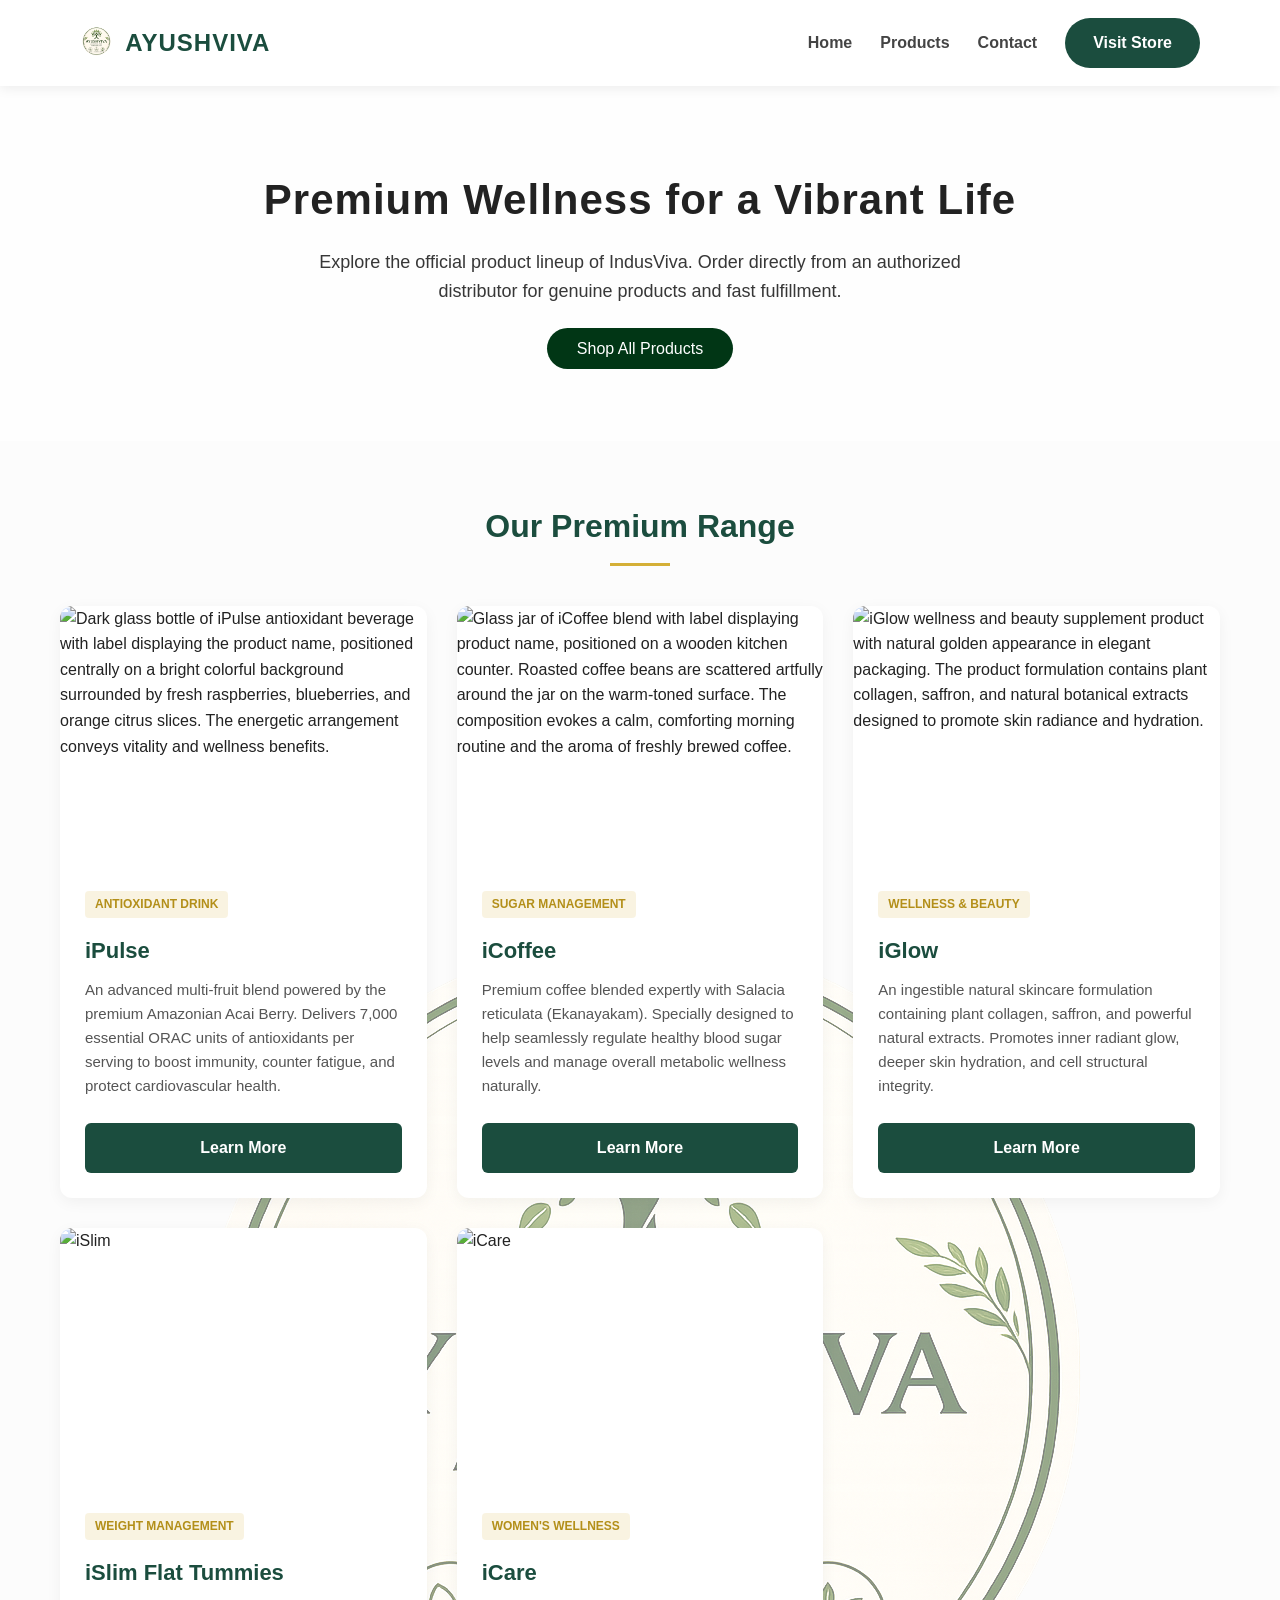
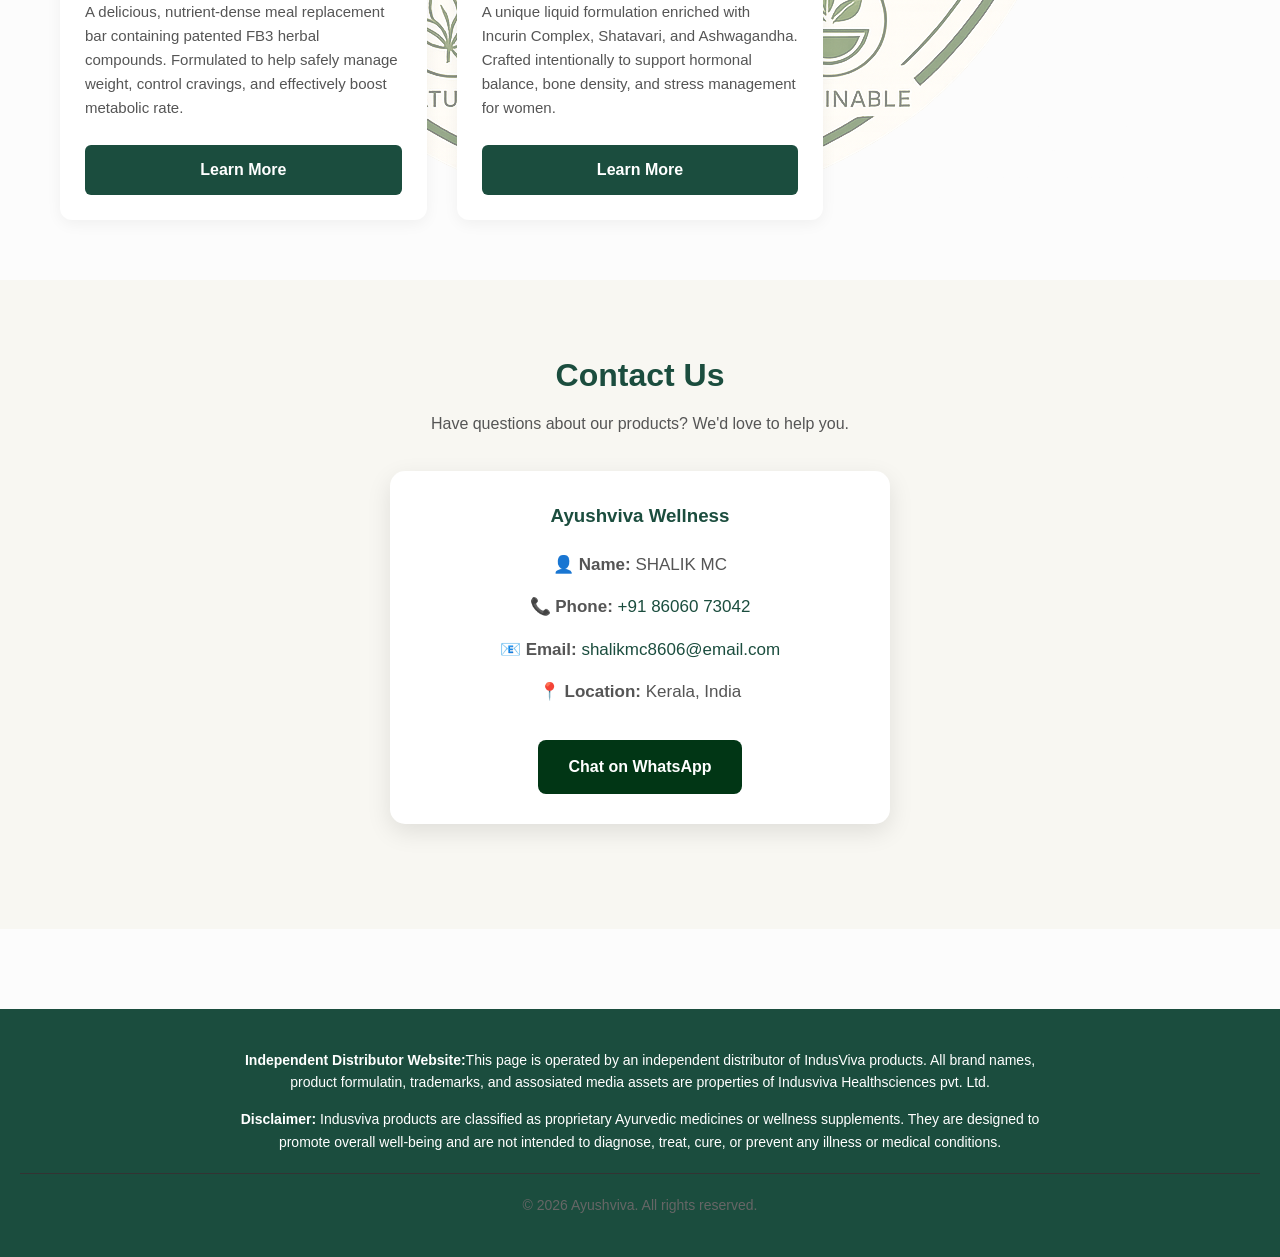
==== index.html @ 2c4f9ad1 "Add files via upload" ====
<!doctype html>
<html lang="en">
  <head>
    <meta charset="UTF-8" />
    <meta name="viewport" content="width=device-width, initial-scale=1.0" />
    <title>Ayushviva | Premium Wellness Products</title>
    <style>
      /* Base Reset & Variables */
      * {
        margin: 0;
        padding: 0;
        box-sizing: border-box;
        font-family: "Segoe UI", Tahoma, Geneva, Verdana, sans-serif;
      }

      :root {
        --primary: #1b4d3e; /* Elegant wellness green */
        --secondary: #d4af37; /* Premium gold accent */
        --dark: #222222;
        --light: #f9f9f9;
        --white: #ffffff;
      }

      body {
        background-color: var(--light);
        color: var(--dark);
        line-height: 1.6;
      }

      /* Header & Navigation */
      header {
        background-color: #ffffff;
        box-shadow: 0 2px 12px rgba(0, 0, 0, 0.08);
        position: sticky;
        top: 0;
        z-index: 1000;
      }

      .nav-container {
        max-width: 1200px;
        margin: 0 auto;
        display: flex;
        justify-content: space-between;
        align-items: center;
        padding: 18px 40px;
      }

      .logo {
        display: flex;
        align-items: center;
        gap: 12px;
      }

      .logo img {
        height: 50px; /* Adjust based on your logo design */
        object-fit: contain;
      }

      .logo span {
        font-size: 24px;
        font-weight: 700;
        color: var(--primary);
        letter-spacing: 1px;
      }
      .nav-links {
        display: flex;
        gap: 28px;
        align-items: center;
      }
      .nav-links a {
        text-decoration: none;
        color: #444;
        font-weight: 600;
        transition: 0.3s;
      }
      .nav-links a:hover {
        color: #1b4d3e;
      }

      .main-shop-btn {
        background-color: #1b4d3e;
        color: #fff;
        text-decoration: none;
        padding: 12px 28px;
        border-radius: 30px;

        transition: 0.3s;
      }

      .main-shop-btn:hover {
        background: color #12372c;
      }

      /* Hero Section */
      .hero {
        background:
          linear-gradient(rgba(255, 255, 255, 0.5), rgba(255, 255, 255, 0.5)),
          url("https://www.indusvivaipulse.com/images/hero-background.jpg")
            center/cover no-repeat;

        color: var(--white);
        text-align: center;
        padding: 80px 20px;
      }

      .hero h1 {
        font-size: 42px;
        margin-bottom: 15px;
        letter-spacing: 1px;
        color: #222222;
      }

      .hero p {
        font-size: 18px;
        max-width: 700px;
        margin: 0 auto 30px auto;
        opacity: 0.9;
        color: #222222;
      }

      /* Products Grid */
      .products-section {
        max-width: 1200px;
        margin: 60px auto;
        padding: 0 20px;
      }

      .section-title {
        text-align: center;
        font-size: 32px;
        color: var(--primary);
        margin-bottom: 40px;
        position: relative;
      }

      .section-title::after {
        content: "";
        display: block;
        width: 60px;
        height: 3px;
        background-color: var(--secondary);
        margin: 10px auto 0 auto;
      }

      .grid {
        display: grid;
        grid-template-columns: repeat(auto-fit, minmax(300px, 1fr));
        gap: 30px;
      }

      /* Product Cards */
      .card {
        background-color: var(--white);
        border-radius: 12px;
        overflow: hidden;
        box-shadow: 0 4px 15px rgba(0, 0, 0, 0.05);
        transition:
          transform 0.3s ease,
          box-shadow 0.3s ease;
        display: flex;
        flex-direction: column;
      }

      .card:hover {
        transform: translateY(-5px);
        box-shadow: 0 8px 25px rgba(0, 0, 0, 0.1);
      }

      .card-image-placeholder {
        height: 260px;
        border-radius: 10px 10px 0 0;
        width: 100%;
        overflow: hidden;
      }

      /* Optional real image style inside placeholder box */
      .card-image-placeholder img {
        width: 100%;
        height: 100%;
        object-fit: cover;
        display: block;
      }

      .card-content {
        padding: 25px;
        display: flex;
        flex-direction: column;
        flex-grow: 1;
      }

      .card-title {
        font-size: 22px;
        color: var(--primary);
        margin-bottom: 10px;
      }

      .card-tag {
        align-self: flex-start;
        background-color: rgba(212, 175, 55, 0.15);
        color: #b38f19;
        font-size: 12px;
        font-weight: 700;
        padding: 4px 10px;
        border-radius: 4px;
        margin-bottom: 15px;
        text-transform: uppercase;
      }

      .card-text {
        font-size: 15px;
        color: #555;
        margin-bottom: 25px;
        flex-grow: 1;
      }

      .shop-now-btn {
        display: block;
        text-align: center;
        background-color: var(--primary);
        color: var(--white);
        text-decoration: none;
        padding: 12px;
        border-radius: 6px;
        font-weight: 600;
        transition: background-color 0.2s ease;
      }

      .shop-now-btn:hover {
        background-color: #123329;
      }

      /* Disclaimer Footer */
      footer {
        background-color: var(--dark);
        color: #999;
        padding: 40px 20px;
        text-align: center;
        font-size: 14px;
        margin-top: 80px;
      }

      footer p {
        max-width: 800px;
        margin: 0 auto 15px auto;
      }

      .copyright {
        color: #666;
        margin-top: 20px;
        border-top: 1px solid #333;
        padding-top: 20px;
      }

      /* Responsive Layout fixes */
      @media (max-width: 600px) {
        .nav-container {
          flex-direction: column;
          gap: 15px;
        }
        .hero h1 {
          font-size: 32px;
        }
      }
    </style>
  </head>
  <body>
    <!-- Header & Brand Bar -->
    <header>
      <div class="nav-container">
        <div class="logo">
          <img src="logo.png" alt="Ayushviva Logo" />
          <span>AYUSHVIVA</span>
        </div>

        <nav class="nav-links">
          <a href="#home">Home</a>
          <a href="#products">Products</a>
          <a href="#contact">Contact</a>

          <a
            href="https://store.indusviva.com/?id=1224663&token=MTIyNDY2My8xNzc2ODc3NzU="
            target="_blank"
            class="main-shop-btn"
            style="color: #fff"
          >
            Visit Store
          </a>
        </nav>
      </div>
    </header>

    <!-- Hero Content Showcase -->
    <section class="hero" id="home">
      <h1>Premium Wellness for a Vibrant Life</h1>
      <p>
        Explore the official product lineup of IndusViva. Order directly from an
        authorized distributor for genuine products and fast fulfillment.
      </p>
      <a
        href="https://store.indusviva.com/?id=1224663&token=MTIyNDY2My8xNzc2ODc3NzU="
        target="_blank"
        class="main-shop-btn"
        style="background-color: #013615; color: #fff; padding: 12px 30px"
        >Shop All Products</a
      >
    </section>

    <!-- Product Grid Showcase -->
    <section class="products-section" id="products">
      <h2 class="section-title">Our Premium Range</h2>

      <div class="grid">
        <!-- iPulse Card -->
        <div class="card">
          <div class="card-image-placeholder">
            <img
              src="https://vivaipulse.com/wp-content/uploads/2022/07/ipulse-1024x1024.jpg"
              alt="Dark glass bottle of iPulse antioxidant beverage with label displaying the product name, positioned centrally on a bright colorful background surrounded by fresh raspberries, blueberries, and orange citrus slices. The energetic arrangement conveys vitality and wellness benefits."
            />
            iPulse Bottle Image
          </div>
          <div class="card-content">
            <span class="card-tag">Antioxidant Drink</span>
            <h3 class="card-title">iPulse</h3>
            <p class="card-text">
              An advanced multi-fruit blend powered by the premium Amazonian
              Acai Berry. Delivers 7,000 essential ORAC units of antioxidants
              per serving to boost immunity, counter fatigue, and protect
              cardiovascular health.
            </p>
            <a href="ipulse.html" class="shop-now-btn">Learn More</a>
          </div>
        </div>

        <!-- iCoffee Card -->
        <div class="card">
          <div class="card-image-placeholder">
            <img
              src="https://indusviva.com/assets/2-B7CM4eaj.jpg"
              alt="Glass jar of iCoffee blend with label displaying product name, positioned on a wooden kitchen counter. Roasted coffee beans are scattered artfully around the jar on the warm-toned surface. The composition evokes a calm, comforting morning routine and the aroma of freshly brewed coffee."
            />
            iCoffee Image
          </div>
          <div class="card-content">
            <span class="card-tag">Sugar Management</span>
            <h3 class="card-title">iCoffee</h3>
            <p class="card-text">
              Premium coffee blended expertly with Salacia reticulata
              (Ekanayakam). Specially designed to help seamlessly regulate
              healthy blood sugar levels and manage overall metabolic wellness
              naturally.
            </p>

            <a href="icoffee.html" class="shop-now-btn">Learn More</a>
          </div>
        </div>

        <!-- iGlow Card -->
        <div class="card">
          <div class="card-image-placeholder">
            <img
              src="https://encrypted-tbn0.gstatic.com/images?q=tbn:ANd9GcTaL-09KE5ocFeS_SUSN4FexMGpvYyc22c-mw&s"
              alt="iGlow wellness and beauty supplement product with natural golden appearance in elegant packaging. The product formulation contains plant collagen, saffron, and natural botanical extracts designed to promote skin radiance and hydration."
            />
            iGlow Image
          </div>
          <div class="card-content">
            <span class="card-tag">Wellness &amp; Beauty</span>
            <h3 class="card-title">iGlow</h3>
            <p class="card-text">
              An ingestible natural skincare formulation containing plant
              collagen, saffron, and powerful natural extracts. Promotes inner
              radiant glow, deeper skin hydration, and cell structural
              integrity.
            </p>
            <a href="iglow.html" class="shop-now-btn">Learn More</a>
          </div>
        </div>
        <!-- iSlim Card -->
        <div class="card">
          <div class="card-image-placeholder">
            <img
              src="https://www.indusvivaipulse.com/images/iSlim3.jpg"
              alt="iSlim"
            />
            iSlim Image
          </div>
          <div class="card-content">
            <span class="card-tag">Weight Management</span>
            <h3 class="card-title">iSlim Flat Tummies</h3>
            <p class="card-text">
              A delicious, nutrient-dense meal replacement bar containing
              patented FB3 herbal compounds. Formulated to help safely manage
              weight, control cravings, and effectively boost metabolic rate.
            </p>
            <a href="islim.html" class="shop-now-btn">Learn More</a>
          </div>
        </div>
        <!-- iCare Card -->
        <div class="card">
          <div class="card-image-placeholder">
            <img
              src="https://encrypted-tbn0.gstatic.com/images?q=tbn:ANd9GcQTA0z6F4T9TgLlaFa0u2vQLfqj-aB1vGDtgVp9MUvg3A&s"
              alt="iCare"
            />
            iCare Image
          </div>
          <div class="card-content">
            <span class="card-tag">Women's Wellness</span>
            <h3 class="card-title">iCare</h3>
            <p class="card-text">
              A unique liquid formulation enriched with Incurin Complex,
              Shatavari, and Ashwagandha. Crafted intentionally to support
              hormonal balance, bone density, and stress management for women.
            </p>
            <a href="icare.html" class="shop-now-btn">Learn More</a>
          </div>
        </div>
      </div>
    </section>
    <section class="contact-section" id="contact">
      <h2>Contact Us</h2>
      <p>Have questions about our products? We'd love to help you.</p>

      <div class="contact-card">
        <h3>Ayushviva Wellness</h3>

        <p><strong>👤 Name:</strong> SHALIK MC</p>

        <p>
          <strong>📞 Phone:</strong>
          <a href="tel:+918606073042">+91 86060 73042</a>
        </p>

        <p>
          <strong>📧 Email:</strong>
          <a href="mailto:your@email.com">shalikmc8606@email.com</a>
        </p>

        <p><strong>📍 Location:</strong> Kerala, India</p>

        <a href="https://wa.me/918606073042" class="whatsapp-btn">
          Chat on WhatsApp
        </a>
      </div>
    </section>
    <footer>
      <p>
        <strong>Independent Distributor Website:</strong>This page is operated
        by an independent distributor of IndusViva products. All brand names,
        product formulatin, trademarks, and assosiated media assets are
        properties of Indusviva Healthsciences pvt. Ltd.
      </p>
      <p>
        <strong>Disclaimer:</strong> Indusviva products are classified as
        proprietary Ayurvedic medicines or wellness supplements. They are
        designed to promote overall well-being and are not intended to diagnose,
        treat, cure, or prevent any illness or medical conditions.
      </p>

      <div class="copyright">&copy; 2026 Ayushviva. All rights reserved.</div>
    </footer>

    <style>
      footer {
        width: 100%;
        background-color: #1b4d3e;
        color: #ffffff;
        padding: 40px 20px;
        text-align: center;
        margin-top: 80px;
        box-sizing: border-box;
      }
      body {
        margin: 0;
        background-image:
          linear-gradient(rgba(255, 255, 255, 0.5), rgba(255, 255, 255, 0.5)),
          url("logo.png");
        background-repeat: no-repeat;
        background-position: center;
      }
      .contact-section {
        padding: 70px 20px;
        background: #f8f7f2;
        text-align: center;
      }

      .contact-section h2 {
        color: #1b4d3e;
        font-size: 2rem;
        margin-bottom: 10px;
      }

      .contact-section p {
        color: #555;
      }

      .contact-card {
        max-width: 500px;
        margin: 35px auto;
        background: #fff;
        padding: 30px;
        border-radius: 15px;
        box-shadow: 0 8px 25px rgba(0, 0, 0, 0.1);
      }

      .contact-card h3 {
        color: #1b4d3e;
        margin-bottom: 20px;
      }

      .contact-card p {
        margin: 15px 0;
        font-size: 17px;
      }

      .contact-card a {
        color: #1b4d3e;
        text-decoration: none;
      }

      .whatsapp-btn {
        display: inline-block;
        margin-top: 20px;
        background: #013615;
        color: #fff !important;
        padding: 14px 30px;
        border-radius: 8px;
        text-decoration: none;
        font-weight: bold;
      }

      .whatsapp-btn:hover {
        background: #1faa52;
      }
      html {
        scroll-behavior: smooth;
      }
    </style>
  </body>
</html>
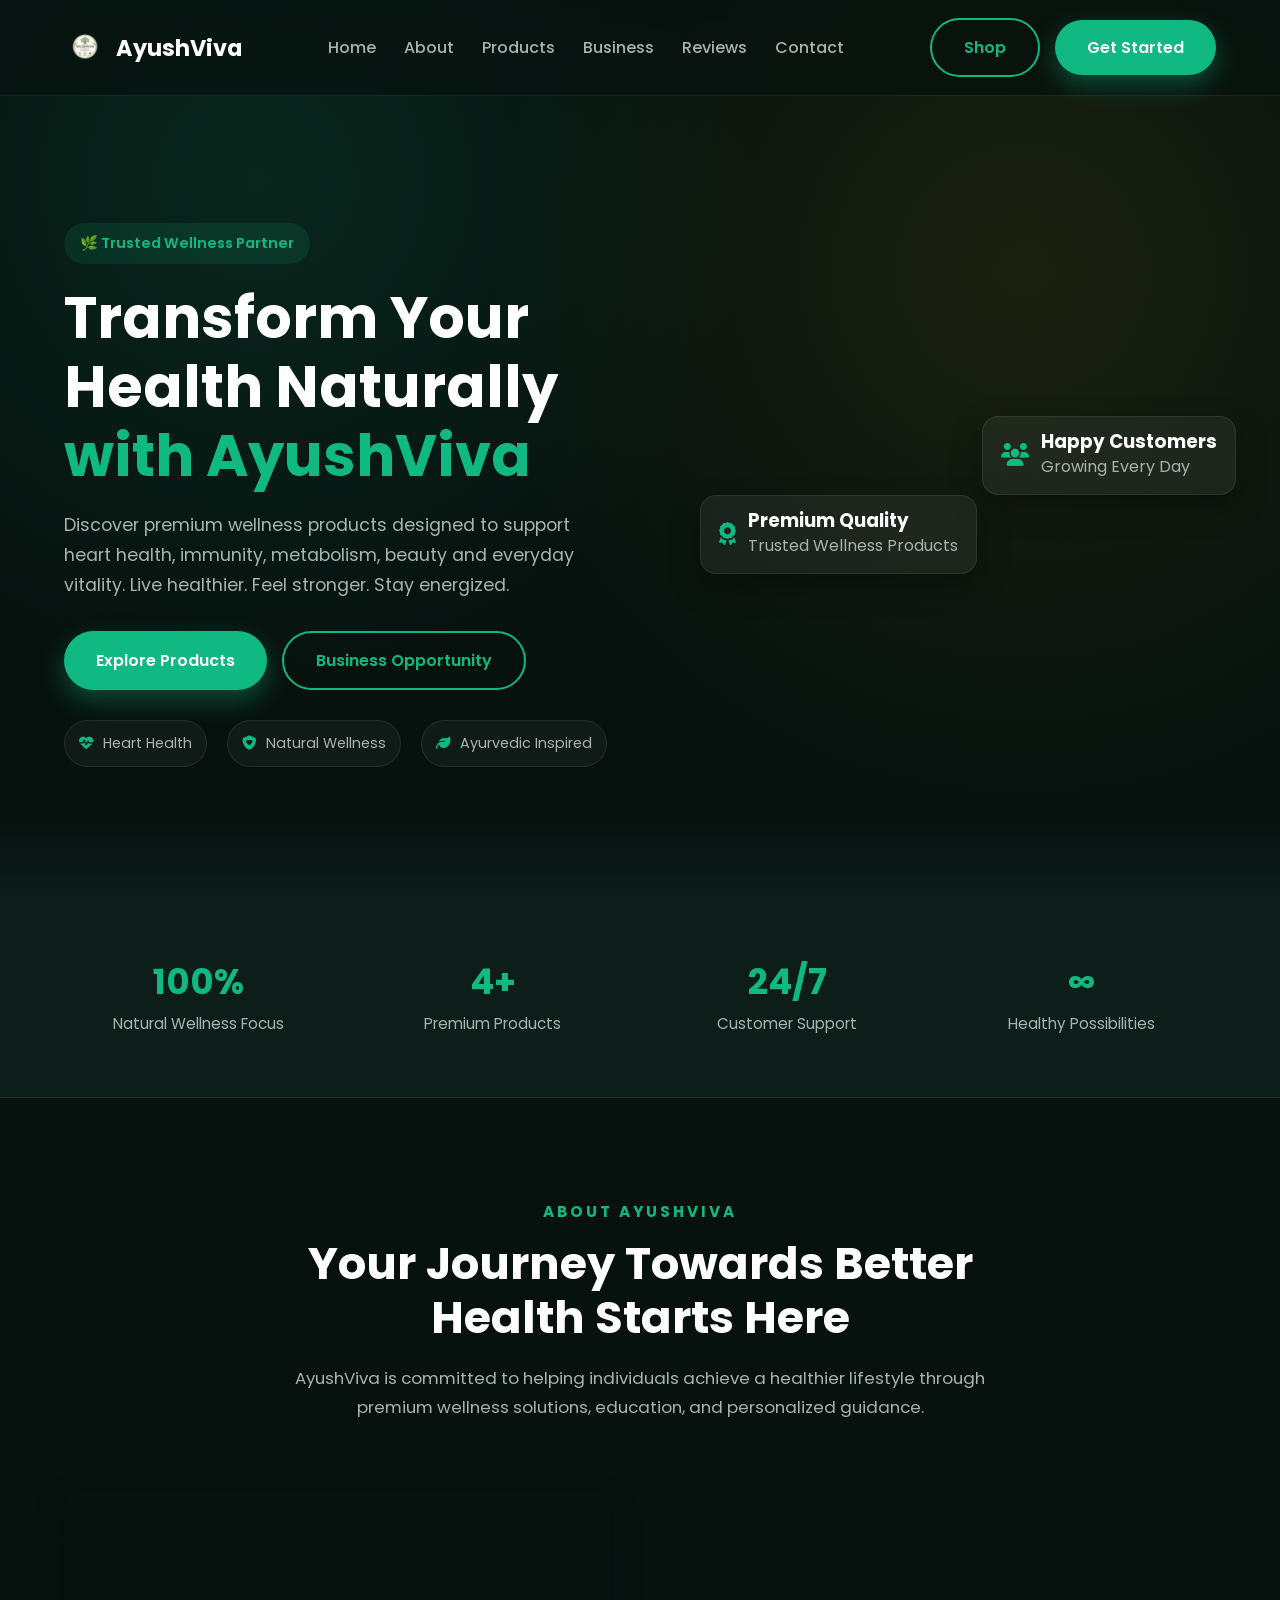
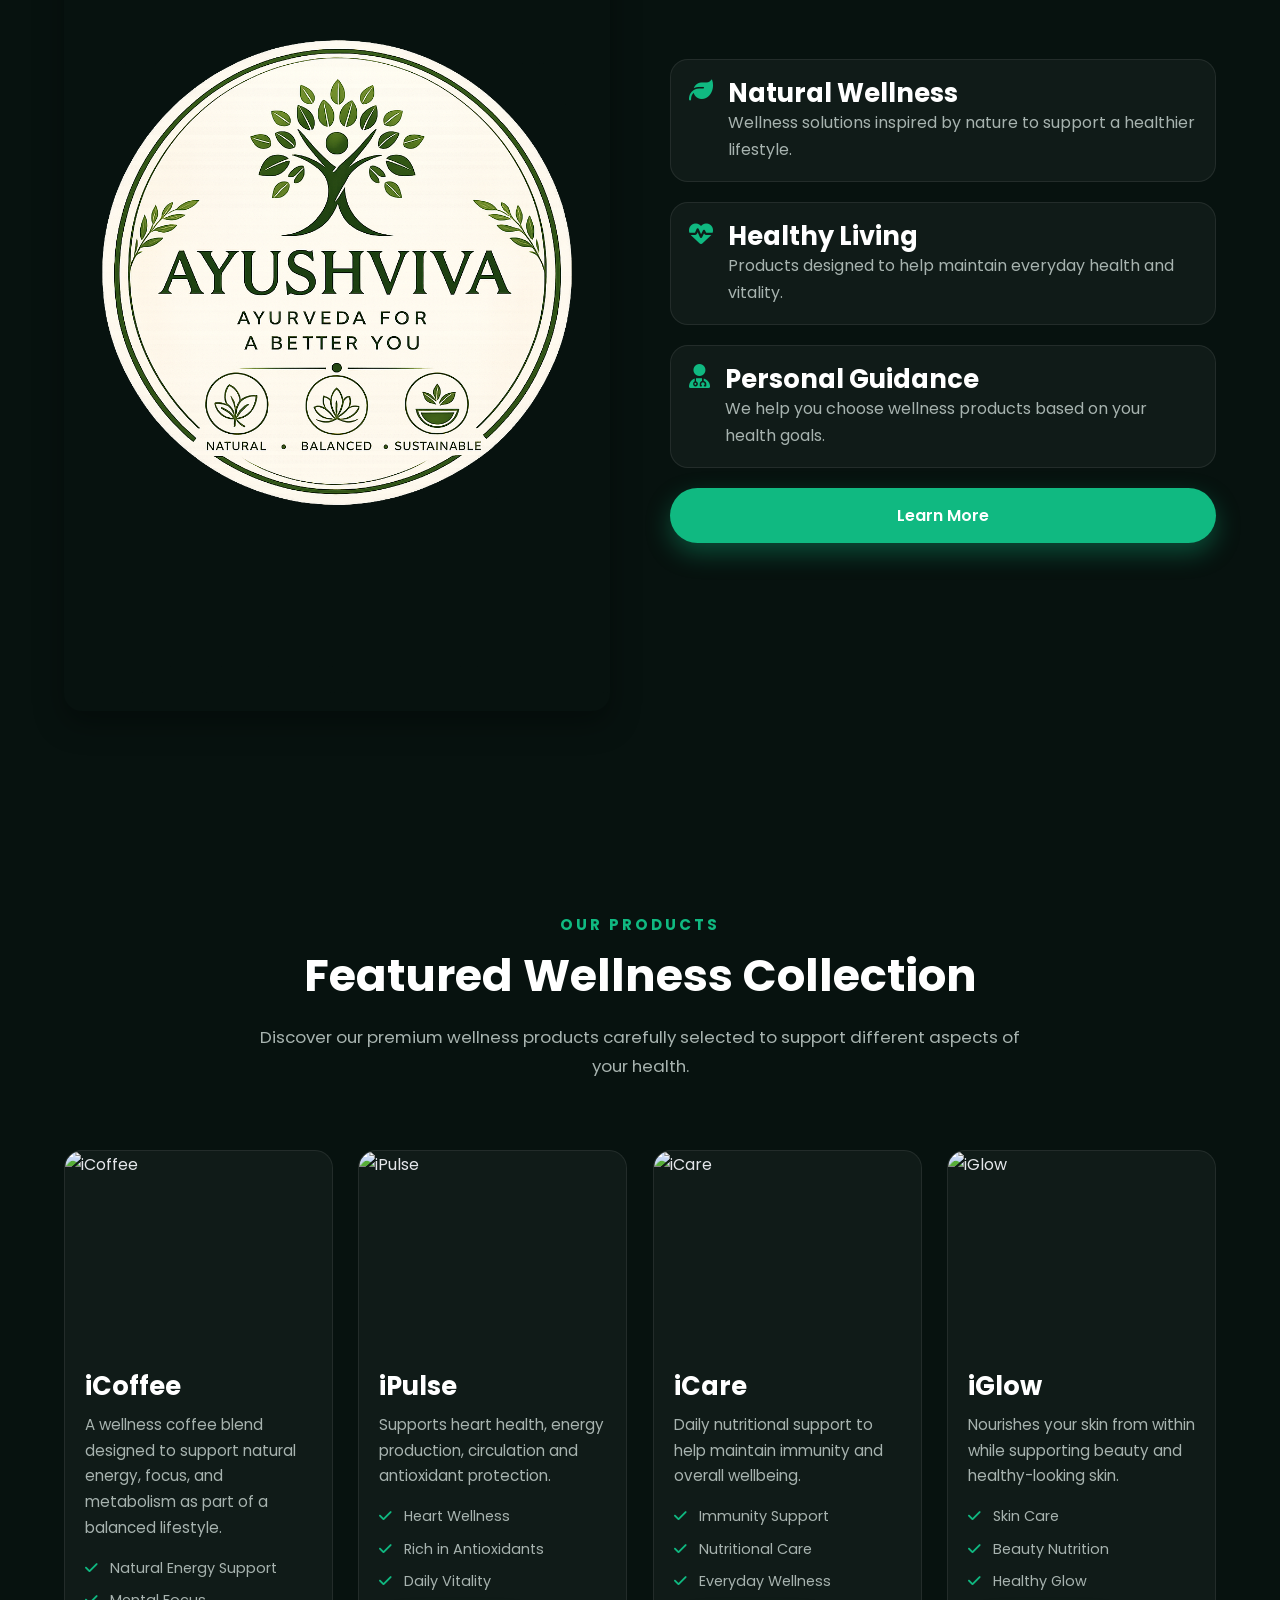
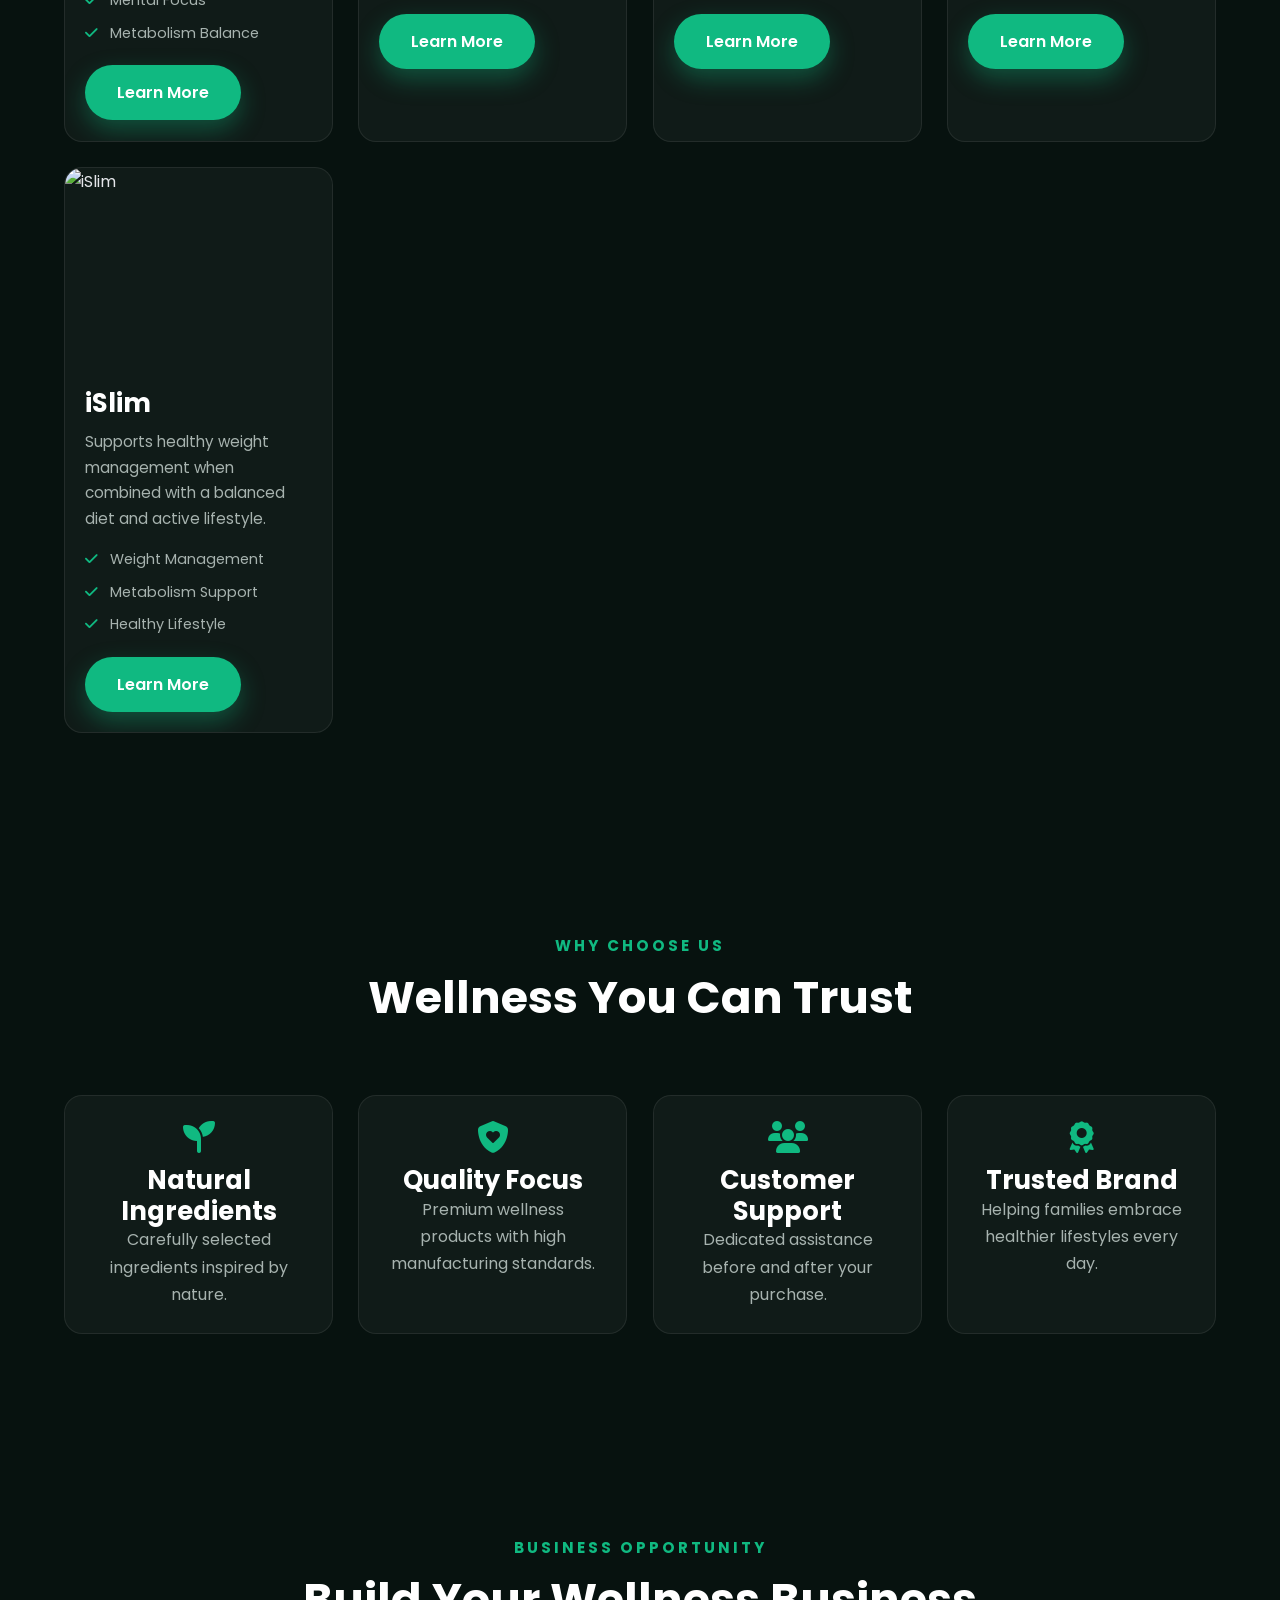
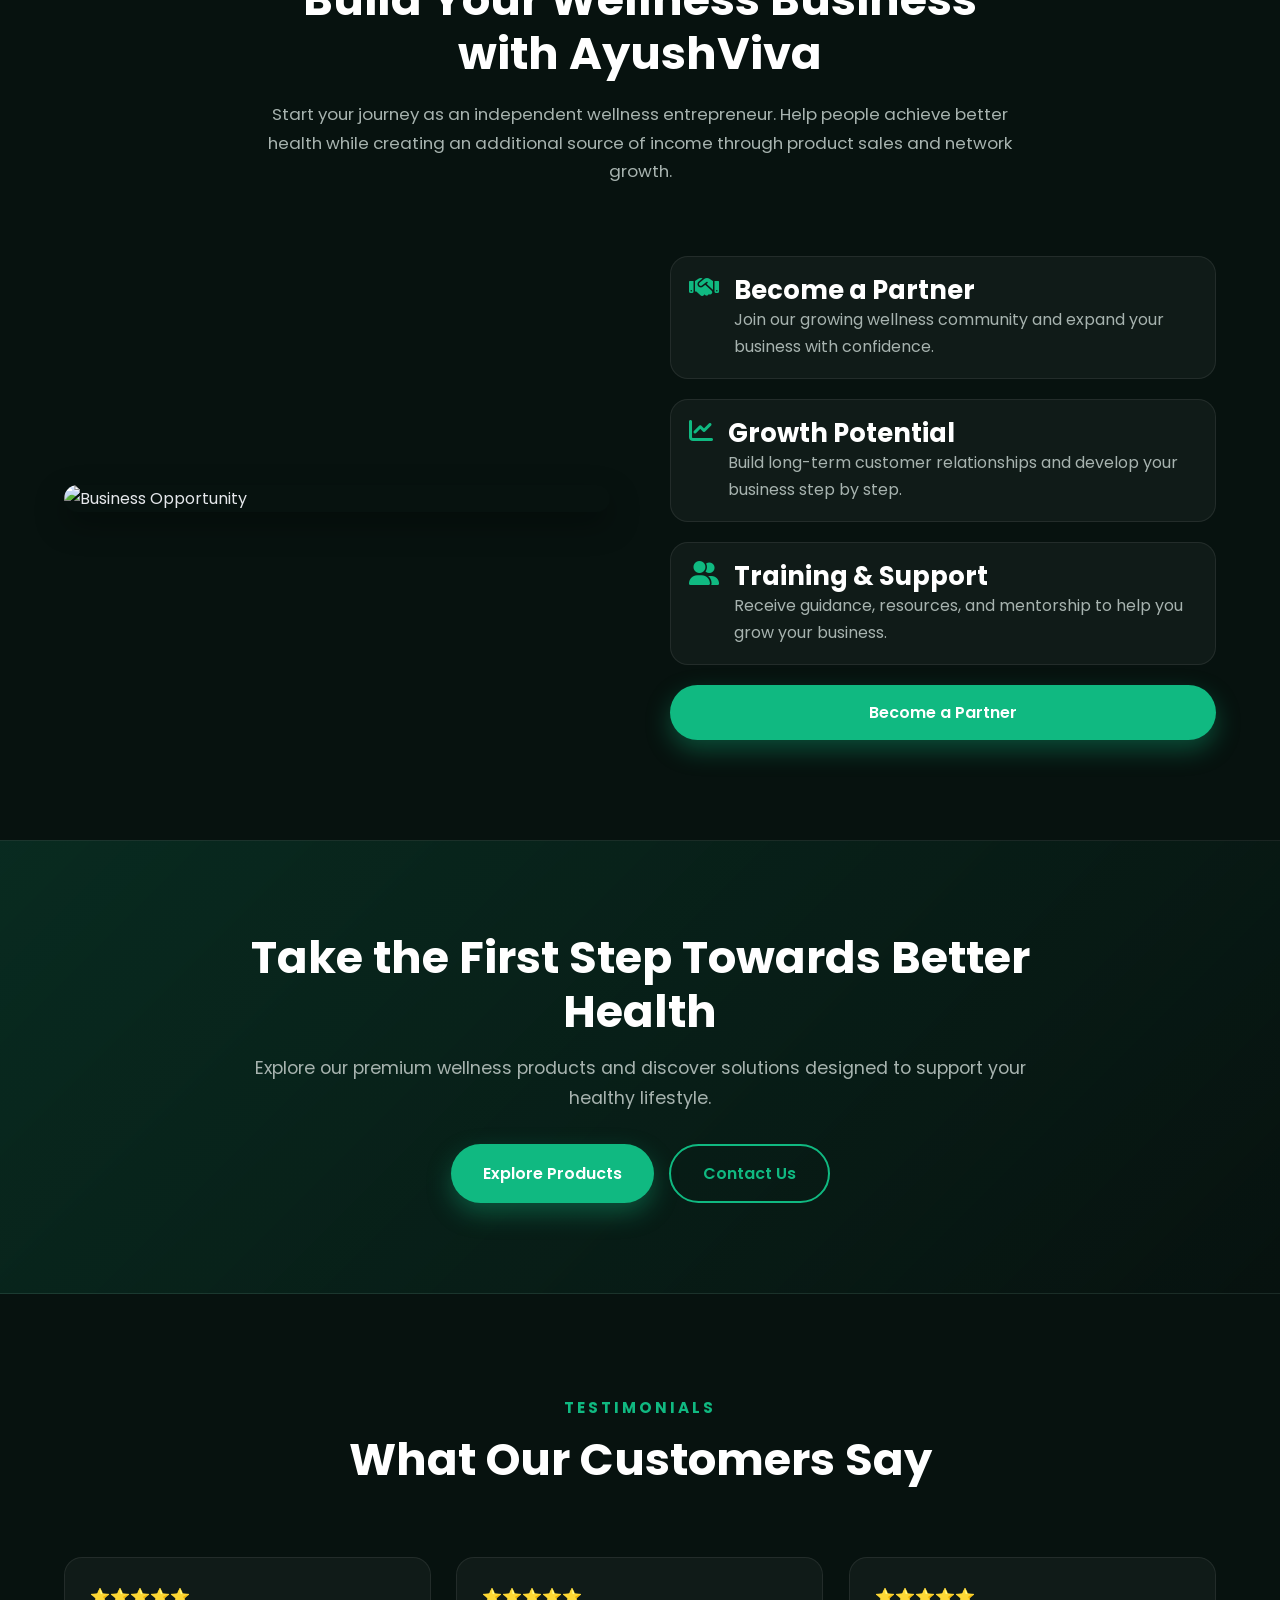
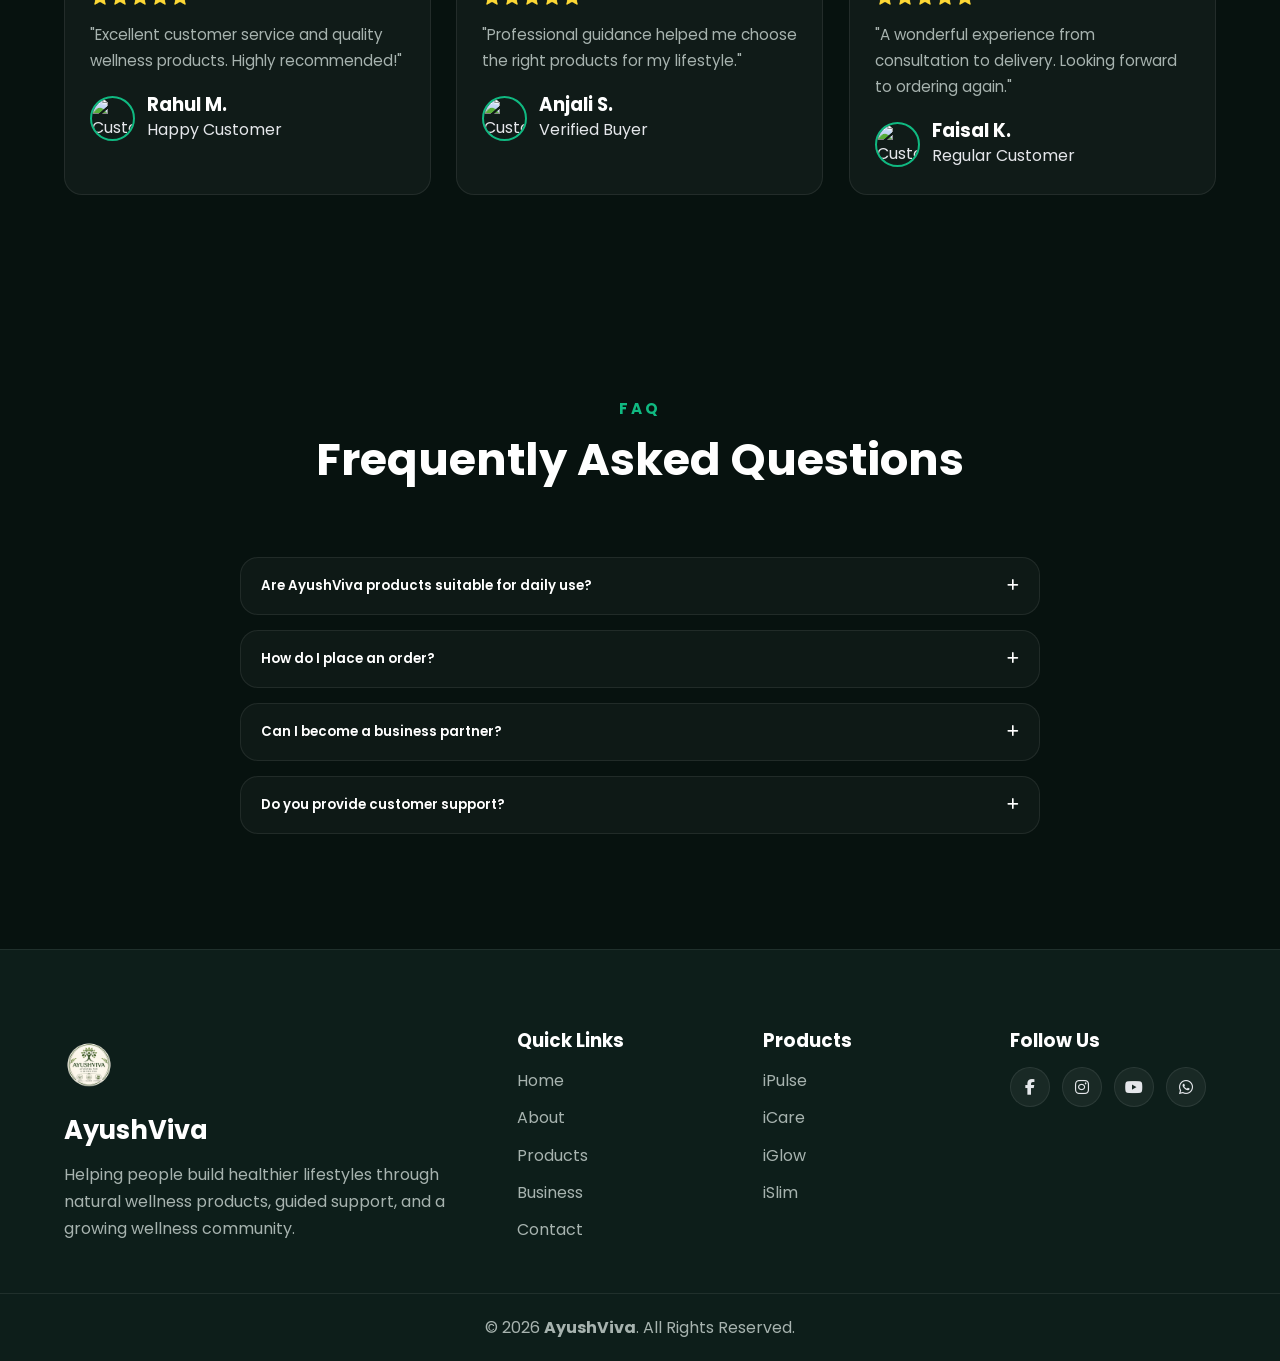
==== commit 15c406f0: "Add files via upload" ====
--- a/index.html
+++ b/index.html
@@ -1,541 +1,1061 @@
-<!doctype html>
+<!DOCTYPE html>
 <html lang="en">
-  <head>
-    <meta charset="UTF-8" />
-    <meta name="viewport" content="width=device-width, initial-scale=1.0" />
-    <title>Ayushviva | Premium Wellness Products</title>
-    <style>
-      /* Base Reset & Variables */
-      * {
-        margin: 0;
-        padding: 0;
-        box-sizing: border-box;
-        font-family: "Segoe UI", Tahoma, Geneva, Verdana, sans-serif;
-      }
-
-      :root {
-        --primary: #1b4d3e; /* Elegant wellness green */
-        --secondary: #d4af37; /* Premium gold accent */
-        --dark: #222222;
-        --light: #f9f9f9;
-        --white: #ffffff;
-      }
-
-      body {
-        background-color: var(--light);
-        color: var(--dark);
-        line-height: 1.6;
-      }
-
-      /* Header & Navigation */
-      header {
-        background-color: #ffffff;
-        box-shadow: 0 2px 12px rgba(0, 0, 0, 0.08);
-        position: sticky;
-        top: 0;
-        z-index: 1000;
-      }
-
-      .nav-container {
-        max-width: 1200px;
-        margin: 0 auto;
-        display: flex;
-        justify-content: space-between;
-        align-items: center;
-        padding: 18px 40px;
-      }
-
-      .logo {
-        display: flex;
-        align-items: center;
-        gap: 12px;
-      }
-
-      .logo img {
-        height: 50px; /* Adjust based on your logo design */
-        object-fit: contain;
-      }
-
-      .logo span {
-        font-size: 24px;
-        font-weight: 700;
-        color: var(--primary);
-        letter-spacing: 1px;
-      }
-      .nav-links {
-        display: flex;
-        gap: 28px;
-        align-items: center;
-      }
-      .nav-links a {
-        text-decoration: none;
-        color: #444;
-        font-weight: 600;
-        transition: 0.3s;
-      }
-      .nav-links a:hover {
-        color: #1b4d3e;
-      }
-
-      .main-shop-btn {
-        background-color: #1b4d3e;
-        color: #fff;
-        text-decoration: none;
-        padding: 12px 28px;
-        border-radius: 30px;
-
-        transition: 0.3s;
-      }
-
-      .main-shop-btn:hover {
-        background: color #12372c;
-      }
-
-      /* Hero Section */
-      .hero {
-        background:
-          linear-gradient(rgba(255, 255, 255, 0.5), rgba(255, 255, 255, 0.5)),
-          url("https://www.indusvivaipulse.com/images/hero-background.jpg")
-            center/cover no-repeat;
-
-        color: var(--white);
-        text-align: center;
-        padding: 80px 20px;
-      }
-
-      .hero h1 {
-        font-size: 42px;
-        margin-bottom: 15px;
-        letter-spacing: 1px;
-        color: #222222;
-      }
-
-      .hero p {
-        font-size: 18px;
-        max-width: 700px;
-        margin: 0 auto 30px auto;
-        opacity: 0.9;
-        color: #222222;
-      }
-
-      /* Products Grid */
-      .products-section {
-        max-width: 1200px;
-        margin: 60px auto;
-        padding: 0 20px;
-      }
-
-      .section-title {
-        text-align: center;
-        font-size: 32px;
-        color: var(--primary);
-        margin-bottom: 40px;
-        position: relative;
-      }
-
-      .section-title::after {
-        content: "";
-        display: block;
-        width: 60px;
-        height: 3px;
-        background-color: var(--secondary);
-        margin: 10px auto 0 auto;
-      }
-
-      .grid {
-        display: grid;
-        grid-template-columns: repeat(auto-fit, minmax(300px, 1fr));
-        gap: 30px;
-      }
-
-      /* Product Cards */
-      .card {
-        background-color: var(--white);
-        border-radius: 12px;
-        overflow: hidden;
-        box-shadow: 0 4px 15px rgba(0, 0, 0, 0.05);
-        transition:
-          transform 0.3s ease,
-          box-shadow 0.3s ease;
-        display: flex;
-        flex-direction: column;
-      }
-
-      .card:hover {
-        transform: translateY(-5px);
-        box-shadow: 0 8px 25px rgba(0, 0, 0, 0.1);
-      }
-
-      .card-image-placeholder {
-        height: 260px;
-        border-radius: 10px 10px 0 0;
-        width: 100%;
-        overflow: hidden;
-      }
-
-      /* Optional real image style inside placeholder box */
-      .card-image-placeholder img {
-        width: 100%;
-        height: 100%;
-        object-fit: cover;
-        display: block;
-      }
-
-      .card-content {
-        padding: 25px;
-        display: flex;
-        flex-direction: column;
-        flex-grow: 1;
-      }
-
-      .card-title {
-        font-size: 22px;
-        color: var(--primary);
-        margin-bottom: 10px;
-      }
-
-      .card-tag {
-        align-self: flex-start;
-        background-color: rgba(212, 175, 55, 0.15);
-        color: #b38f19;
-        font-size: 12px;
-        font-weight: 700;
-        padding: 4px 10px;
-        border-radius: 4px;
-        margin-bottom: 15px;
-        text-transform: uppercase;
-      }
-
-      .card-text {
-        font-size: 15px;
-        color: #555;
-        margin-bottom: 25px;
-        flex-grow: 1;
-      }
-
-      .shop-now-btn {
-        display: block;
-        text-align: center;
-        background-color: var(--primary);
-        color: var(--white);
-        text-decoration: none;
-        padding: 12px;
-        border-radius: 6px;
-        font-weight: 600;
-        transition: background-color 0.2s ease;
-      }
-
-      .shop-now-btn:hover {
-        background-color: #123329;
-      }
-
-      /* Disclaimer Footer */
-      footer {
-        background-color: var(--dark);
-        color: #999;
-        padding: 40px 20px;
-        text-align: center;
-        font-size: 14px;
-        margin-top: 80px;
-      }
-
-      footer p {
-        max-width: 800px;
-        margin: 0 auto 15px auto;
-      }
-
-      .copyright {
-        color: #666;
-        margin-top: 20px;
-        border-top: 1px solid #333;
-        padding-top: 20px;
-      }
-
-      /* Responsive Layout fixes */
-      @media (max-width: 600px) {
-        .nav-container {
-          flex-direction: column;
-          gap: 15px;
-        }
-        .hero h1 {
-          font-size: 32px;
-        }
-      }
-    </style>
-  </head>
-  <body>
-    <!-- Header & Brand Bar -->
-    <header>
-      <div class="nav-container">
-        <div class="logo">
-          <img src="logo.png" alt="Ayushviva Logo" />
-          <span>AYUSHVIVA</span>
-        </div>
-
-        <nav class="nav-links">
-          <a href="#home">Home</a>
-          <a href="#products">Products</a>
-          <a href="#contact">Contact</a>
-
-          <a
-            href="https://store.indusviva.com/?id=1224663&token=MTIyNDY2My8xNzc2ODc3NzU="
-            target="_blank"
-            class="main-shop-btn"
-            style="color: #fff"
-          >
-            Visit Store
-          </a>
-        </nav>
-      </div>
+
+<head>
+    <meta charset="UTF-8">
+    <meta name="viewport" content="width=device-width, initial-scale=1.0">
+
+    <title>AyushViva | Natural Wellness & Healthy Living</title>
+
+    <meta name="description"
+        content="AyushViva - Your trusted wellness partner. Discover premium natural health products for heart health, immunity, skincare, weight management and overall wellbeing.">
+
+    <meta name="keywords"
+        content="AyushViva, wellness, health, Ayurveda, iPulse, iGlow, iCare, iSlim, nutrition">
+
+    <!-- Google Fonts -->
+    <link rel="preconnect" href="https://fonts.googleapis.com">
+    <link rel="preconnect" href="https://fonts.gstatic.com" crossorigin>
+
+    <link href="https://fonts.googleapis.com/css2?family=Poppins:wght@300;400;500;600;700;800&display=swap"
+        rel="stylesheet">
+
+    <!-- Font Awesome -->
+    <link rel="stylesheet"
+        href="https://cdnjs.cloudflare.com/ajax/libs/font-awesome/6.7.1/css/all.min.css">
+
+    <!-- CSS -->
+    <link rel="stylesheet" href="style.css">
+
+</head>
+
+<body>
+
+    <!--================ NAVBAR ================-->
+
+    <header class="header">
+
+        <div class="container nav-container">
+
+            <a href="#" class="logo">
+
+                <img src="logo.png" alt="AyushViva Logo">
+
+                <span>AyushViva</span>
+
+            </a>
+
+            <nav class="navbar">
+
+                <ul class="nav-links">
+
+                    <li><a href="#home">Home</a></li>
+
+                    <li><a href="#about">About</a></li>
+
+                    <li><a href="#products">Products</a></li>
+
+                    <li><a href="#business">Business</a></li>
+
+                    <li><a href="#testimonials">Reviews</a></li>
+
+                    <li><a href="#contact">Contact</a></li>
+
+                </ul>
+
+            </nav>
+
+            <div class="nav-buttons">
+
+                <a href="#products" class="btn btn-outline">
+                    Shop
+                </a>
+
+                <a href="https://wa.me/918606073042?text=I%20want%20to%20know%20about%20AyushViva"
+                    target="_blank" class="btn btn-primary">
+                    Get Started
+                </a>
+
+                <div class="menu-toggle">
+
+                    <i class="fa-solid fa-bars"></i>
+
+                </div>
+
+            </div>
+
+        </div>
+
     </header>
 
-    <!-- Hero Content Showcase -->
+    <!--================ HERO ================-->
+
     <section class="hero" id="home">
-      <h1>Premium Wellness for a Vibrant Life</h1>
-      <p>
-        Explore the official product lineup of IndusViva. Order directly from an
-        authorized distributor for genuine products and fast fulfillment.
-      </p>
-      <a
-        href="https://store.indusviva.com/?id=1224663&token=MTIyNDY2My8xNzc2ODc3NzU="
-        target="_blank"
-        class="main-shop-btn"
-        style="background-color: #013615; color: #fff; padding: 12px 30px"
-        >Shop All Products</a
-      >
+
+        <div class="container hero-container">
+
+            <div class="hero-left">
+
+                <span class="hero-badge">
+
+                    🌿 Trusted Wellness Partner
+
+                </span>
+
+                <h1>
+
+                    Transform Your Health Naturally
+                    <span>with AyushViva</span>
+
+                </h1>
+
+                <p>
+
+                    Discover premium wellness products designed to support
+                    heart health, immunity, metabolism, beauty and everyday
+                    vitality.
+
+                    Live healthier.
+                    Feel stronger.
+                    Stay energized.
+
+                </p>
+
+                <div class="hero-buttons">
+
+                    <a href="#products" class="btn btn-primary">
+
+                        Explore Products
+
+                    </a>
+
+                    <a href="#business" class="btn btn-outline">
+
+                        Business Opportunity
+
+                    </a>
+
+                </div>
+
+                <div class="hero-features">
+
+                    <div class="feature">
+
+                        <i class="fa-solid fa-heart-pulse"></i>
+
+                        <span>Heart Health</span>
+
+                    </div>
+
+                    <div class="feature">
+
+                        <i class="fa-solid fa-shield-heart"></i>
+
+                        <span>Natural Wellness</span>
+
+                    </div>
+
+                    <div class="feature">
+
+                        <i class="fa-solid fa-leaf"></i>
+
+                        <span>Ayurvedic Inspired</span>
+
+                    </div>
+
+                </div>
+
+            </div>
+
+            <div class="hero-right">
+
+                <div class="hero-image">
+
+                    
+                </div>
+
+                <div class="floating-card card-one">
+
+                    <i class="fa-solid fa-award"></i>
+
+                    <div>
+
+                        <h4>Premium Quality</h4>
+
+                        <p>Trusted Wellness Products</p>
+
+                    </div>
+
+                </div>
+
+                <div class="floating-card card-two">
+
+                    <i class="fa-solid fa-users"></i>
+
+                    <div>
+
+                        <h4>Happy Customers</h4>
+
+                        <p>Growing Every Day</p>
+
+                    </div>
+
+                </div>
+
+            </div>
+
+        </div>
+
+        <div class="hero-wave"></div>
+
     </section>
 
-    <!-- Product Grid Showcase -->
-    <section class="products-section" id="products">
-      <h2 class="section-title">Our Premium Range</h2>
-
-      <div class="grid">
-        <!-- iPulse Card -->
-        <div class="card">
-          <div class="card-image-placeholder">
-            <img
-              src="https://vivaipulse.com/wp-content/uploads/2022/07/ipulse-1024x1024.jpg"
-              alt="Dark glass bottle of iPulse antioxidant beverage with label displaying the product name, positioned centrally on a bright colorful background surrounded by fresh raspberries, blueberries, and orange citrus slices. The energetic arrangement conveys vitality and wellness benefits."
-            />
-            iPulse Bottle Image
-          </div>
-          <div class="card-content">
-            <span class="card-tag">Antioxidant Drink</span>
-            <h3 class="card-title">iPulse</h3>
-            <p class="card-text">
-              An advanced multi-fruit blend powered by the premium Amazonian
-              Acai Berry. Delivers 7,000 essential ORAC units of antioxidants
-              per serving to boost immunity, counter fatigue, and protect
-              cardiovascular health.
+    <!--================ STATS ================-->
+
+    <section class="stats">
+
+        <div class="container stats-container">
+
+            <div class="stat-box">
+
+                <h2>100%</h2>
+
+                <p>Natural Wellness Focus</p>
+
+            </div>
+
+            <div class="stat-box">
+
+                <h2>4+</h2>
+
+                <p>Premium Products</p>
+
+            </div>
+
+            <div class="stat-box">
+
+                <h2>24/7</h2>
+
+                <p>Customer Support</p>
+
+            </div>
+
+            <div class="stat-box">
+
+                <h2>∞</h2>
+
+                <p>Healthy Possibilities</p>
+
+            </div>
+
+        </div>
+
+    </section>
+
+    <!-- ABOUT SECTION STARTS IN PART 2 -->
+     <!--================ ABOUT SECTION ================-->
+
+    <section class="about section" id="about">
+
+        <div class="container">
+
+            <div class="section-title">
+
+                <span>ABOUT AYUSHVIVA</span>
+
+                <h2>Your Journey Towards Better Health Starts Here</h2>
+
+                <p>
+                    AyushViva is committed to helping individuals achieve a
+                    healthier lifestyle through premium wellness solutions,
+                    education, and personalized guidance.
+                </p>
+
+            </div>
+
+            <div class="about-container">
+
+                <div class="about-image">
+
+                    <img src="logo.png" alt="About AyushViva">
+
+                </div>
+
+                <div class="about-content">
+
+                    <div class="about-card">
+
+                        <i class="fa-solid fa-leaf"></i>
+
+                        <div>
+
+                            <h3>Natural Wellness</h3>
+
+                            <p>
+                                Wellness solutions inspired by nature to
+                                support a healthier lifestyle.
+                            </p>
+
+                        </div>
+
+                    </div>
+
+                    <div class="about-card">
+
+                        <i class="fa-solid fa-heart-pulse"></i>
+
+                        <div>
+
+                            <h3>Healthy Living</h3>
+
+                            <p>
+                                Products designed to help maintain everyday
+                                health and vitality.
+                            </p>
+
+                        </div>
+
+                    </div>
+
+                    <div class="about-card">
+
+                        <i class="fa-solid fa-user-doctor"></i>
+
+                        <div>
+
+                            <h3>Personal Guidance</h3>
+
+                            <p>
+                                We help you choose wellness products based on
+                                your health goals.
+                            </p>
+
+                        </div>
+
+                    </div>
+
+                    <a href="https://wa.me/918606073042?text=I%20want%20to%20know%20about%20iCoffee" class="btn btn-primary" target="_blank">
+                        Learn More
+                    </a>
+
+                </div>
+
+            </div>
+
+        </div>
+
+    </section>
+
+
+    <!--================ PRODUCTS ================-->
+
+    <section class="products section" id="products">
+
+        <div class="container">
+
+            <div class="section-title">
+
+                <span>OUR PRODUCTS</span>
+
+                <h2>Featured Wellness Collection</h2>
+
+                <p>
+                    Discover our premium wellness products carefully selected
+                    to support different aspects of your health.
+                </p>
+
+            </div>
+
+            <div class="product-grid">
+
+                <!-- iCoffee -->
+
+<div class="product-card">
+
+    <div class="product-image">
+
+        <img src="https://indusviva.com/assets/3-C4vuRaHg.jpg" alt="iCoffee">
+
+    </div>
+
+    <div class="product-content">
+
+        <h3>iCoffee</h3>
+
+        <p>
+            A wellness coffee blend designed to support natural energy,
+            focus, and metabolism as part of a balanced lifestyle.
+        </p>
+
+        <ul>
+
+            <li><i class="fa-solid fa-check"></i> Natural Energy Support</li>
+
+            <li><i class="fa-solid fa-check"></i> Mental Focus</li>
+
+            <li><i class="fa-solid fa-check"></i> Metabolism Balance</li>
+
+        </ul>
+
+        <a href="icoffee.html" class="btn btn-primary">
+
+            Learn More
+
+        </a>
+
+    </div>
+
+</div>
+
+                <!-- iPulse -->
+
+                <div class="product-card">
+
+                    <div class="product-image">
+
+                        <img src="https://indusviva.com/assets/2-Dl_AOkhZ.jpg" alt="iPulse">
+
+                    </div>
+
+                    <div class="product-content">
+
+                        <h3>iPulse</h3>
+
+                        <p>
+                            Supports heart health, energy production,
+                            circulation and antioxidant protection.
+                        </p>
+
+                        <ul>
+
+                            <li><i class="fa-solid fa-check"></i> Heart Wellness</li>
+
+                            <li><i class="fa-solid fa-check"></i> Rich in Antioxidants</li>
+
+                            <li><i class="fa-solid fa-check"></i> Daily Vitality</li>
+
+                        </ul>
+
+                        <a href="ipulse.html" class="btn btn-primary">
+
+                            Learn More
+                        </a>
+
+                    </div>
+
+                </div>
+
+                <!-- iCare -->
+
+                <div class="product-card">
+
+                    <div class="product-image">
+
+                        <img src="https://indusviva.com/assets/3-FF4rNP3x.jpg" alt="iCare">
+
+                    </div>
+
+                    <div class="product-content">
+
+                        <h3>iCare</h3>
+
+                        <p>
+                            Daily nutritional support to help maintain
+                            immunity and overall wellbeing.
+                        </p>
+
+                        <ul>
+
+                            <li><i class="fa-solid fa-check"></i> Immunity Support</li>
+
+                            <li><i class="fa-solid fa-check"></i> Nutritional Care</li>
+
+                            <li><i class="fa-solid fa-check"></i> Everyday Wellness</li>
+
+                        </ul>
+
+                        <a href="icare.html" class="btn btn-primary">
+                            Learn More
+                        </a>
+
+                    </div>
+
+                </div>
+
+                <!-- iGlow -->
+
+                <div class="product-card">
+
+                    <div class="product-image">
+
+                        <img src="https://indusviva.com/assets/2-CzsuhmGw.jpg" alt="iGlow">
+
+                    </div>
+
+                    <div class="product-content">
+
+                        <h3>iGlow</h3>
+
+                        <p>
+                            Nourishes your skin from within while supporting
+                            beauty and healthy-looking skin.
+                        </p>
+
+                        <ul>
+
+                            <li><i class="fa-solid fa-check"></i> Skin Care</li>
+
+                            <li><i class="fa-solid fa-check"></i> Beauty Nutrition</li>
+
+                            <li><i class="fa-solid fa-check"></i> Healthy Glow</li>
+
+                        </ul>
+
+                        <a href="iglow.html" class="btn btn-primary">
+                            Learn More
+                        </a>
+
+                    </div>
+
+                </div>
+
+                <!-- iSlim -->
+
+                <div class="product-card">
+
+                    <div class="product-image">
+
+                        <img src="https://indusviva.com/assets/1-Dw208i7e.jpg" alt="iSlim">
+
+                    </div>
+
+                    <div class="product-content">
+
+                        <h3>iSlim</h3>
+
+                        <p>
+                            Supports healthy weight management when combined
+                            with a balanced diet and active lifestyle.
+                        </p>
+
+                        <ul>
+
+                            <li><i class="fa-solid fa-check"></i> Weight Management</li>
+
+                            <li><i class="fa-solid fa-check"></i> Metabolism Support</li>
+
+                            <li><i class="fa-solid fa-check"></i> Healthy Lifestyle</li>
+
+                        </ul>
+
+                        <a href="islim.html"
+                           target="_blank"
+                           class="btn btn-primary">
+                            Learn More
+                        </a>
+
+                    </div>
+
+                </div>
+
+            </div>
+
+        </div>
+
+    </section>
+
+
+        
+
+    <!--================ WHY CHOOSE US ================-->
+
+    <section class="why-us section">
+
+        <div class="container">
+
+            <div class="section-title">
+
+                <span>WHY CHOOSE US</span>
+
+                <h2>Wellness You Can Trust</h2>
+
+            </div>
+
+            <div class="why-grid">
+
+                <div class="why-card">
+
+                    <i class="fa-solid fa-seedling"></i>
+
+                    <h3>Natural Ingredients</h3>
+
+                    <p>
+                        Carefully selected ingredients inspired by nature.
+                    </p>
+
+                </div>
+
+                <div class="why-card">
+
+                    <i class="fa-solid fa-shield-heart"></i>
+
+                    <h3>Quality Focus</h3>
+
+                    <p>
+                        Premium wellness products with high manufacturing
+                        standards.
+                    </p>
+
+                </div>
+
+                <div class="why-card">
+
+                    <i class="fa-solid fa-users"></i>
+
+                    <h3>Customer Support</h3>
+
+                    <p>
+                        Dedicated assistance before and after your purchase.
+                    </p>
+
+                </div>
+
+                <div class="why-card">
+
+                    <i class="fa-solid fa-award"></i>
+
+                    <h3>Trusted Brand</h3>
+
+                    <p>
+                        Helping families embrace healthier lifestyles every day.
+                    </p>
+
+                </div>
+
+            </div>
+
+        </div>
+
+    </section>
+
+    <!-- BUSINESS SECTION STARTS IN PART 3 -->
+     <!--================ BUSINESS OPPORTUNITY ================-->
+
+    <section class="business section" id="business">
+
+        <div class="container">
+
+            <div class="section-title">
+
+                <span>BUSINESS OPPORTUNITY</span>
+
+                <h2>Build Your Wellness Business with AyushViva</h2>
+
+                <p>
+                    Start your journey as an independent wellness entrepreneur.
+                    Help people achieve better health while creating an additional
+                    source of income through product sales and network growth.
+                </p>
+
+            </div>
+
+            <div class="business-container">
+
+                <div class="business-image">
+
+                    <img src="https://imgv2-2-f.scribdassets.com/img/document/513238736/original/60d9f88e03/1?v=1" alt="Business Opportunity">
+
+                </div>
+
+                <div class="business-content">
+
+                    <div class="business-card">
+
+                        <i class="fa-solid fa-handshake"></i>
+
+                        <div>
+
+                            <h3>Become a Partner</h3>
+
+                            <p>
+                                Join our growing wellness community and expand
+                                your business with confidence.
+                            </p>
+
+                        </div>
+
+                    </div>
+
+                    <div class="business-card">
+
+                        <i class="fa-solid fa-chart-line"></i>
+
+                        <div>
+
+                            <h3>Growth Potential</h3>
+
+                            <p>
+                                Build long-term customer relationships and
+                                develop your business step by step.
+                            </p>
+
+                        </div>
+
+                    </div>
+
+                    <div class="business-card">
+
+                        <i class="fa-solid fa-user-group"></i>
+
+                        <div>
+
+                            <h3>Training & Support</h3>
+
+                            <p>
+                                Receive guidance, resources, and mentorship to
+                                help you grow your business.
+                            </p>
+
+                        </div>
+
+                    </div>
+
+                    <a href="https://wa.me/918606073042?text=I%20want%20to%20know%20about%20the%20business%20opportunity" class="btn btn-primary">
+                        Become a Partner
+                    </a>
+
+                </div>
+
+            </div>
+
+        </div>
+
+    </section>
+
+
+    <!--================ CALL TO ACTION ================-->
+
+    <section class="cta">
+
+        <div class="container cta-container">
+
+            <h2>Take the First Step Towards Better Health</h2>
+
+            <p>
+                Explore our premium wellness products and discover solutions
+                designed to support your healthy lifestyle.
             </p>
-            <a href="ipulse.html" class="shop-now-btn">Learn More</a>
-          </div>
-        </div>
-
-        <!-- iCoffee Card -->
-        <div class="card">
-          <div class="card-image-placeholder">
-            <img
-              src="https://indusviva.com/assets/2-B7CM4eaj.jpg"
-              alt="Glass jar of iCoffee blend with label displaying product name, positioned on a wooden kitchen counter. Roasted coffee beans are scattered artfully around the jar on the warm-toned surface. The composition evokes a calm, comforting morning routine and the aroma of freshly brewed coffee."
-            />
-            iCoffee Image
-          </div>
-          <div class="card-content">
-            <span class="card-tag">Sugar Management</span>
-            <h3 class="card-title">iCoffee</h3>
-            <p class="card-text">
-              Premium coffee blended expertly with Salacia reticulata
-              (Ekanayakam). Specially designed to help seamlessly regulate
-              healthy blood sugar levels and manage overall metabolic wellness
-              naturally.
+
+            <div class="cta-buttons">
+
+                <a href="#products" class="btn btn-primary">
+                    Explore Products
+                </a>
+
+                <a href="https://wa.me/918606073042?text=I%20want%20to%20know%20about%20the%20products" class="btn btn-outline">
+                    Contact Us
+                </a>
+
+            </div>
+
+        </div>
+
+    </section>
+
+
+    <!--================ TESTIMONIALS ================-->
+
+    <section class="testimonials section" id="testimonials">
+
+        <div class="container">
+
+            <div class="section-title">
+
+                <span>TESTIMONIALS</span>
+
+                <h2>What Our Customers Say</h2>
+
+            </div>
+
+            <div class="testimonial-grid">
+
+                <div class="testimonial-card">
+
+                    <div class="stars">
+                        ⭐⭐⭐⭐⭐
+                    </div>
+
+                    <p>
+                        "Excellent customer service and quality wellness
+                        products. Highly recommended!"
+                    </p>
+
+                    <div class="customer">
+
+                        <img src="images/user1.jpg" alt="Customer">
+
+                        <div>
+
+                            <h4>Rahul M.</h4>
+
+                            <span>Happy Customer</span>
+
+                        </div>
+
+                    </div>
+
+                </div>
+
+                <div class="testimonial-card">
+
+                    <div class="stars">
+                        ⭐⭐⭐⭐⭐
+                    </div>
+
+                    <p>
+                        "Professional guidance helped me choose the right
+                        products for my lifestyle."
+                    </p>
+
+                    <div class="customer">
+
+                        <img src="images/user2.jpg" alt="Customer">
+
+                        <div>
+
+                            <h4>Anjali S.</h4>
+
+                            <span>Verified Buyer</span>
+
+                        </div>
+
+                    </div>
+
+                </div>
+
+                <div class="testimonial-card">
+
+                    <div class="stars">
+                        ⭐⭐⭐⭐⭐
+                    </div>
+
+                    <p>
+                        "A wonderful experience from consultation to delivery.
+                        Looking forward to ordering again."
+                    </p>
+
+                    <div class="customer">
+
+                        <img src="images/user3.jpg" alt="Customer">
+
+                        <div>
+
+                            <h4>Faisal K.</h4>
+
+                            <span>Regular Customer</span>
+
+                        </div>
+
+                    </div>
+
+                </div>
+
+            </div>
+
+        </div>
+
+    </section>
+
+
+    <!--================ FAQ ================-->
+
+    <section class="faq section" id="faq">
+
+        <div class="container">
+
+            <div class="section-title">
+
+                <span>FAQ</span>
+
+                <h2>Frequently Asked Questions</h2>
+
+            </div>
+
+            <div class="faq-container">
+
+                <div class="faq-item">
+
+                    <button class="faq-question">
+
+                        Are AyushViva products suitable for daily use?
+
+                        <i class="fa-solid fa-plus"></i>
+
+                    </button>
+
+                    <div class="faq-answer">
+
+                        <p>
+                            Usage depends on the individual product and its
+                            instructions. Always follow the recommended
+                            directions on the label and consult a healthcare
+                            professional if you have medical concerns.
+                        </p>
+
+                    </div>
+
+                </div>
+
+                <div class="faq-item">
+
+                    <button class="faq-question">
+
+                        How do I place an order?
+
+                        <i class="fa-solid fa-plus"></i>
+
+                    </button>
+
+                    <div class="faq-answer">
+
+                        <p>
+                            Contact us through WhatsApp, phone, or the contact
+                            form, and we'll guide you through the ordering
+                            process.
+                        </p>
+
+                    </div>
+
+                </div>
+
+                <div class="faq-item">
+
+                    <button class="faq-question">
+
+                        Can I become a business partner?
+
+                        <i class="fa-solid fa-plus"></i>
+
+                    </button>
+
+                    <div class="faq-answer">
+
+                        <p>
+                            Yes. We welcome individuals who are interested in
+                            building a wellness business. Reach out to us for
+                            more information about partnership opportunities.
+                        </p>
+
+                    </div>
+
+                </div>
+
+                <div class="faq-item">
+
+                    <button class="faq-question">
+
+                        Do you provide customer support?
+
+                        <i class="fa-solid fa-plus"></i>
+
+                    </button>
+
+                    <div class="faq-answer">
+
+                        <p>
+                            Absolutely. We're here to answer your questions,
+                            help you choose suitable products, and provide
+                            ongoing support.
+                        </p>
+
+                    </div>
+
+                </div>
+
+            </div>
+
+        </div>
+
+    </section>
+
+
+
+
+    <!-- CONTACT & FOOTER START IN PART 4 -->
+    <!--================ FOOTER ================-->
+
+<footer class="footer">
+
+    <div class="container footer-container">
+
+        <!-- ABOUT -->
+        <div class="footer-about">
+
+            <img src="logo.png" alt="AyushViva Logo" class="footer-logo">
+
+            <h3>AyushViva</h3>
+
+            <p>
+                Helping people build healthier lifestyles through natural wellness products,
+                guided support, and a growing wellness community.
             </p>
 
-            <a href="icoffee.html" class="shop-now-btn">Learn More</a>
-          </div>
-        </div>
-
-        <!-- iGlow Card -->
-        <div class="card">
-          <div class="card-image-placeholder">
-            <img
-              src="https://encrypted-tbn0.gstatic.com/images?q=tbn:ANd9GcTaL-09KE5ocFeS_SUSN4FexMGpvYyc22c-mw&s"
-              alt="iGlow wellness and beauty supplement product with natural golden appearance in elegant packaging. The product formulation contains plant collagen, saffron, and natural botanical extracts designed to promote skin radiance and hydration."
-            />
-            iGlow Image
-          </div>
-          <div class="card-content">
-            <span class="card-tag">Wellness &amp; Beauty</span>
-            <h3 class="card-title">iGlow</h3>
-            <p class="card-text">
-              An ingestible natural skincare formulation containing plant
-              collagen, saffron, and powerful natural extracts. Promotes inner
-              radiant glow, deeper skin hydration, and cell structural
-              integrity.
-            </p>
-            <a href="iglow.html" class="shop-now-btn">Learn More</a>
-          </div>
-        </div>
-        <!-- iSlim Card -->
-        <div class="card">
-          <div class="card-image-placeholder">
-            <img
-              src="https://www.indusvivaipulse.com/images/iSlim3.jpg"
-              alt="iSlim"
-            />
-            iSlim Image
-          </div>
-          <div class="card-content">
-            <span class="card-tag">Weight Management</span>
-            <h3 class="card-title">iSlim Flat Tummies</h3>
-            <p class="card-text">
-              A delicious, nutrient-dense meal replacement bar containing
-              patented FB3 herbal compounds. Formulated to help safely manage
-              weight, control cravings, and effectively boost metabolic rate.
-            </p>
-            <a href="islim.html" class="shop-now-btn">Learn More</a>
-          </div>
-        </div>
-        <!-- iCare Card -->
-        <div class="card">
-          <div class="card-image-placeholder">
-            <img
-              src="https://encrypted-tbn0.gstatic.com/images?q=tbn:ANd9GcQTA0z6F4T9TgLlaFa0u2vQLfqj-aB1vGDtgVp9MUvg3A&s"
-              alt="iCare"
-            />
-            iCare Image
-          </div>
-          <div class="card-content">
-            <span class="card-tag">Women's Wellness</span>
-            <h3 class="card-title">iCare</h3>
-            <p class="card-text">
-              A unique liquid formulation enriched with Incurin Complex,
-              Shatavari, and Ashwagandha. Crafted intentionally to support
-              hormonal balance, bone density, and stress management for women.
-            </p>
-            <a href="icare.html" class="shop-now-btn">Learn More</a>
-          </div>
-        </div>
-      </div>
-    </section>
-    <section class="contact-section" id="contact">
-      <h2>Contact Us</h2>
-      <p>Have questions about our products? We'd love to help you.</p>
-
-      <div class="contact-card">
-        <h3>Ayushviva Wellness</h3>
-
-        <p><strong>👤 Name:</strong> SHALIK MC</p>
+        </div>
+
+        <!-- QUICK LINKS -->
+        <div class="footer-links">
+
+            <h4>Quick Links</h4>
+
+            <ul>
+                <li><a href="#home">Home</a></li>
+                <li><a href="#about">About</a></li>
+                <li><a href="#products">Products</a></li>
+                <li><a href="#business">Business</a></li>
+                <li><a href="#contact">Contact</a></li>
+            </ul>
+
+        </div>
+
+        <!-- PRODUCTS -->
+        <div class="footer-products">
+
+            <h4>Products</h4>
+
+            <ul>
+                <li><a href="#products">iPulse</a></li>
+                <li><a href="#products">iCare</a></li>
+                <li><a href="#products">iGlow</a></li>
+                <li><a href="#products">iSlim</a></li>
+            </ul>
+
+        </div>
+
+        <!-- SOCIAL -->
+        <div class="footer-social">
+
+            <h4>Follow Us</h4>
+
+            <div class="social-icons">
+
+                <a href="https://www.facebook.com/ayushviva"><i class="fa-brands fa-facebook-f"></i></a>
+                <a href="https://www.instagram.com/ayushviva?igsh=MTg1cTBuc2RxM3UyZQ=="><i class="fa-brands fa-instagram"></i></a>
+                <a href="https://www.youtube.com/@ayushviva"><i class="fa-brands fa-youtube"></i></a>
+                <a href="https://wa.me/918606073042"><i class="fa-brands fa-whatsapp"></i></a>
+
+            </div>
+
+        </div>
+
+    </div>
+
+    <!-- BOTTOM BAR -->
+    <div class="footer-bottom">
 
         <p>
-          <strong>📞 Phone:</strong>
-          <a href="tel:+918606073042">+91 86060 73042</a>
+            © 2026 <strong>AyushViva</strong>. All Rights Reserved.
         </p>
 
-        <p>
-          <strong>📧 Email:</strong>
-          <a href="mailto:your@email.com">shalikmc8606@email.com</a>
-        </p>
-
-        <p><strong>📍 Location:</strong> Kerala, India</p>
-
-        <a href="https://wa.me/918606073042" class="whatsapp-btn">
-          Chat on WhatsApp
-        </a>
-      </div>
-    </section>
-    <footer>
-      <p>
-        <strong>Independent Distributor Website:</strong>This page is operated
-        by an independent distributor of IndusViva products. All brand names,
-        product formulatin, trademarks, and assosiated media assets are
-        properties of Indusviva Healthsciences pvt. Ltd.
-      </p>
-      <p>
-        <strong>Disclaimer:</strong> Indusviva products are classified as
-        proprietary Ayurvedic medicines or wellness supplements. They are
-        designed to promote overall well-being and are not intended to diagnose,
-        treat, cure, or prevent any illness or medical conditions.
-      </p>
-
-      <div class="copyright">&copy; 2026 Ayushviva. All rights reserved.</div>
-    </footer>
-
-    <style>
-      footer {
-        width: 100%;
-        background-color: #1b4d3e;
-        color: #ffffff;
-        padding: 40px 20px;
-        text-align: center;
-        margin-top: 80px;
-        box-sizing: border-box;
-      }
-      body {
-        margin: 0;
-        background-image:
-          linear-gradient(rgba(255, 255, 255, 0.5), rgba(255, 255, 255, 0.5)),
-          url("logo.png");
-        background-repeat: no-repeat;
-        background-position: center;
-      }
-      .contact-section {
-        padding: 70px 20px;
-        background: #f8f7f2;
-        text-align: center;
-      }
-
-      .contact-section h2 {
-        color: #1b4d3e;
-        font-size: 2rem;
-        margin-bottom: 10px;
-      }
-
-      .contact-section p {
-        color: #555;
-      }
-
-      .contact-card {
-        max-width: 500px;
-        margin: 35px auto;
-        background: #fff;
-        padding: 30px;
-        border-radius: 15px;
-        box-shadow: 0 8px 25px rgba(0, 0, 0, 0.1);
-      }
-
-      .contact-card h3 {
-        color: #1b4d3e;
-        margin-bottom: 20px;
-      }
-
-      .contact-card p {
-        margin: 15px 0;
-        font-size: 17px;
-      }
-
-      .contact-card a {
-        color: #1b4d3e;
-        text-decoration: none;
-      }
-
-      .whatsapp-btn {
-        display: inline-block;
-        margin-top: 20px;
-        background: #013615;
-        color: #fff !important;
-        padding: 14px 30px;
-        border-radius: 8px;
-        text-decoration: none;
-        font-weight: bold;
-      }
-
-      .whatsapp-btn:hover {
-        background: #1faa52;
-      }
-      html {
-        scroll-behavior: smooth;
-      }
-    </style>
-  </body>
-</html>
+    </div>
+
+</footer>
--- a/style.css
+++ b/style.css
@@ -0,0 +1,1840 @@
+/*==================================================
+  AYUSHVIVA V2.0
+  STYLE.CSS
+==================================================*/
+
+/*======================
+    GOOGLE FONT
+=======================*/
+@import url('https://fonts.googleapis.com/css2?family=Poppins:wght@300;400;500;600;700;800&display=swap');
+
+/*======================
+    CSS VARIABLES
+=======================*/
+:root{
+
+    --primary:#10B981;
+    --primary-dark:#047857;
+    --secondary:#064E3B;
+
+    --accent:#FACC15;
+
+    --bg:#07120F;
+    --bg-light:#0D1E1A;
+    --card:#112A23;
+
+    --white:#ffffff;
+    --text:#E5E7EB;
+    --text-light:#A7B3AF;
+
+    --border:rgba(255,255,255,.08);
+
+    --shadow:0 12px 30px rgba(0,0,0,.35);
+
+    --radius:18px;
+
+    --transition:.35s ease;
+
+    --container:1280px;
+}
+
+/*======================
+      RESET
+=======================*/
+
+*{
+    margin:0;
+    padding:0;
+    box-sizing:border-box;
+}
+
+*::before,
+*::after{
+    box-sizing:border-box;
+}
+
+html{
+
+    scroll-behavior:smooth;
+
+    font-size:16px;
+}
+
+body{
+
+    font-family:'Poppins',sans-serif;
+
+    background:var(--bg);
+
+    color:var(--text);
+
+    line-height:1.7;
+
+    overflow-x:hidden;
+}
+
+/*======================
+      SELECTION
+=======================*/
+
+::selection{
+
+    background:var(--primary);
+
+    color:#fff;
+
+}
+
+/*======================
+     SCROLLBAR
+=======================*/
+
+::-webkit-scrollbar{
+
+    width:10px;
+
+}
+
+::-webkit-scrollbar-track{
+
+    background:#091612;
+
+}
+
+::-webkit-scrollbar-thumb{
+
+    background:var(--primary);
+
+    border-radius:50px;
+
+}
+
+::-webkit-scrollbar-thumb:hover{
+
+    background:var(--primary-dark);
+
+}
+
+/*======================
+      IMAGES
+=======================*/
+
+img{
+
+    width:100%;
+
+    display:block;
+
+    max-width:100%;
+
+}
+
+/*======================
+       LINKS
+=======================*/
+
+a{
+
+    text-decoration:none;
+
+    color:inherit;
+
+}
+
+/*======================
+       LIST
+=======================*/
+
+ul{
+
+    list-style:none;
+
+}
+
+/*======================
+      BUTTONS
+=======================*/
+
+button{
+
+    border:none;
+
+    outline:none;
+
+    cursor:pointer;
+
+    font-family:inherit;
+
+}
+
+/*======================
+      INPUTS
+=======================*/
+
+input,
+textarea,
+select{
+
+    font-family:inherit;
+
+    outline:none;
+
+    border:none;
+
+}
+
+/*======================
+     TYPOGRAPHY
+=======================*/
+
+h1,
+h2,
+h3,
+h4,
+h5,
+h6{
+
+    color:var(--white);
+
+    line-height:1.2;
+
+    font-weight:700;
+
+}
+
+h1{
+
+    font-size:4rem;
+
+}
+
+h2{
+
+    font-size:2.8rem;
+
+}
+
+h3{
+
+    font-size:1.6rem;
+
+}
+
+h4{
+
+    font-size:1.15rem;
+
+}
+
+p{
+
+    color:var(--text-light);
+
+    font-size:1rem;
+
+}
+
+span{
+
+    display:inline-block;
+
+}
+
+/*======================
+      HR
+=======================*/
+
+hr{
+
+    border:none;
+
+    height:1px;
+
+    background:var(--border);
+
+}
+
+/*======================
+      TABLE
+=======================*/
+
+table{
+
+    border-collapse:collapse;
+
+    width:100%;
+
+}
+
+/*======================
+       IFRAME
+=======================*/
+
+iframe{
+
+    border:none;
+
+    width:100%;
+
+}
+
+/*======================
+      VIDEO
+=======================*/
+
+video{
+
+    width:100%;
+
+    display:block;
+
+}
+
+/*======================
+      TRANSITIONS
+=======================*/
+
+a,
+button,
+input,
+textarea,
+img{
+
+    transition:var(--transition);
+
+}
+
+/*==================================================
+  PART 1A-2
+  CONTAINERS • UTILITIES • BUTTONS • BASE LAYOUT
+==================================================*/
+
+/*======================
+      CONTAINER
+=======================*/
+
+.container{
+    width:90%;
+    max-width:var(--container);
+    margin:auto;
+}
+
+/*======================
+      SECTION
+=======================*/
+
+.section{
+    padding:100px 0;
+    position:relative;
+}
+
+.section-sm{
+    padding:70px 0;
+}
+
+/*======================
+    SECTION TITLE
+=======================*/
+
+.section-title{
+    text-align:center;
+    max-width:760px;
+    margin:0 auto 70px;
+}
+
+.section-title span{
+    color:var(--primary);
+    font-size:.95rem;
+    font-weight:700;
+    letter-spacing:3px;
+    text-transform:uppercase;
+    margin-bottom:12px;
+}
+
+.section-title h2{
+    margin-bottom:20px;
+}
+
+.section-title p{
+    font-size:1.05rem;
+}
+
+/*======================
+      GRID HELPERS
+=======================*/
+
+.grid{
+    display:grid;
+    gap:30px;
+}
+
+.grid-2{
+    display:grid;
+    grid-template-columns:repeat(2,1fr);
+    gap:40px;
+}
+
+.grid-3{
+    display:grid;
+    grid-template-columns:repeat(3,1fr);
+    gap:30px;
+}
+
+.grid-4{
+    display:grid;
+    grid-template-columns:repeat(4,1fr);
+    gap:25px;
+}
+
+/*======================
+     FLEX HELPERS
+=======================*/
+
+.flex{
+    display:flex;
+}
+
+.flex-center{
+    display:flex;
+    justify-content:center;
+    align-items:center;
+}
+
+.flex-between{
+    display:flex;
+    justify-content:space-between;
+    align-items:center;
+}
+
+.flex-column{
+    display:flex;
+    flex-direction:column;
+}
+
+/*======================
+      BUTTONS
+=======================*/
+
+.btn{
+    display:inline-flex;
+    align-items:center;
+    justify-content:center;
+    gap:10px;
+
+    padding:14px 32px;
+
+    border-radius:50px;
+
+    font-weight:600;
+
+    font-size:1rem;
+
+    cursor:pointer;
+
+    transition:var(--transition);
+}
+
+/* Primary Button */
+
+.btn-primary{
+
+    background:var(--primary);
+
+    color:#fff;
+
+    box-shadow:0 10px 25px rgba(16,185,129,.35);
+
+}
+
+.btn-primary:hover{
+
+    background:var(--primary-dark);
+
+    transform:translateY(-4px);
+
+}
+
+/* Outline Button */
+
+.btn-outline{
+
+    border:2px solid var(--primary);
+
+    color:var(--primary);
+
+    background:transparent;
+
+}
+
+.btn-outline:hover{
+
+    background:var(--primary);
+
+    color:#fff;
+
+    transform:translateY(-4px);
+
+}
+
+/* Gold Button */
+
+.btn-gold{
+
+    background:var(--accent);
+
+    color:#111827;
+
+    font-weight:700;
+
+}
+
+.btn-gold:hover{
+
+    transform:translateY(-4px);
+
+    box-shadow:0 12px 28px rgba(250,204,21,.35);
+
+}
+
+/*======================
+      CARD
+=======================*/
+
+.card{
+
+    background:rgba(255,255,255,.04);
+
+    backdrop-filter:blur(14px);
+
+    border:1px solid var(--border);
+
+    border-radius:var(--radius);
+
+    box-shadow:var(--shadow);
+
+    transition:var(--transition);
+
+}
+
+.card:hover{
+
+    transform:translateY(-10px);
+
+    border-color:rgba(16,185,129,.45);
+
+}
+
+/*======================
+     GLASS EFFECT
+=======================*/
+
+.glass{
+
+    background:rgba(255,255,255,.05);
+
+    backdrop-filter:blur(18px);
+
+    -webkit-backdrop-filter:blur(18px);
+
+    border:1px solid rgba(255,255,255,.08);
+
+    border-radius:var(--radius);
+
+}
+
+/*======================
+     TEXT HELPERS
+=======================*/
+
+.text-center{
+    text-align:center;
+}
+
+.text-left{
+    text-align:left;
+}
+
+.text-right{
+    text-align:right;
+}
+
+.primary{
+    color:var(--primary);
+}
+
+.accent{
+    color:var(--accent);
+}
+
+.white{
+    color:var(--white);
+}
+
+/*======================
+     SPACING HELPERS
+=======================*/
+
+.mt-1{margin-top:10px;}
+.mt-2{margin-top:20px;}
+.mt-3{margin-top:30px;}
+.mt-4{margin-top:40px;}
+.mt-5{margin-top:50px;}
+
+.mb-1{margin-bottom:10px;}
+.mb-2{margin-bottom:20px;}
+.mb-3{margin-bottom:30px;}
+.mb-4{margin-bottom:40px;}
+.mb-5{margin-bottom:50px;}
+
+/*======================
+      ICON STYLE
+=======================*/
+
+.icon-circle{
+
+    width:70px;
+    height:70px;
+
+    display:flex;
+    justify-content:center;
+    align-items:center;
+
+    border-radius:50%;
+
+    background:rgba(16,185,129,.12);
+
+    color:var(--primary);
+
+    font-size:1.8rem;
+
+}
+
+/*======================
+      ANIMATION
+=======================*/
+
+.fade-up{
+
+    opacity:0;
+
+    transform:translateY(40px);
+
+    transition:all .8s ease;
+
+}
+
+.fade-up.show{
+
+    opacity:1;
+
+    transform:translateY(0);
+
+}
+
+.zoom{
+
+    transition:var(--transition);
+
+}
+
+.zoom:hover{
+
+    transform:scale(1.05);
+
+}
+
+/*==================================================
+   PART 1B-1
+   HEADER + NAVIGATION + MOBILE MENU
+==================================================*/
+
+/*======================
+      HEADER
+=======================*/
+
+.header{
+    position:fixed;
+    top:0;
+    left:0;
+    width:100%;
+    z-index:999;
+
+    background:rgba(7,18,15,.75);
+    backdrop-filter:blur(12px);
+    -webkit-backdrop-filter:blur(12px);
+
+    border-bottom:1px solid var(--border);
+
+    transition:var(--transition);
+}
+
+.header.scrolled{
+    background:rgba(7,18,15,.95);
+    box-shadow:0 10px 30px rgba(0,0,0,.35);
+}
+
+/*======================
+      NAV CONTAINER
+=======================*/
+
+.nav-container{
+    display:flex;
+    align-items:center;
+    justify-content:space-between;
+
+    padding:18px 0;
+}
+
+/*======================
+      LOGO
+=======================*/
+
+.logo{
+    display:flex;
+    align-items:center;
+    gap:10px;
+
+    font-size:1.4rem;
+    font-weight:700;
+    color:var(--white);
+}
+
+.logo img{
+    width:42px;
+    height:42px;
+    object-fit:contain;
+}
+
+/*======================
+      NAV LINKS
+=======================*/
+
+.navbar{
+    display:flex;
+    align-items:center;
+}
+
+.nav-links{
+    display:flex;
+    gap:28px;
+}
+
+.nav-links li a{
+    font-weight:500;
+    font-size:1rem;
+    color:var(--text-light);
+    position:relative;
+    transition:var(--transition);
+}
+
+.nav-links li a::after{
+    content:'';
+    position:absolute;
+    left:0;
+    bottom:-6px;
+    width:0%;
+    height:2px;
+    background:var(--primary);
+    transition:var(--transition);
+}
+
+.nav-links li a:hover{
+    color:var(--white);
+}
+
+.nav-links li a:hover::after{
+    width:100%;
+}
+
+/*======================
+      NAV BUTTONS
+=======================*/
+
+.nav-buttons{
+    display:flex;
+    align-items:center;
+    gap:15px;
+}
+
+/*======================
+      MENU TOGGLE
+=======================*/
+
+.menu-toggle{
+    display:none;
+    font-size:1.6rem;
+    color:var(--white);
+    cursor:pointer;
+}
+
+/*======================
+      MOBILE NAV
+=======================*/
+
+@media (max-width: 992px){
+
+    .nav-links{
+        position:fixed;
+        top:0;
+        right:-100%;
+        width:280px;
+        height:100vh;
+
+        flex-direction:column;
+        gap:25px;
+
+        background:var(--bg-light);
+        padding:80px 25px;
+
+        transition:var(--transition);
+
+        border-left:1px solid var(--border);
+    }
+
+    .nav-links.active{
+        right:0;
+    }
+
+    .menu-toggle{
+        display:block;
+    }
+
+    .nav-buttons .btn{
+        display:none;
+    }
+}
+
+/*======================
+      ACTIVE LINK
+=======================*/
+
+.nav-links li a.active{
+    color:var(--primary);
+}
+
+.nav-links li a.active::after{
+    width:100%;
+}
+
+/*==================================================
+   PART 1B-2
+   HERO SECTION + FLOATING CARDS + STATS
+==================================================*/
+
+/*======================
+      HERO SECTION
+=======================*/
+
+.hero{
+    min-height:100vh;
+    display:flex;
+    align-items:center;
+
+    padding-top:90px;
+
+    position:relative;
+
+    background:
+        radial-gradient(circle at 20% 20%, rgba(16,185,129,.12), transparent 40%),
+        radial-gradient(circle at 80% 30%, rgba(250,204,21,.08), transparent 45%),
+        var(--bg);
+}
+
+.hero-container{
+    display:grid;
+    grid-template-columns:1.2fr 1fr;
+    gap:60px;
+    align-items:center;
+}
+
+/*======================
+      HERO LEFT
+=======================*/
+
+.hero-badge{
+    display:inline-block;
+    padding:8px 16px;
+    border-radius:50px;
+
+    background:rgba(16,185,129,.12);
+    color:var(--primary);
+
+    font-weight:600;
+    font-size:.9rem;
+
+    margin-bottom:20px;
+}
+
+.hero-left h1{
+    font-size:3.6rem;
+    line-height:1.2;
+    margin-bottom:20px;
+}
+
+.hero-left h1 span{
+    color:var(--primary);
+}
+
+.hero-left p{
+    font-size:1.1rem;
+    max-width:520px;
+    margin-bottom:30px;
+}
+
+/*======================
+      HERO BUTTONS
+=======================*/
+
+.hero-buttons{
+    display:flex;
+    gap:15px;
+    flex-wrap:wrap;
+    margin-bottom:30px;
+}
+
+/*======================
+      HERO FEATURES
+=======================*/
+
+.hero-features{
+    display:flex;
+    gap:20px;
+    flex-wrap:wrap;
+}
+
+.hero-features .feature{
+    display:flex;
+    align-items:center;
+    gap:10px;
+
+    padding:10px 14px;
+    border-radius:50px;
+
+    background:rgba(255,255,255,.04);
+    border:1px solid var(--border);
+
+    font-size:.9rem;
+    color:var(--text-light);
+}
+
+.hero-features .feature i{
+    color:var(--primary);
+}
+
+/*======================
+      HERO RIGHT
+=======================*/
+
+.hero-right{
+    position:relative;
+    display:flex;
+    justify-content:center;
+    align-items:center;
+}
+
+.hero-image{
+    width:100%;
+    max-width:420px;
+    z-index:2;
+}
+
+.hero-image img{
+    filter:drop-shadow(0 20px 40px rgba(0,0,0,.5));
+}
+
+/*======================
+   FLOATING CARDS
+=======================*/
+
+.floating-card{
+    position:absolute;
+
+    display:flex;
+    align-items:center;
+    gap:12px;
+
+    padding:14px 18px;
+    border-radius:16px;
+
+    background:rgba(255,255,255,.06);
+    backdrop-filter:blur(12px);
+
+    border:1px solid var(--border);
+
+    box-shadow:var(--shadow);
+
+    animation:float 4s ease-in-out infinite;
+}
+
+.floating-card i{
+    font-size:1.4rem;
+    color:var(--primary);
+}
+
+.card-one{
+    top:20%;
+    left:-20px;
+}
+
+.card-two{
+    bottom:18%;
+    right:-20px;
+}
+
+/*======================
+      FLOAT ANIMATION
+=======================*/
+
+@keyframes float{
+    0%{transform:translateY(0);}
+    50%{transform:translateY(-12px);}
+    100%{transform:translateY(0);}
+}
+
+/*======================
+      HERO WAVE
+=======================*/
+
+.hero-wave{
+    position:absolute;
+    bottom:-1px;
+    left:0;
+    width:100%;
+    height:80px;
+
+    background:linear-gradient(to top, var(--bg-light), transparent);
+}
+
+/*======================
+      STATS SECTION
+=======================*/
+
+.stats{
+    padding:60px 0;
+    background:var(--bg-light);
+    border-top:1px solid var(--border);
+    border-bottom:1px solid var(--border);
+}
+
+.stats-container{
+    display:grid;
+    grid-template-columns:repeat(4,1fr);
+    gap:25px;
+    text-align:center;
+}
+
+.stat-box h2{
+    font-size:2.2rem;
+    color:var(--primary);
+    margin-bottom:8px;
+}
+
+.stat-box p{
+    font-size:.95rem;
+    color:var(--text-light);
+}
+
+/*======================
+      RESPONSIVE
+=======================*/
+
+@media (max-width: 992px){
+
+    .hero-container{
+        grid-template-columns:1fr;
+        text-align:center;
+    }
+
+    .hero-left p{
+        margin:0 auto 30px;
+    }
+
+    .hero-buttons{
+        justify-content:center;
+    }
+
+    .hero-features{
+        justify-content:center;
+    }
+
+    .hero-left h1{
+        font-size:2.8rem;
+    }
+
+    .floating-card{
+        display:none;
+    }
+
+    .stats-container{
+        grid-template-columns:repeat(2,1fr);
+    }
+}
+
+@media (max-width: 576px){
+
+    .hero-left h1{
+        font-size:2.2rem;
+    }
+
+    .stats-container{
+        grid-template-columns:1fr;
+    }
+}
+/*==================================================
+   PART 2A
+   ABOUT + WHY US + PRODUCTS
+==================================================*/
+
+/*======================
+      ABOUT SECTION
+=======================*/
+
+.about-container{
+    display:grid;
+    grid-template-columns:1fr 1fr;
+    gap:60px;
+    align-items:center;
+}
+
+.about-image img{
+    border-radius:var(--radius);
+    box-shadow:var(--shadow);
+}
+
+.about-content{
+    display:flex;
+    flex-direction:column;
+    gap:20px;
+}
+
+.about-card{
+    display:flex;
+    gap:15px;
+    align-items:flex-start;
+
+    padding:18px;
+    border-radius:var(--radius);
+
+    background:rgba(255,255,255,.04);
+    border:1px solid var(--border);
+
+    transition:var(--transition);
+}
+
+.about-card:hover{
+    transform:translateY(-5px);
+    border-color:rgba(16,185,129,.4);
+}
+
+.about-card i{
+    font-size:1.5rem;
+    color:var(--primary);
+}
+
+/*======================
+      WHY US SECTION
+=======================*/
+
+.why-grid{
+    display:grid;
+    grid-template-columns:repeat(4,1fr);
+    gap:25px;
+}
+
+.why-card{
+    text-align:center;
+    padding:25px;
+
+    border-radius:var(--radius);
+    background:rgba(255,255,255,.04);
+    border:1px solid var(--border);
+
+    transition:var(--transition);
+}
+
+.why-card:hover{
+    transform:translateY(-8px);
+    border-color:var(--primary);
+}
+
+.why-card i{
+    font-size:2rem;
+    color:var(--primary);
+    margin-bottom:12px;
+}
+
+/*======================
+      PRODUCTS
+=======================*/
+
+.product-grid{
+    display:grid;
+    grid-template-columns:repeat(4,1fr);
+    gap:25px;
+}
+
+.product-card{
+    background:rgba(255,255,255,.04);
+    border:1px solid var(--border);
+    border-radius:var(--radius);
+    overflow:hidden;
+
+    transition:var(--transition);
+}
+
+.product-card:hover{
+    transform:translateY(-10px);
+    border-color:rgba(16,185,129,.5);
+}
+
+.product-image{
+    height:200px;
+    overflow:hidden;
+}
+
+.product-image img{
+    width:100%;
+    height:100%;
+    object-fit:cover;
+}
+
+.product-content{
+    padding:20px;
+}
+
+.product-content h3{
+    margin-bottom:10px;
+}
+
+.product-content p{
+    font-size:.95rem;
+    margin-bottom:15px;
+}
+
+.product-content ul{
+    margin-bottom:20px;
+}
+
+.product-content ul li{
+    font-size:.9rem;
+    margin-bottom:8px;
+    color:var(--text-light);
+}
+
+.product-content ul i{
+    color:var(--primary);
+    margin-right:8px;
+}
+
+/*======================
+      RESPONSIVE
+=======================*/
+
+@media (max-width: 992px){
+
+    .about-container{
+        grid-template-columns:1fr;
+        text-align:center;
+    }
+
+    .why-grid{
+        grid-template-columns:repeat(2,1fr);
+    }
+
+    .product-grid{
+        grid-template-columns:repeat(2,1fr);
+    }
+}
+
+@media (max-width: 576px){
+
+    .why-grid{
+        grid-template-columns:1fr;
+    }
+
+    .product-grid{
+        grid-template-columns:1fr;
+    }
+}
+
+/*==================================================
+   PART 2B
+   BUSINESS + CTA + TESTIMONIALS + FAQ
+==================================================*/
+
+/*======================
+      BUSINESS SECTION
+=======================*/
+
+.business-container{
+    display:grid;
+    grid-template-columns:1fr 1fr;
+    gap:60px;
+    align-items:center;
+}
+
+.business-image img{
+    border-radius:var(--radius);
+    box-shadow:var(--shadow);
+}
+
+.business-content{
+    display:flex;
+    flex-direction:column;
+    gap:20px;
+}
+
+.business-card{
+    display:flex;
+    gap:15px;
+    align-items:flex-start;
+
+    padding:18px;
+    border-radius:var(--radius);
+
+    background:rgba(255,255,255,.04);
+    border:1px solid var(--border);
+
+    transition:var(--transition);
+}
+
+.business-card:hover{
+    transform:translateY(-5px);
+    border-color:rgba(16,185,129,.4);
+}
+
+.business-card i{
+    font-size:1.5rem;
+    color:var(--primary);
+}
+
+/*======================
+      CTA SECTION
+=======================*/
+
+.cta{
+    background:linear-gradient(135deg, rgba(16,185,129,.15), rgba(7,18,15,1));
+    padding:90px 0;
+    text-align:center;
+    border-top:1px solid var(--border);
+    border-bottom:1px solid var(--border);
+}
+
+.cta-container{
+    max-width:800px;
+}
+
+.cta h2{
+    margin-bottom:15px;
+}
+
+.cta p{
+    margin-bottom:30px;
+    font-size:1.1rem;
+    color:var(--text-light);
+}
+
+.cta-buttons{
+    display:flex;
+    justify-content:center;
+    gap:15px;
+    flex-wrap:wrap;
+}
+
+/*======================
+      TESTIMONIALS
+=======================*/
+
+.testimonial-grid{
+    display:grid;
+    grid-template-columns:repeat(3,1fr);
+    gap:25px;
+}
+
+.testimonial-card{
+    padding:25px;
+
+    background:rgba(255,255,255,.04);
+    border:1px solid var(--border);
+    border-radius:var(--radius);
+
+    transition:var(--transition);
+}
+
+.testimonial-card:hover{
+    transform:translateY(-8px);
+    border-color:var(--primary);
+}
+
+.stars{
+    color:var(--accent);
+    margin-bottom:12px;
+}
+
+.testimonial-card p{
+    font-size:.95rem;
+    margin-bottom:20px;
+}
+
+.customer{
+    display:flex;
+    align-items:center;
+    gap:12px;
+}
+
+.customer img{
+    width:45px;
+    height:45px;
+    border-radius:50%;
+    object-fit:cover;
+    border:2px solid var(--primary);
+}
+
+/*======================
+      FAQ SECTION
+=======================*/
+
+.faq-container{
+    max-width:800px;
+    margin:auto;
+}
+
+.faq-item{
+    margin-bottom:15px;
+    border-radius:var(--radius);
+    overflow:hidden;
+    border:1px solid var(--border);
+    background:rgba(255,255,255,.03);
+}
+
+.faq-question{
+    width:100%;
+    text-align:left;
+
+    padding:18px 20px;
+
+    background:transparent;
+    color:var(--white);
+
+    font-weight:600;
+
+    display:flex;
+    justify-content:space-between;
+    align-items:center;
+
+    cursor:pointer;
+}
+
+.faq-answer{
+    max-height:0;
+    overflow:hidden;
+
+    transition:max-height .4s ease;
+    padding:0 20px;
+}
+
+.faq-answer p{
+    padding-bottom:18px;
+    color:var(--text-light);
+}
+
+/*======================
+      ACTIVE FAQ (JS)
+=======================*/
+
+.faq-item.active .faq-answer{
+    max-height:200px;
+}
+
+.faq-item.active .faq-question i{
+    transform:rotate(45deg);
+}
+
+/*======================
+      RESPONSIVE
+=======================*/
+
+@media (max-width: 992px){
+
+    .business-container{
+        grid-template-columns:1fr;
+        text-align:center;
+    }
+
+    .testimonial-grid{
+        grid-template-columns:repeat(2,1fr);
+    }
+}
+
+@media (max-width: 576px){
+
+    .testimonial-grid{
+        grid-template-columns:1fr;
+    }
+}
+
+
+/*==================================================
+   PART 3
+   CONTACT + FOOTER + FLOATING UI + FINAL POLISH
+==================================================*/
+
+/*======================
+      CONTACT SECTION
+=======================*/
+
+.contact-container{
+    display:grid;
+    grid-template-columns:1fr 1fr;
+    gap:60px;
+    align-items:start;
+}
+
+.contact-info{
+    display:flex;
+    flex-direction:column;
+    gap:20px;
+}
+
+.info-box{
+    display:flex;
+    gap:15px;
+    align-items:flex-start;
+
+    padding:18px;
+    border-radius:var(--radius);
+
+    background:rgba(255,255,255,.04);
+    border:1px solid var(--border);
+
+    transition:var(--transition);
+}
+
+.info-box:hover{
+    transform:translateY(-5px);
+    border-color:rgba(16,185,129,.4);
+}
+
+.info-box i{
+    font-size:1.5rem;
+    color:var(--primary);
+}
+
+/*======================
+      CONTACT FORM
+=======================*/
+
+.contact-form form{
+    display:flex;
+    flex-direction:column;
+    gap:15px;
+}
+
+.contact-form input,
+.contact-form textarea{
+    width:100%;
+    padding:14px 16px;
+
+    border-radius:12px;
+
+    background:rgba(255,255,255,.04);
+    border:1px solid var(--border);
+
+    color:var(--white);
+}
+
+.contact-form input:focus,
+.contact-form textarea:focus{
+    border-color:var(--primary);
+}
+
+/*======================
+      FOOTER
+=======================*/
+
+.footer{
+    background:var(--bg-light);
+    padding:80px 0 20px;
+    border-top:1px solid var(--border);
+}
+
+.footer-container{
+    display:grid;
+    grid-template-columns:2fr 1fr 1fr 1fr;
+    gap:40px;
+}
+
+.footer-logo{
+    width:50px;
+    margin-bottom:10px;
+}
+
+.footer h3,
+.footer h4{
+    margin-bottom:15px;
+}
+
+.footer p{
+    color:var(--text-light);
+}
+
+.footer ul li{
+    margin-bottom:10px;
+}
+
+.footer ul li a{
+    color:var(--text-light);
+    transition:var(--transition);
+}
+
+.footer ul li a:hover{
+    color:var(--primary);
+}
+
+/*======================
+      SOCIAL ICONS
+=======================*/
+
+.social-icons{
+    display:flex;
+    gap:12px;
+}
+
+.social-icons a{
+    width:40px;
+    height:40px;
+
+    display:flex;
+    align-items:center;
+    justify-content:center;
+
+    border-radius:50%;
+
+    background:rgba(255,255,255,.05);
+    border:1px solid var(--border);
+
+    transition:var(--transition);
+}
+
+.social-icons a:hover{
+    background:var(--primary);
+    color:#fff;
+    transform:translateY(-4px);
+}
+
+/*======================
+      FOOTER BOTTOM
+=======================*/
+
+.footer-bottom{
+    text-align:center;
+    margin-top:40px;
+    padding-top:20px;
+
+    border-top:1px solid var(--border);
+
+    color:var(--text-light);
+}
+
+/*======================
+      WHATSAPP FLOAT
+=======================*/
+
+.whatsapp-float{
+    position:fixed;
+    bottom:25px;
+    right:25px;
+
+    width:55px;
+    height:55px;
+
+    background:#25D366;
+    color:#fff;
+
+    display:flex;
+    align-items:center;
+    justify-content:center;
+
+    border-radius:50%;
+
+    font-size:1.6rem;
+
+    box-shadow:0 10px 25px rgba(0,0,0,.3);
+
+    z-index:999;
+}
+
+.whatsapp-float:hover{
+    transform:scale(1.1);
+}
+
+/*======================
+      BACK TO TOP
+=======================*/
+
+#backToTop{
+    position:fixed;
+    bottom:90px;
+    right:25px;
+
+    width:45px;
+    height:45px;
+
+    border-radius:50%;
+
+    background:var(--primary);
+    color:#fff;
+
+    display:none;
+
+    align-items:center;
+    justify-content:center;
+
+    z-index:999;
+}
+
+/*======================
+      ANIMATIONS
+=======================*/
+
+@keyframes fadeIn{
+    from{
+        opacity:0;
+        transform:translateY(20px);
+    }
+    to{
+        opacity:1;
+        transform:translateY(0);
+    }
+}
+
+/*======================
+      GLOBAL HOVER FIXES
+=======================*/
+
+button,
+.btn,
+.card,
+.product-card,
+.testimonial-card,
+.why-card{
+    will-change:transform;
+}
+
+/*======================
+      RESPONSIVE FINAL
+=======================*/
+
+@media (max-width: 992px){
+
+    .contact-container{
+        grid-template-columns:1fr;
+        text-align:center;
+    }
+
+    .footer-container{
+        grid-template-columns:1fr 1fr;
+    }
+}
+
+@media (max-width: 576px){
+
+    .footer-container{
+        grid-template-columns:1fr;
+        text-align:center;
+    }
+
+    .social-icons{
+        justify-content:center;
+    }
+}
+/*==================================================
+   CONTACT FORM (CONVERSION OPTIMIZED)
+==================================================*/
+
+.contact-form{
+    background:rgba(255,255,255,.03);
+    border:1px solid var(--border);
+    padding:30px;
+    border-radius:var(--radius);
+    backdrop-filter:blur(12px);
+    box-shadow:var(--shadow);
+}
+
+/* FORM LAYOUT */
+.contact-form form{
+    display:flex;
+    flex-direction:column;
+    gap:16px;
+}
+
+/* INPUT FIELDS */
+.contact-form input,
+.contact-form textarea,
+.contact-form select{
+    width:100%;
+    padding:14px 16px;
+
+    border-radius:12px;
+
+    background:rgba(255,255,255,.04);
+    border:1px solid rgba(255,255,255,.08);
+
+    color:var(--white);
+    font-size:1rem;
+
+    transition:var(--transition);
+}
+
+/* PLACEHOLDER */
+.contact-form-input::placeholder,
+.contact-form-textarea::placeholder{
+    color:rgba(167,179,175,.7);
+}
+
+/* FOCUS STATE (VERY IMPORTANT FOR UX) */
+.contact-form-input:focus,
+.contact-form-textarea:focus,
+.contact-form-select:focus{
+    border-color:var(--primary);
+    background:rgba(16,185,129,.08);
+    box-shadow:0 0 0 3px rgba(16,185,129,.15);
+}
+
+/* TEXTAREA */
+.contact-form-textarea{
+    resize:none;
+    min-height:140px;
+}
+
+/* SELECT DROPDOWN */
+.contact-form-select{
+    cursor:pointer;
+    appearance:none;
+}
+
+/* BUTTON INSIDE FORM */
+.contact-form .btn{
+    width:100%;
+    padding:15px;
+    font-size:1.05rem;
+}
+
+/* HOVER IMPROVEMENT */
+.contact-form .btn:hover{
+    transform:translateY(-3px);
+}
+
+/* MOBILE OPTIMIZATION */
+@media (max-width: 576px){
+
+    .contact-form{
+        padding:20px;
+    }
+
+    .contact-form-input,
+    .contact-form textarea,
+    .contact-form-select{
+        font-size:0.95rem;
+    }
+}
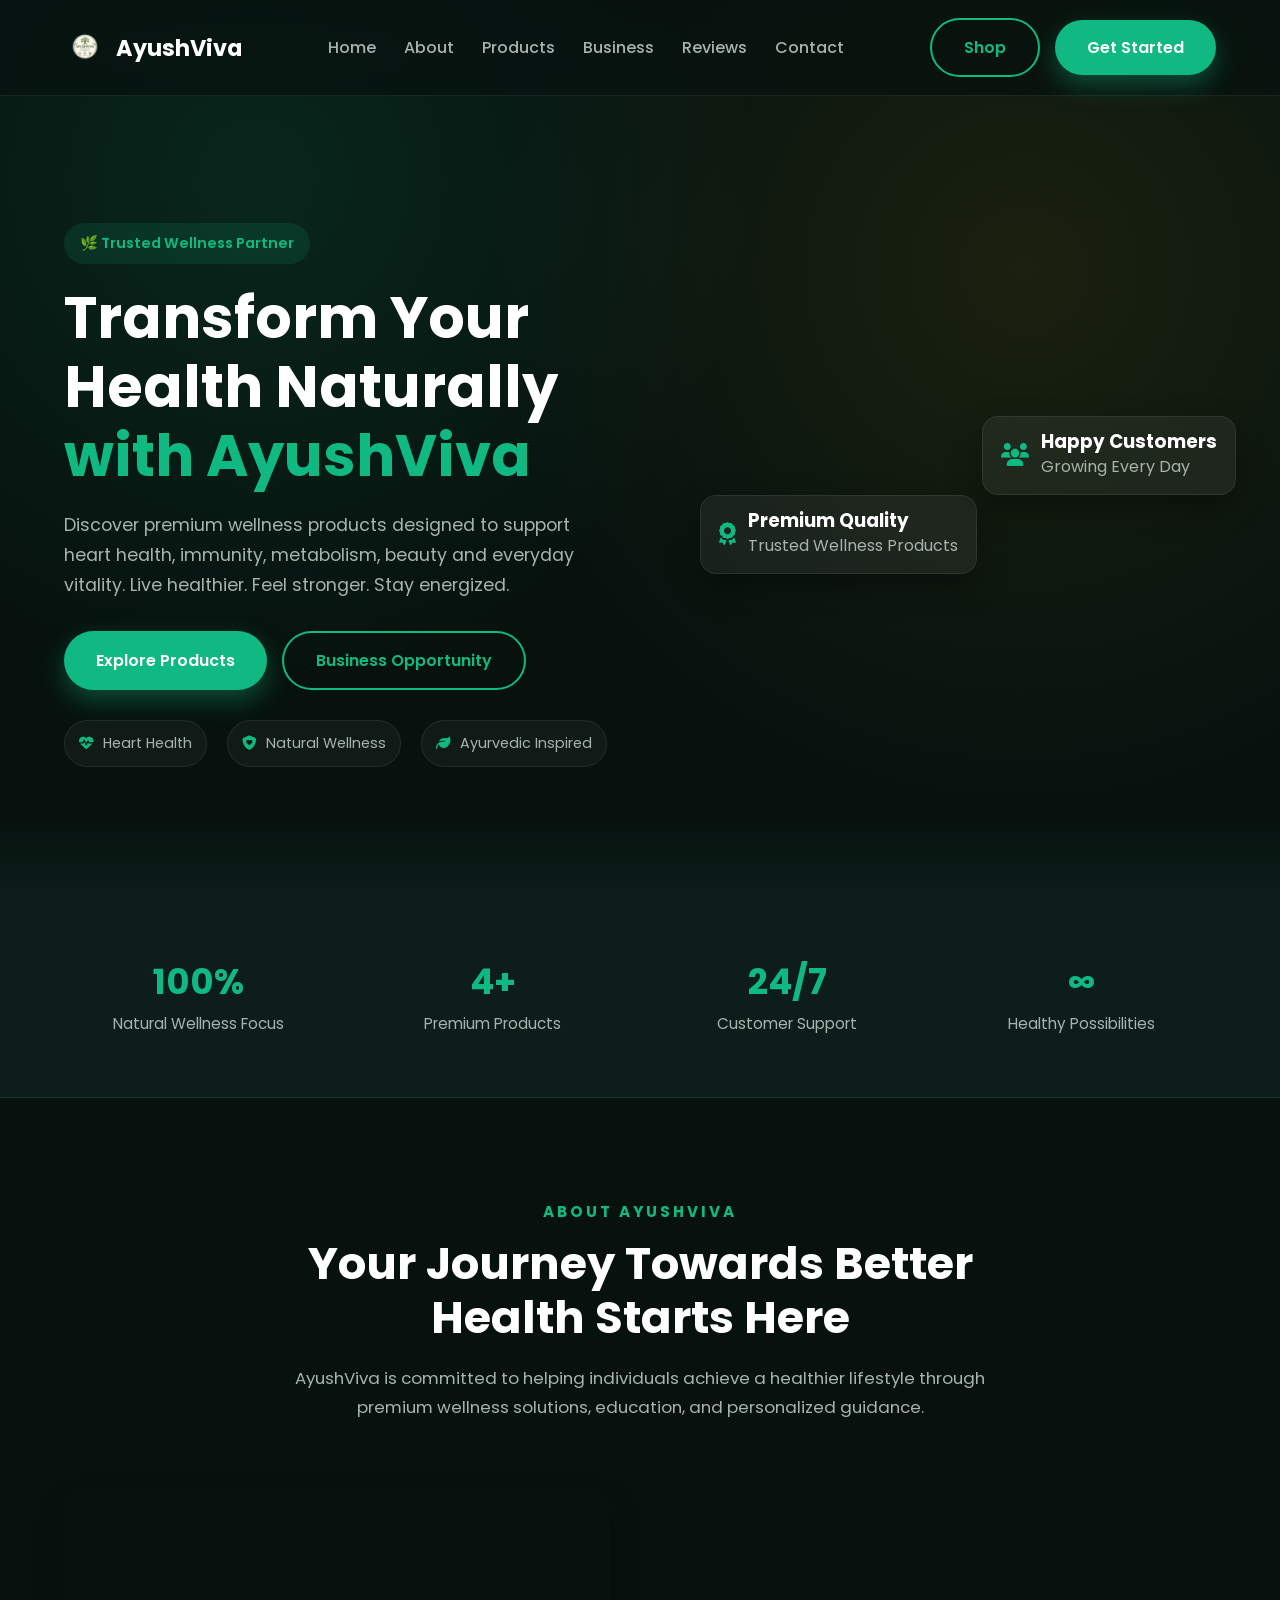
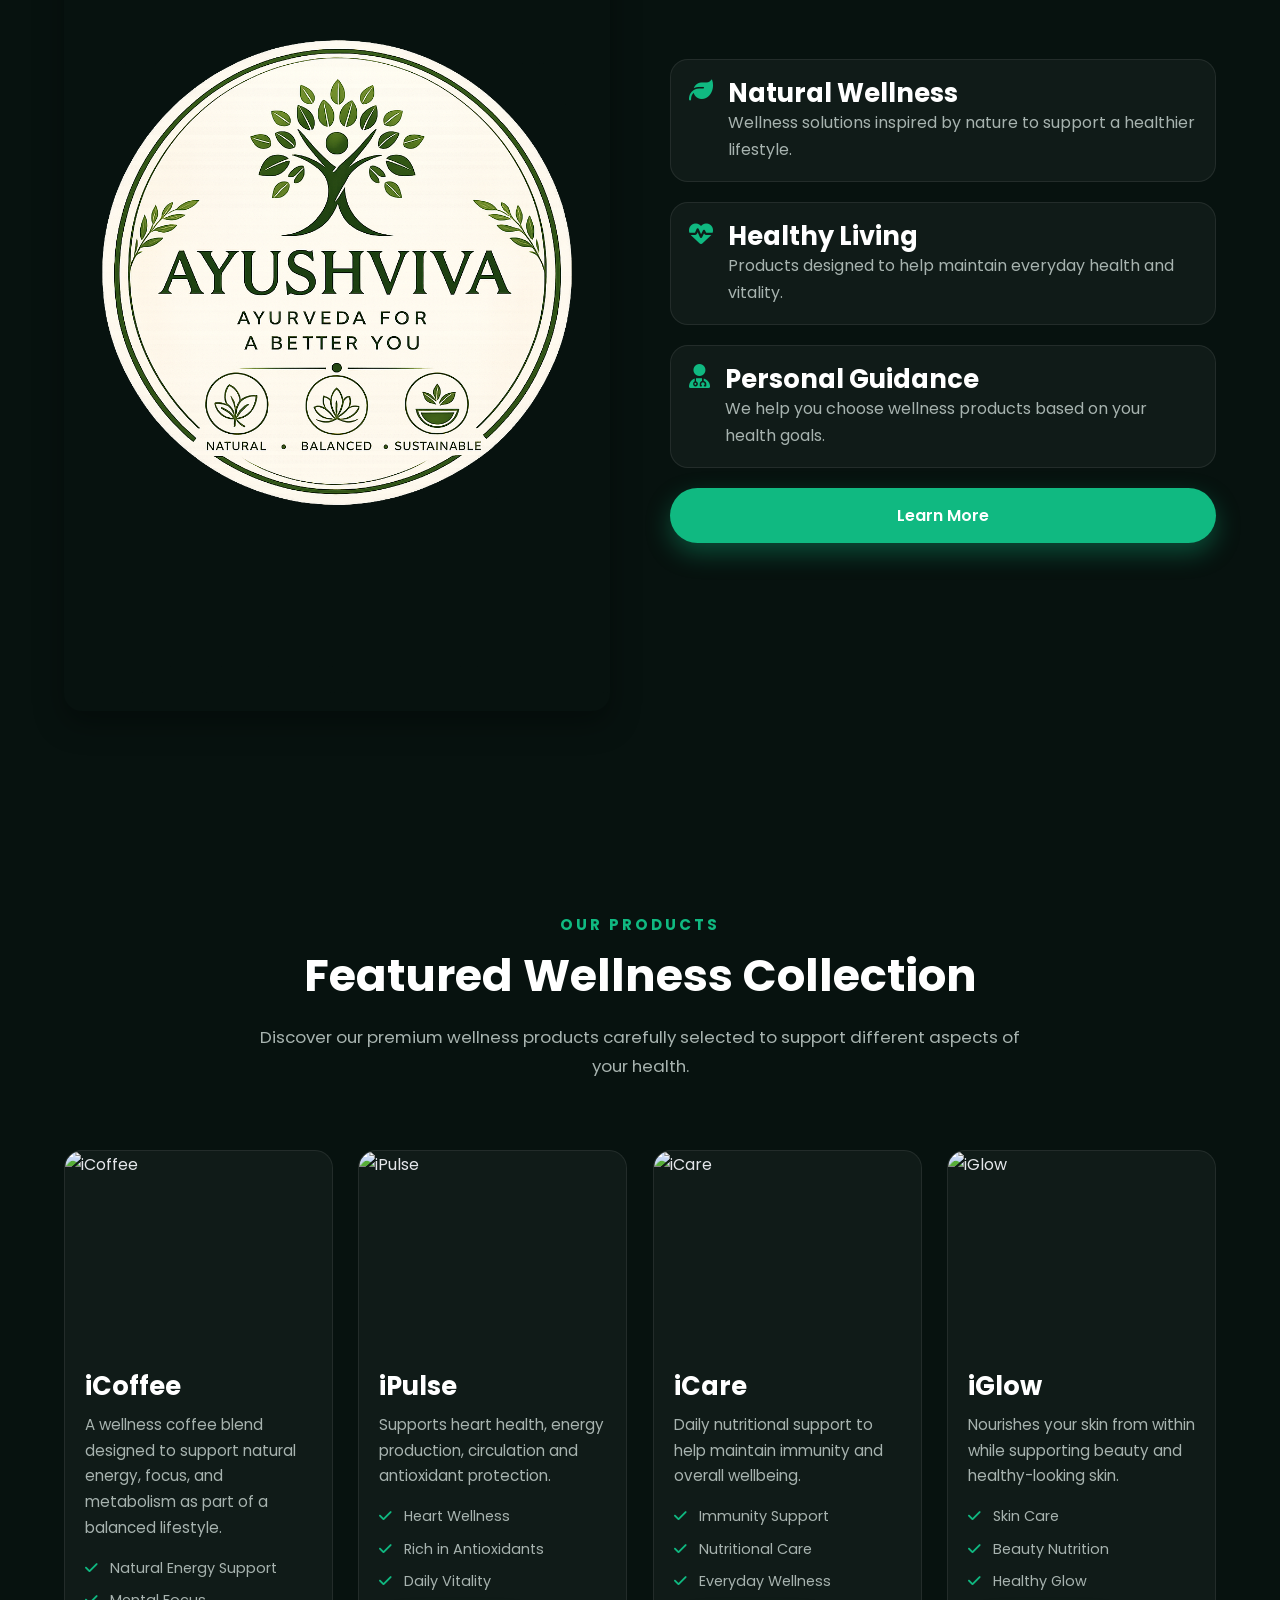
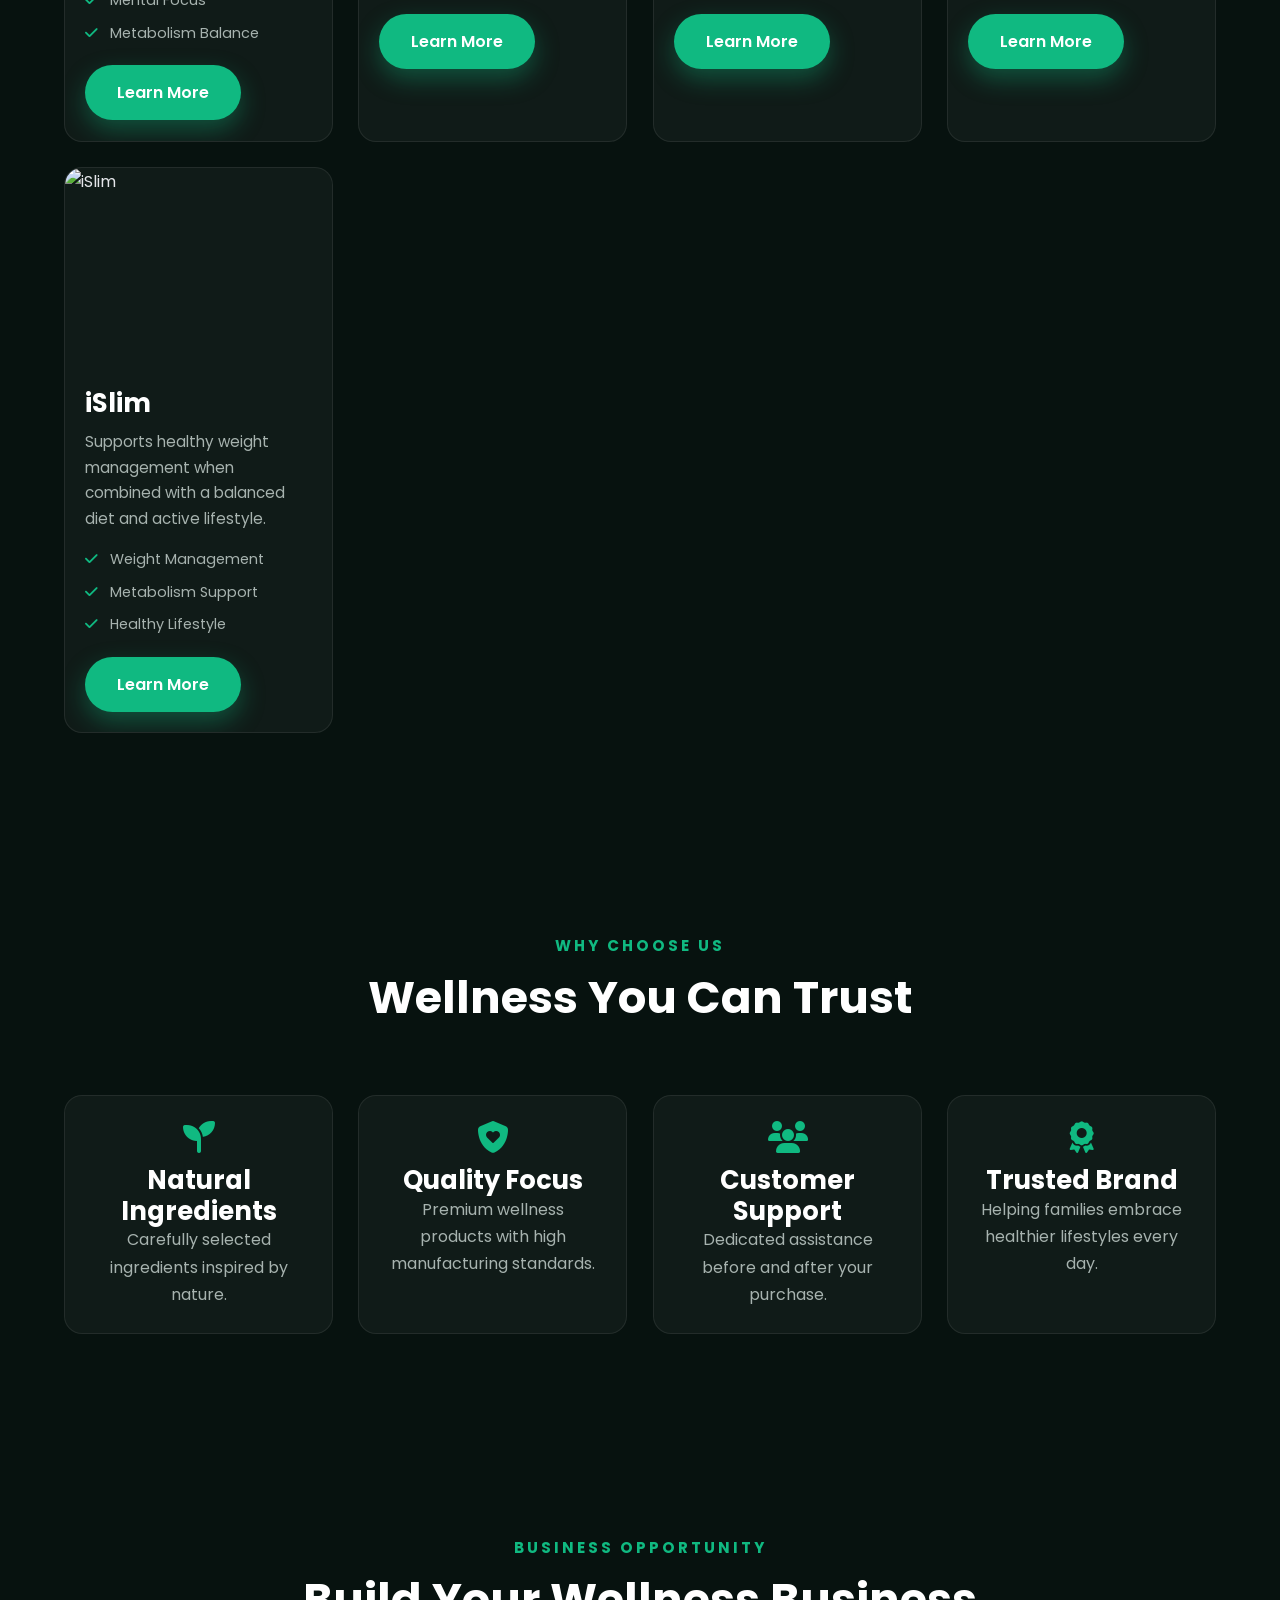
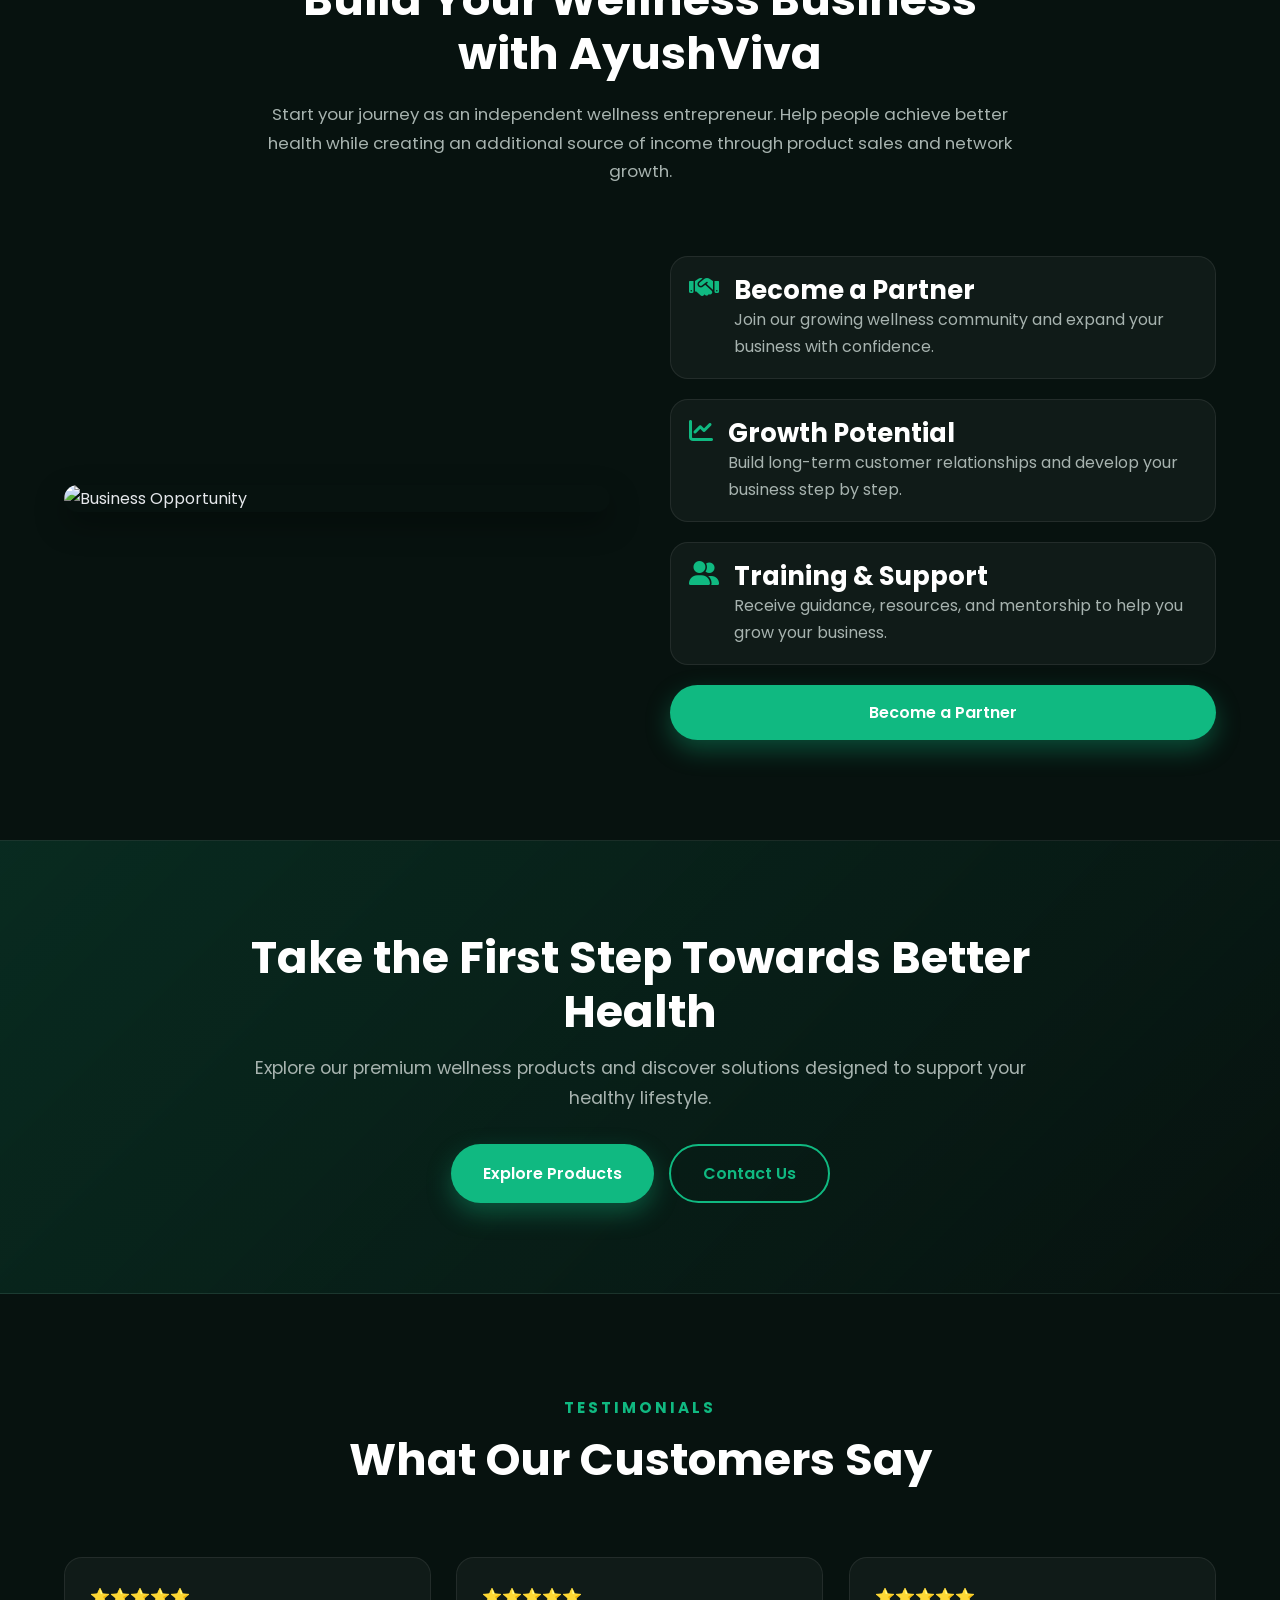
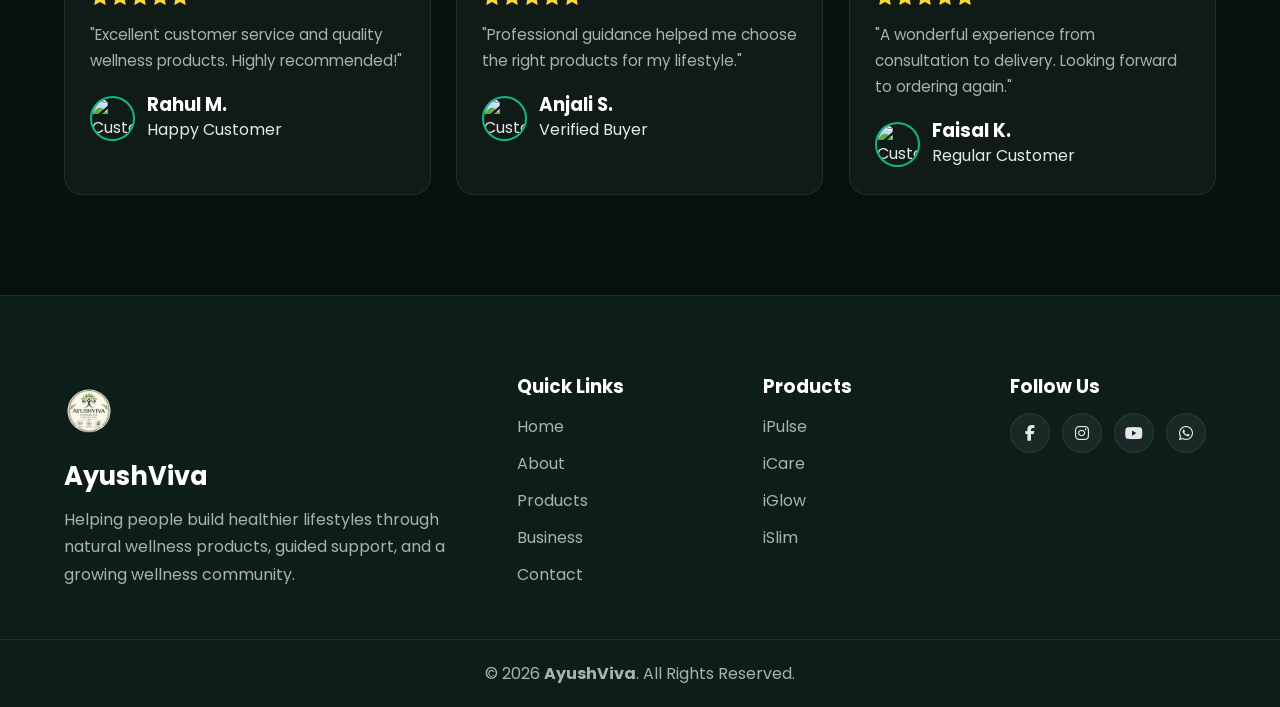
==== commit e56232ad: "Add files via upload" ====
--- a/index.html
+++ b/index.html
@@ -5,13 +5,32 @@
     <meta charset="UTF-8">
     <meta name="viewport" content="width=device-width, initial-scale=1.0">
 
-    <title>AyushViva | Natural Wellness & Healthy Living</title>
+    <title>AyushViva | Premium Ayurvedic Wellness Products | Natural Health Solutions</title>
 
     <meta name="description"
-        content="AyushViva - Your trusted wellness partner. Discover premium natural health products for heart health, immunity, skincare, weight management and overall wellbeing.">
+        content="Discover AyushViva's premium Ayurvedic wellness products including iPulse, iSlim, iCoffee, iGlow and iCare. Support your heart health, immunity, weight management, skin wellness and daily nutrition naturally.">
 
     <meta name="keywords"
-        content="AyushViva, wellness, health, Ayurveda, iPulse, iGlow, iCare, iSlim, nutrition">
+        content="AyushViva, Ayurvedic wellness, natural health, iPulse, iSlim, iCoffee, iGlow, iCare, antioxidant drink, wellness products, IndusViva">
+
+    <meta name="author" content="AyushViva">
+    <meta name="robots" content="index, follow">
+
+    <link rel="canonical" href="https://shalik-mc.github.io/ayushviva/">
+
+    <!-- Open Graph -->
+    <meta property="og:type" content="website">
+    <meta property="og:site_name" content="AyushViva">
+    <meta property="og:title" content="AyushViva | Premium Ayurvedic Wellness Products">
+    <meta property="og:description"
+        content="Premium Ayurvedic wellness products for heart health, immunity, weight management and overall wellbeing.">
+    <meta property="og:url" content="https://shalik-mc.github.io/ayushviva/">
+
+    <!-- Twitter Card -->
+    <meta name="twitter:card" content="summary_large_image">
+    <meta name="twitter:title" content="AyushViva | Premium Ayurvedic Wellness Products">
+    <meta name="twitter:description"
+        content="Discover premium Ayurvedic wellness products from AyushViva.">
 
     <!-- Google Fonts -->
     <link rel="preconnect" href="https://fonts.googleapis.com">
@@ -26,6 +45,18 @@
 
     <!-- CSS -->
     <link rel="stylesheet" href="style.css">
+
+    <!-- Structured Data -->
+    <script type="application/ld+json">
+    {
+      "@context":"https://schema.org",
+      "@type":"Organization",
+      "name":"AyushViva",
+      "url":"https://shalik-mc.github.io/ayushviva/",
+      "logo":"https://shalik-mc.github.io/ayushviva/images/logo.png",
+      "description":"Premium Ayurvedic wellness products for natural health and wellbeing."
+    }
+    </script>
 
 </head>
 
@@ -867,118 +898,7 @@
     </section>
 
 
-    <!--================ FAQ ================-->
-
-    <section class="faq section" id="faq">
-
-        <div class="container">
-
-            <div class="section-title">
-
-                <span>FAQ</span>
-
-                <h2>Frequently Asked Questions</h2>
-
-            </div>
-
-            <div class="faq-container">
-
-                <div class="faq-item">
-
-                    <button class="faq-question">
-
-                        Are AyushViva products suitable for daily use?
-
-                        <i class="fa-solid fa-plus"></i>
-
-                    </button>
-
-                    <div class="faq-answer">
-
-                        <p>
-                            Usage depends on the individual product and its
-                            instructions. Always follow the recommended
-                            directions on the label and consult a healthcare
-                            professional if you have medical concerns.
-                        </p>
-
-                    </div>
-
-                </div>
-
-                <div class="faq-item">
-
-                    <button class="faq-question">
-
-                        How do I place an order?
-
-                        <i class="fa-solid fa-plus"></i>
-
-                    </button>
-
-                    <div class="faq-answer">
-
-                        <p>
-                            Contact us through WhatsApp, phone, or the contact
-                            form, and we'll guide you through the ordering
-                            process.
-                        </p>
-
-                    </div>
-
-                </div>
-
-                <div class="faq-item">
-
-                    <button class="faq-question">
-
-                        Can I become a business partner?
-
-                        <i class="fa-solid fa-plus"></i>
-
-                    </button>
-
-                    <div class="faq-answer">
-
-                        <p>
-                            Yes. We welcome individuals who are interested in
-                            building a wellness business. Reach out to us for
-                            more information about partnership opportunities.
-                        </p>
-
-                    </div>
-
-                </div>
-
-                <div class="faq-item">
-
-                    <button class="faq-question">
-
-                        Do you provide customer support?
-
-                        <i class="fa-solid fa-plus"></i>
-
-                    </button>
-
-                    <div class="faq-answer">
-
-                        <p>
-                            Absolutely. We're here to answer your questions,
-                            help you choose suitable products, and provide
-                            ongoing support.
-                        </p>
-
-                    </div>
-
-                </div>
-
-            </div>
-
-        </div>
-
-    </section>
-
-
+    
 
 
     <!-- CONTACT & FOOTER START IN PART 4 -->
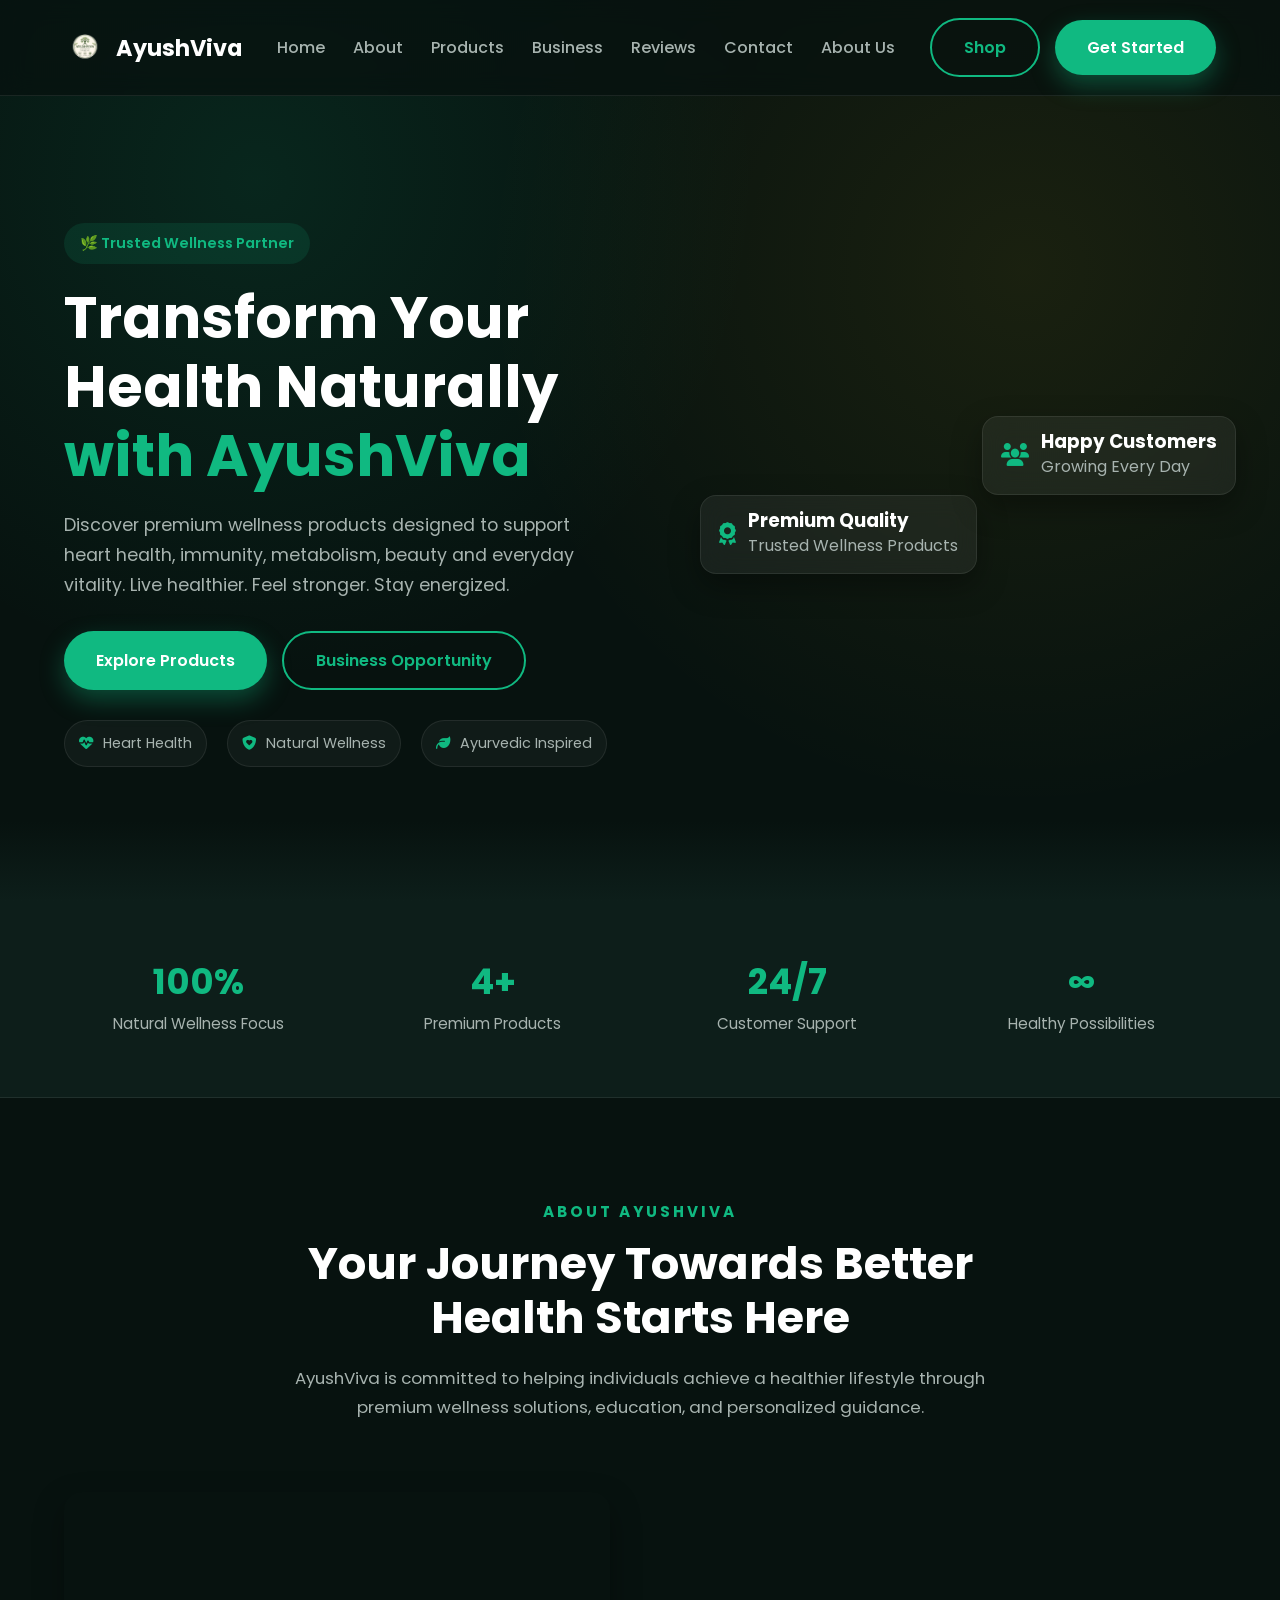
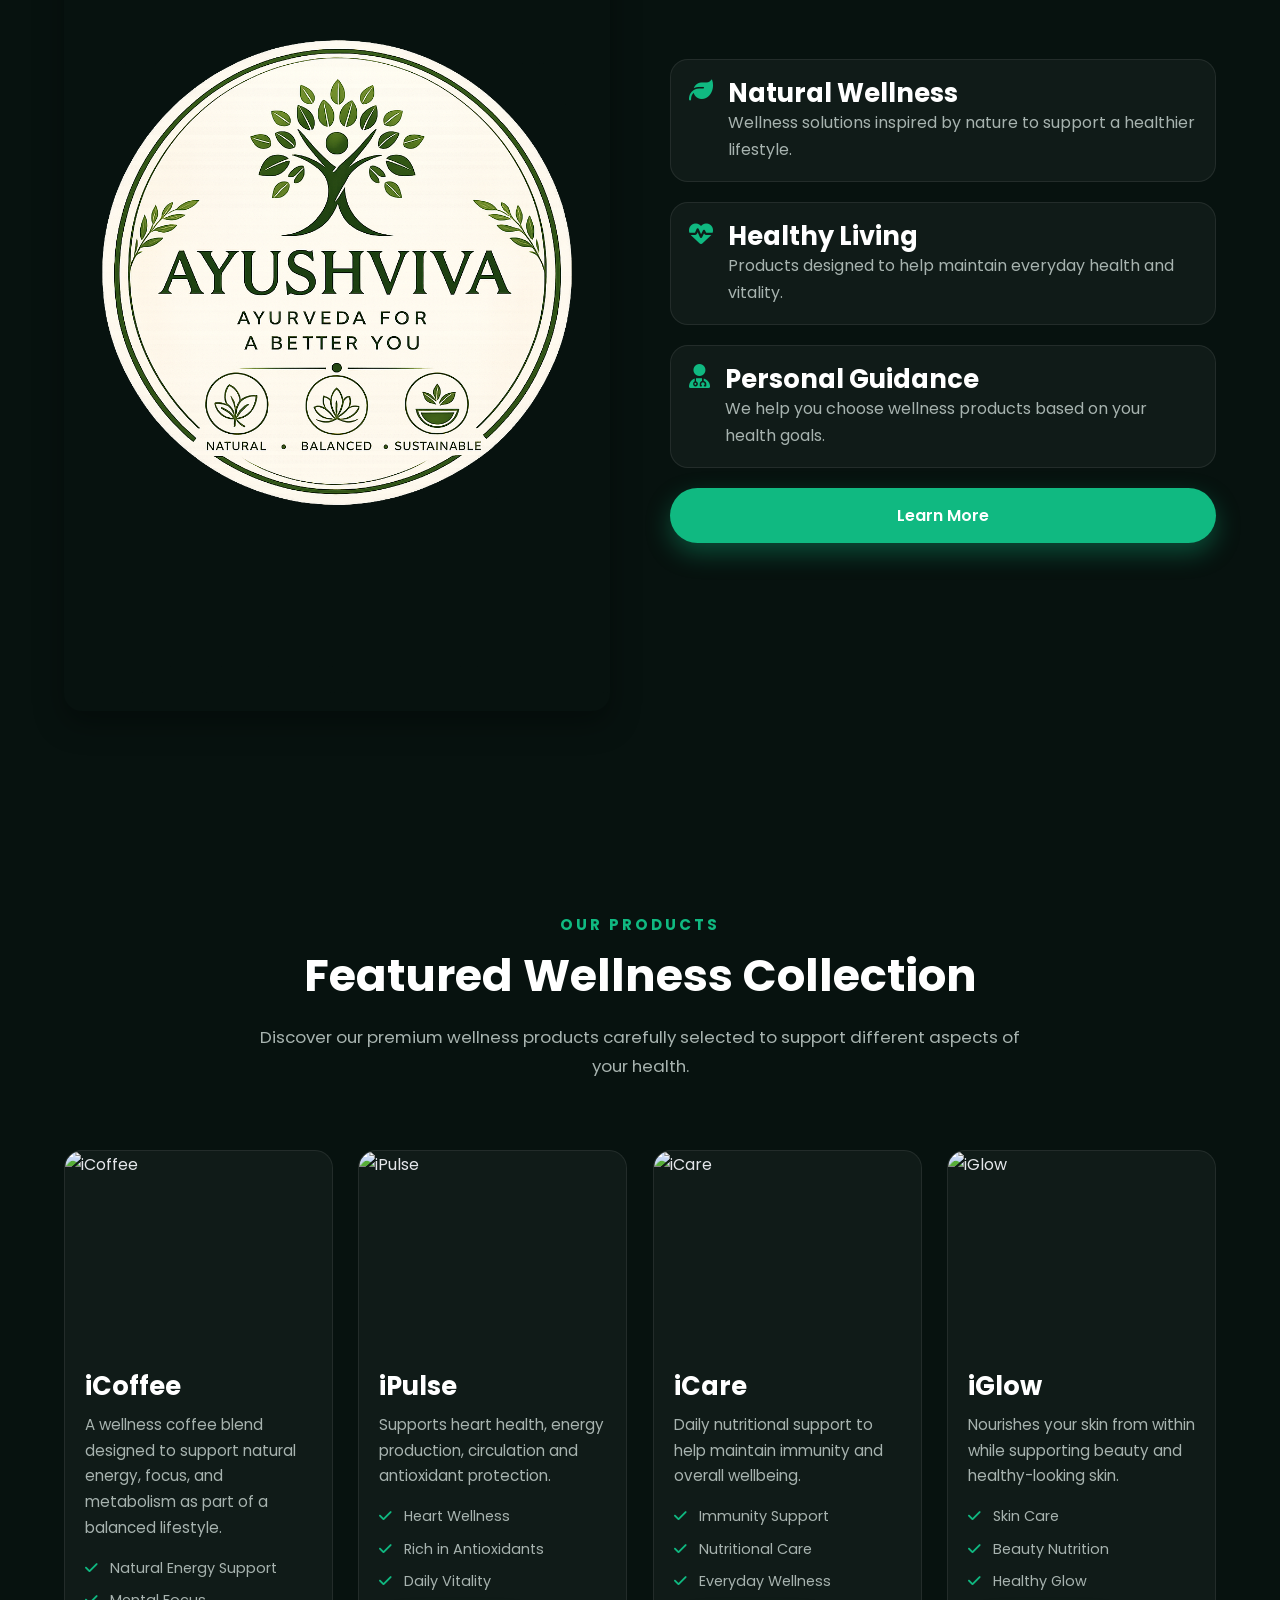
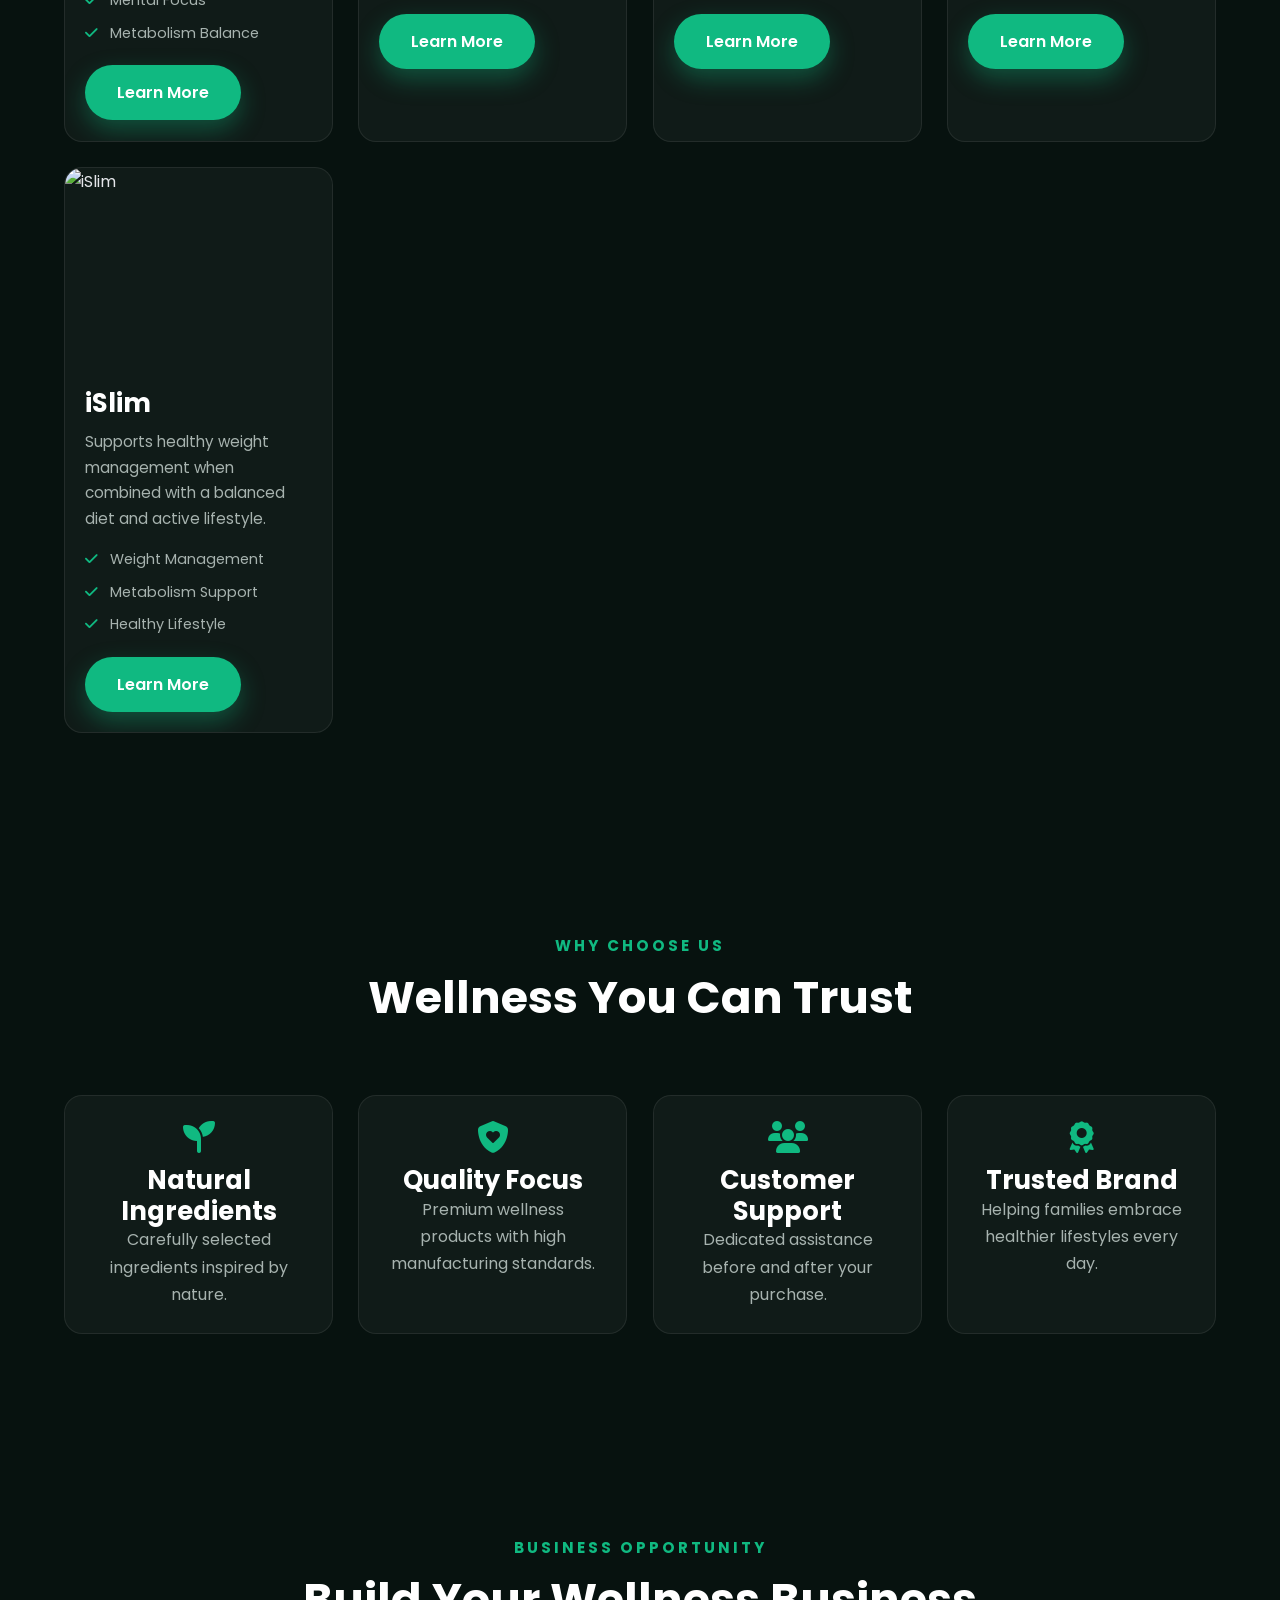
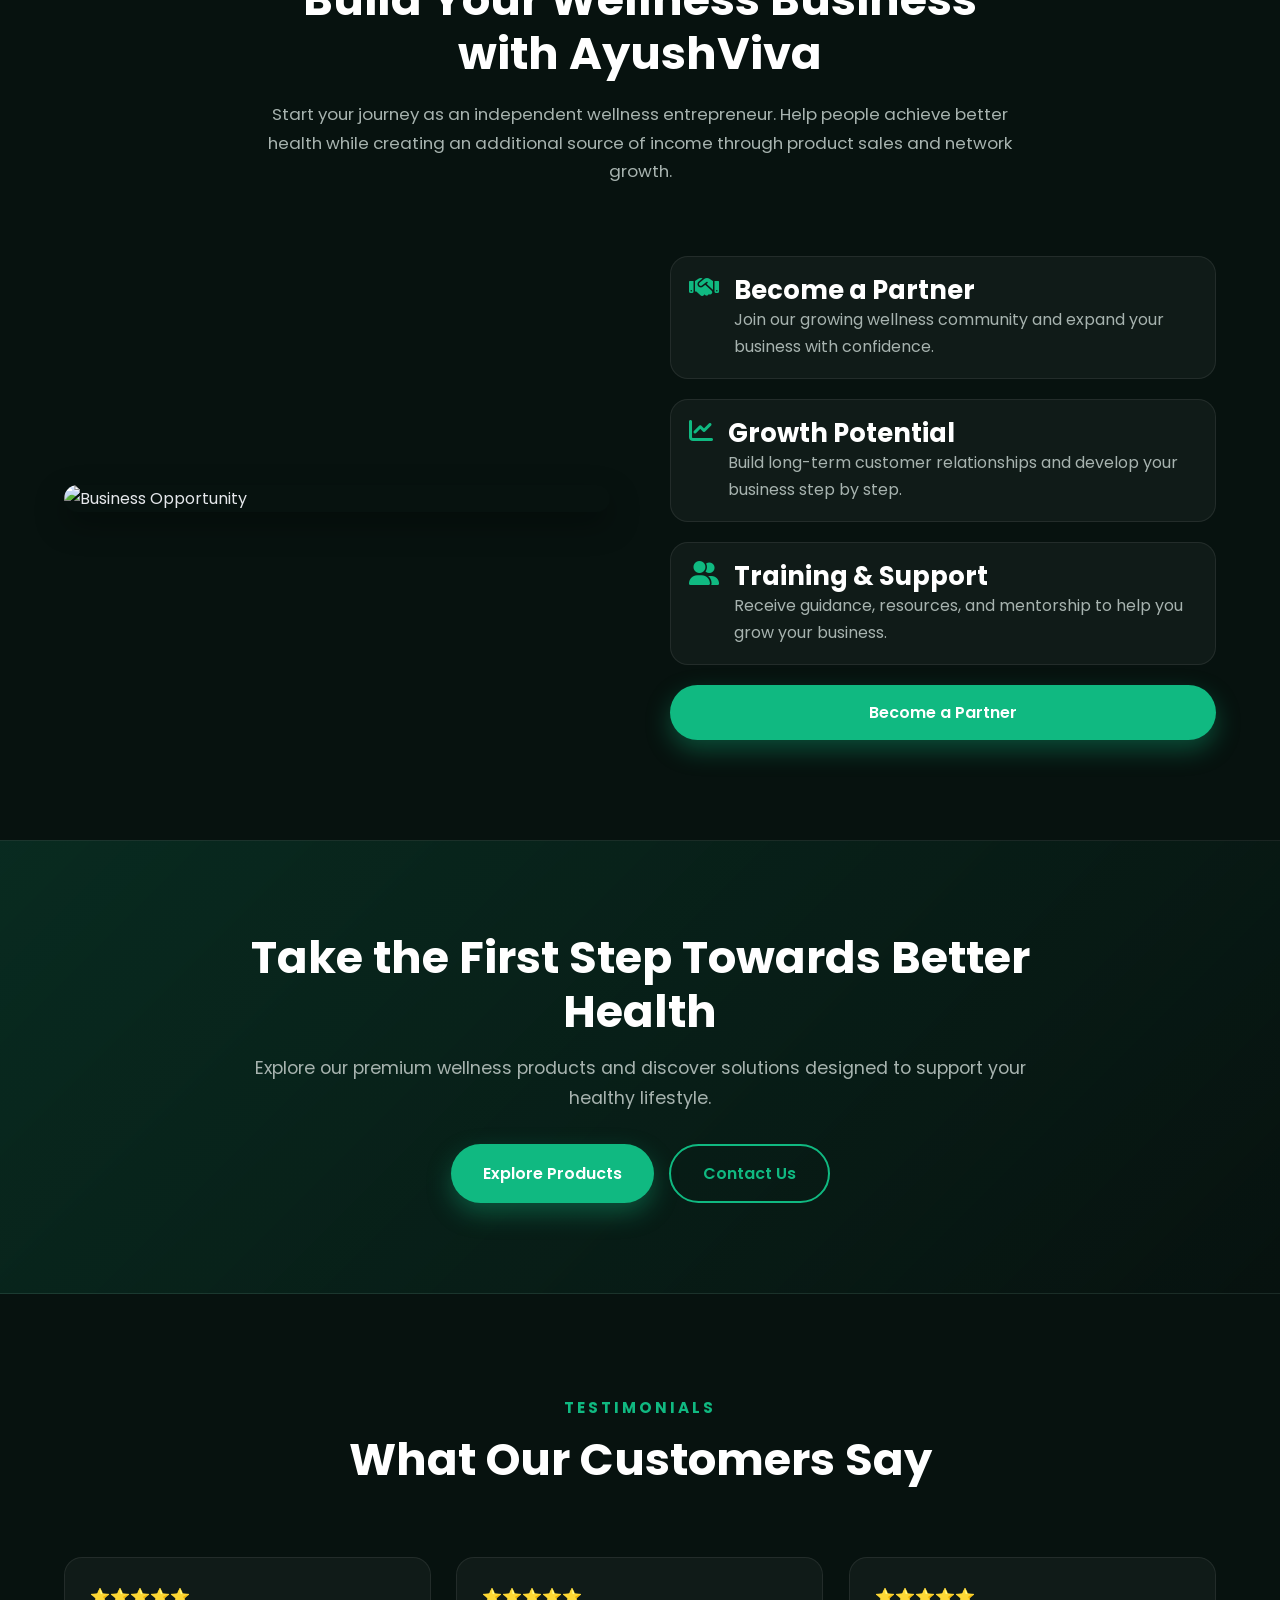
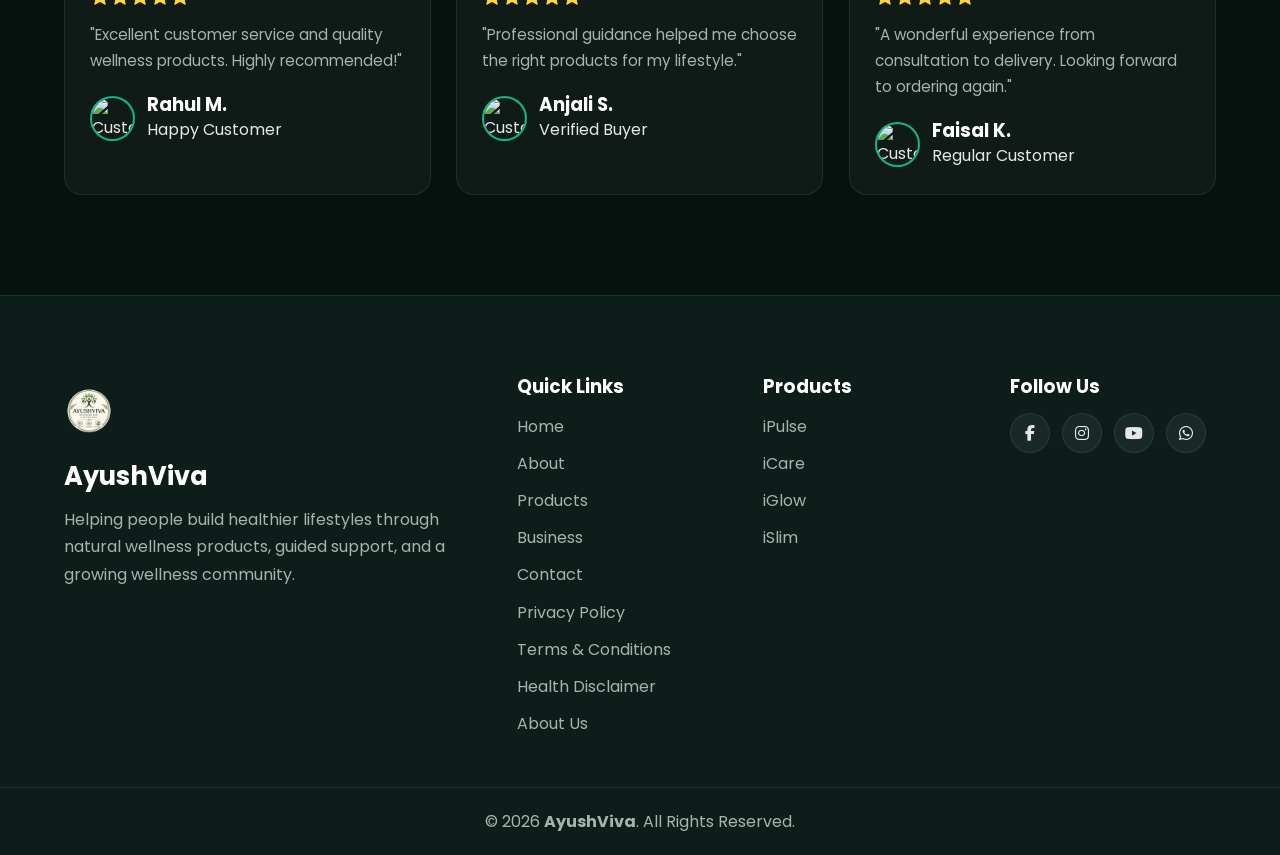
==== commit bee00278: "Add files via upload" ====
--- a/index.html
+++ b/index.html
@@ -91,6 +91,7 @@
                     <li><a href="#testimonials">Reviews</a></li>
 
                     <li><a href="#contact">Contact</a></li>
+                    <li><a href="about.html">About Us</a></li>
 
                 </ul>
 
@@ -933,6 +934,10 @@
                 <li><a href="#products">Products</a></li>
                 <li><a href="#business">Business</a></li>
                 <li><a href="#contact">Contact</a></li>
+                <li><a href="privacy.html">Privacy Policy</a></li>
+                <li><a href="terms.html">Terms & Conditions</a></li>
+                <li><a href="disclaimer.html">Health Disclaimer</a></li>
+                <li><a href="about.html">About Us</a></li>
             </ul>
 
         </div>
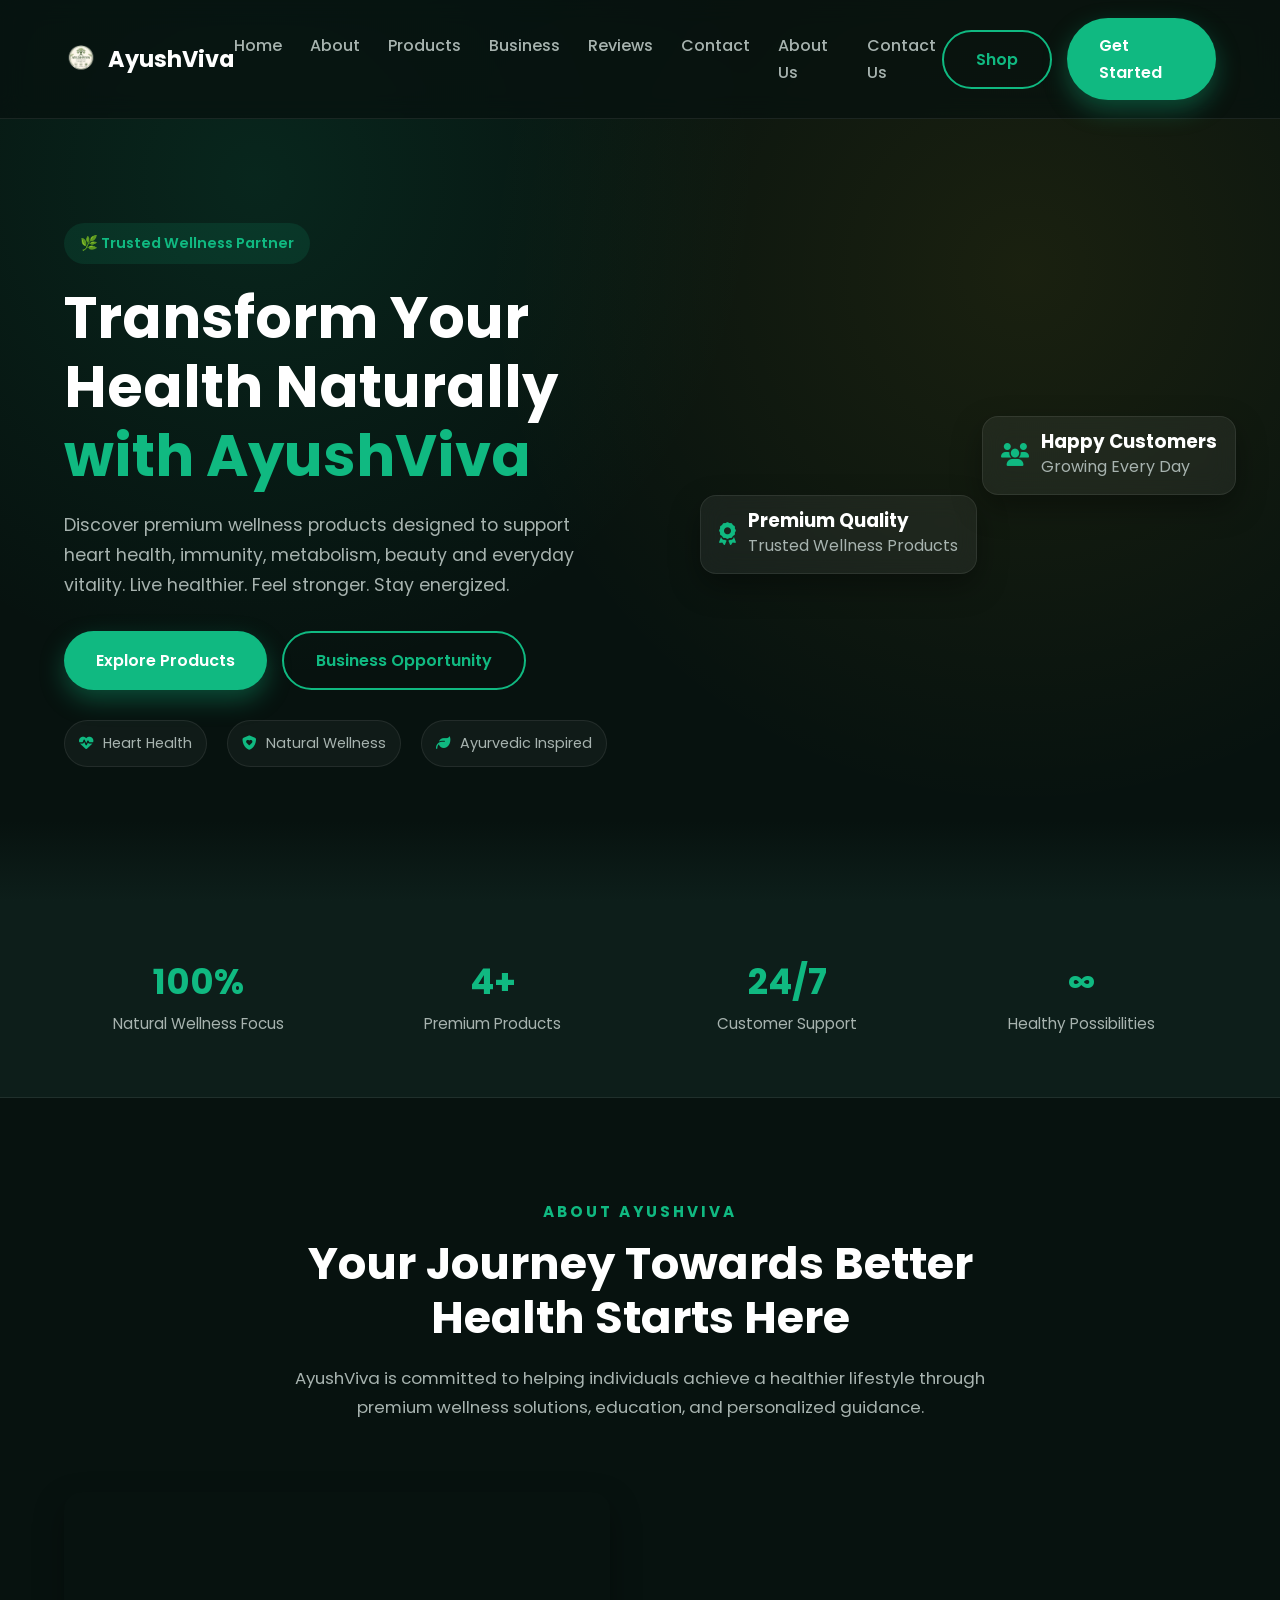
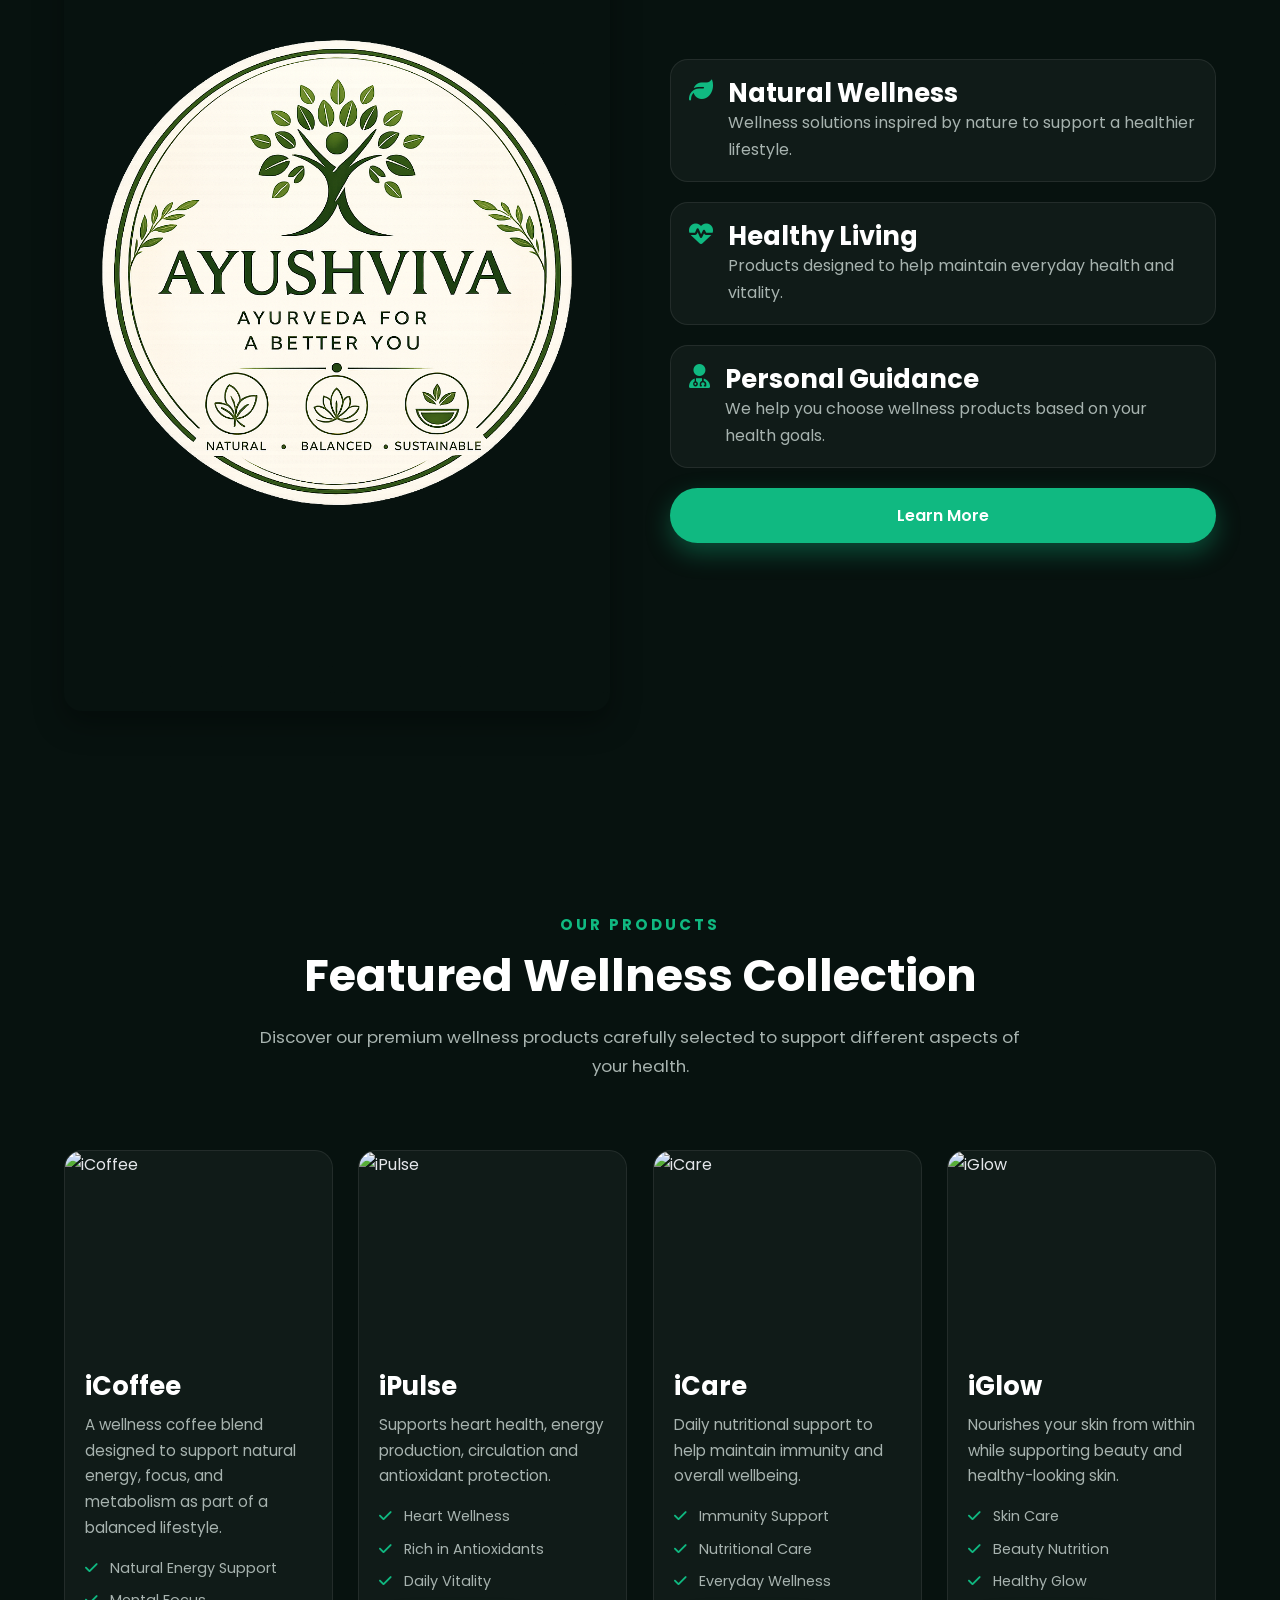
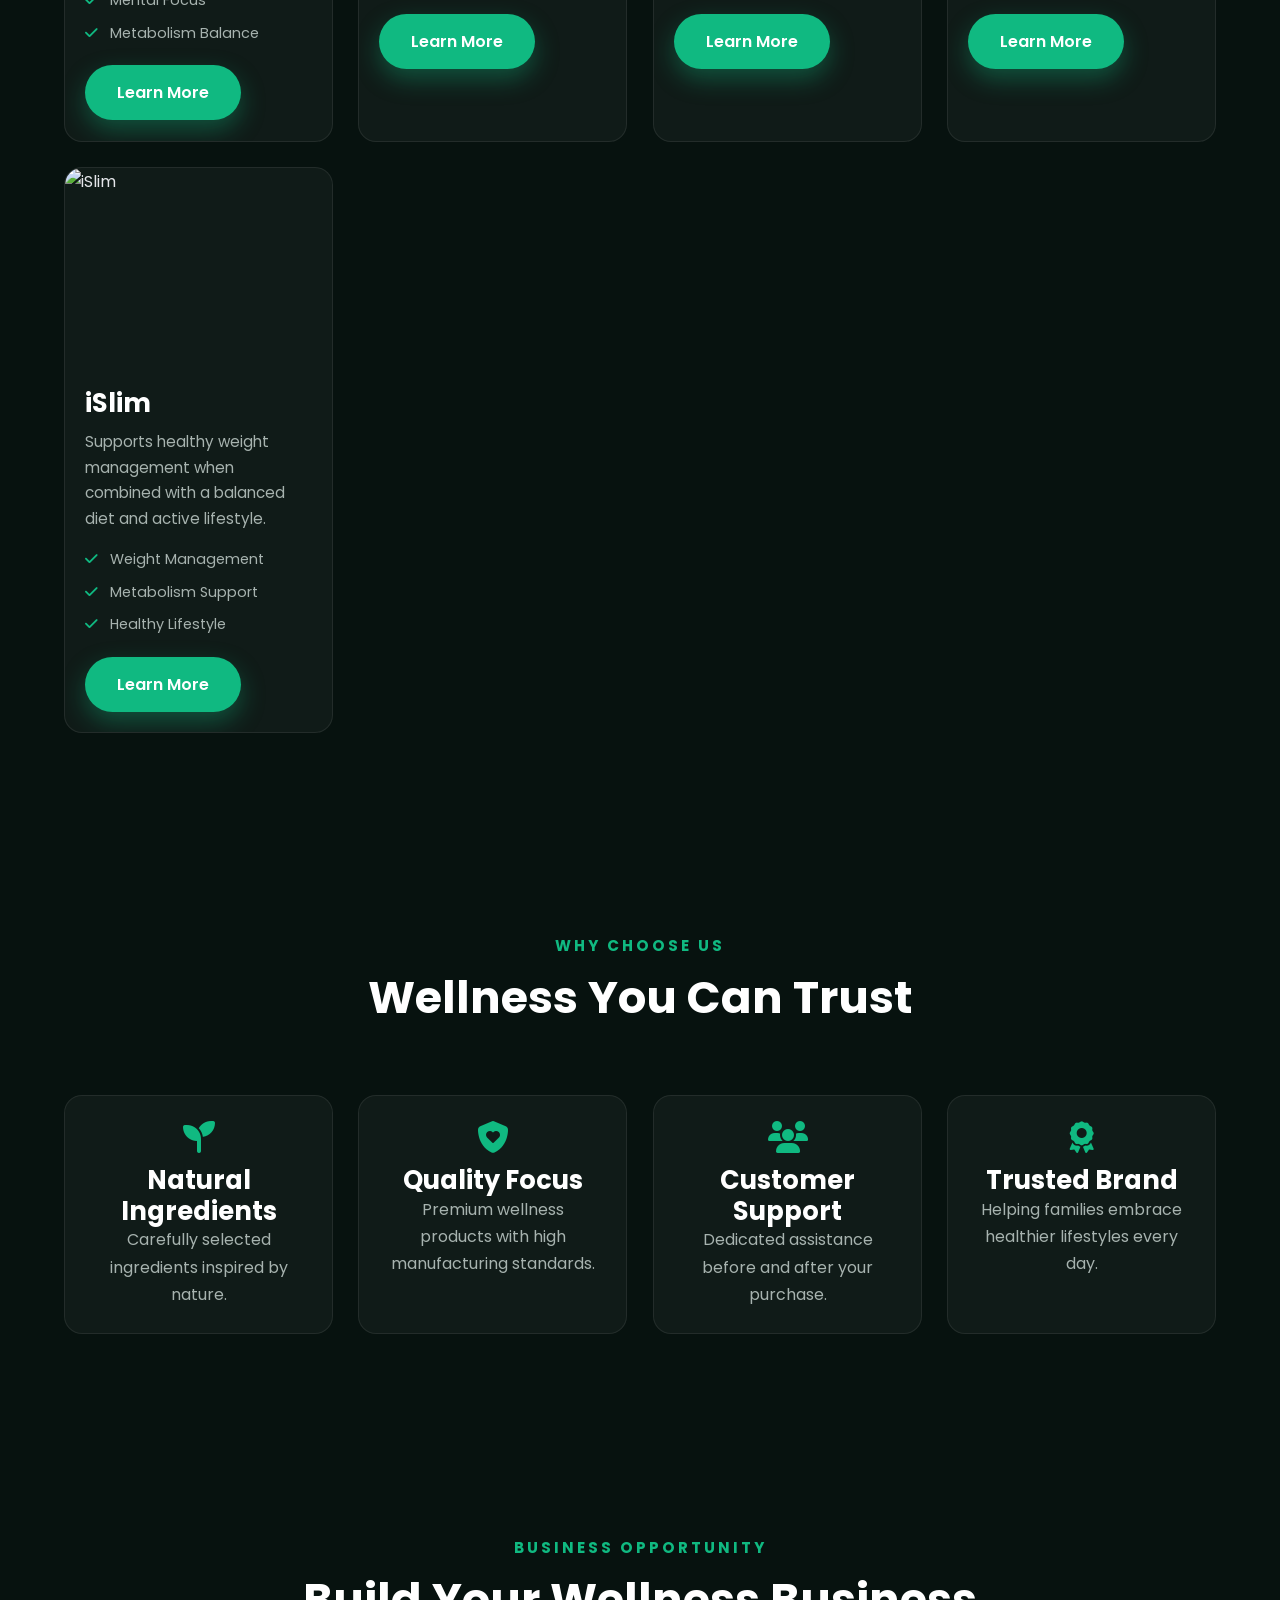
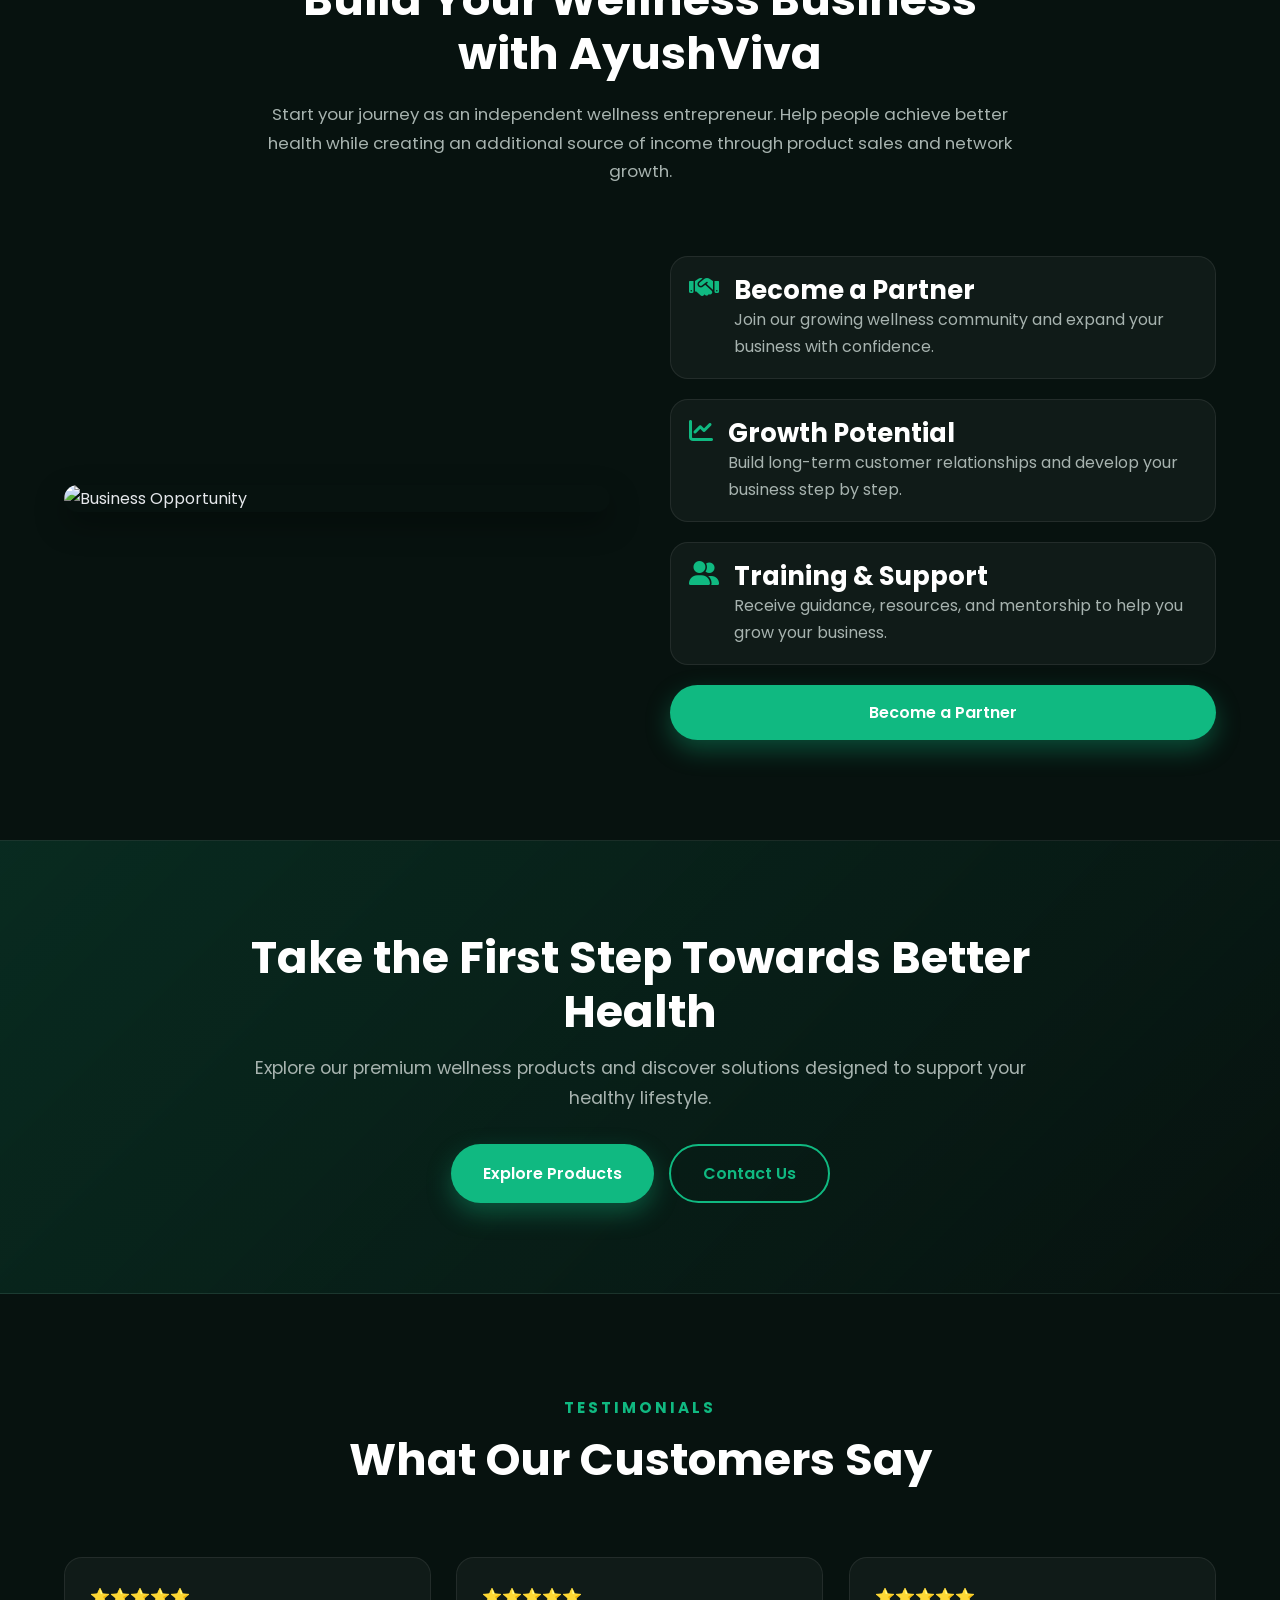
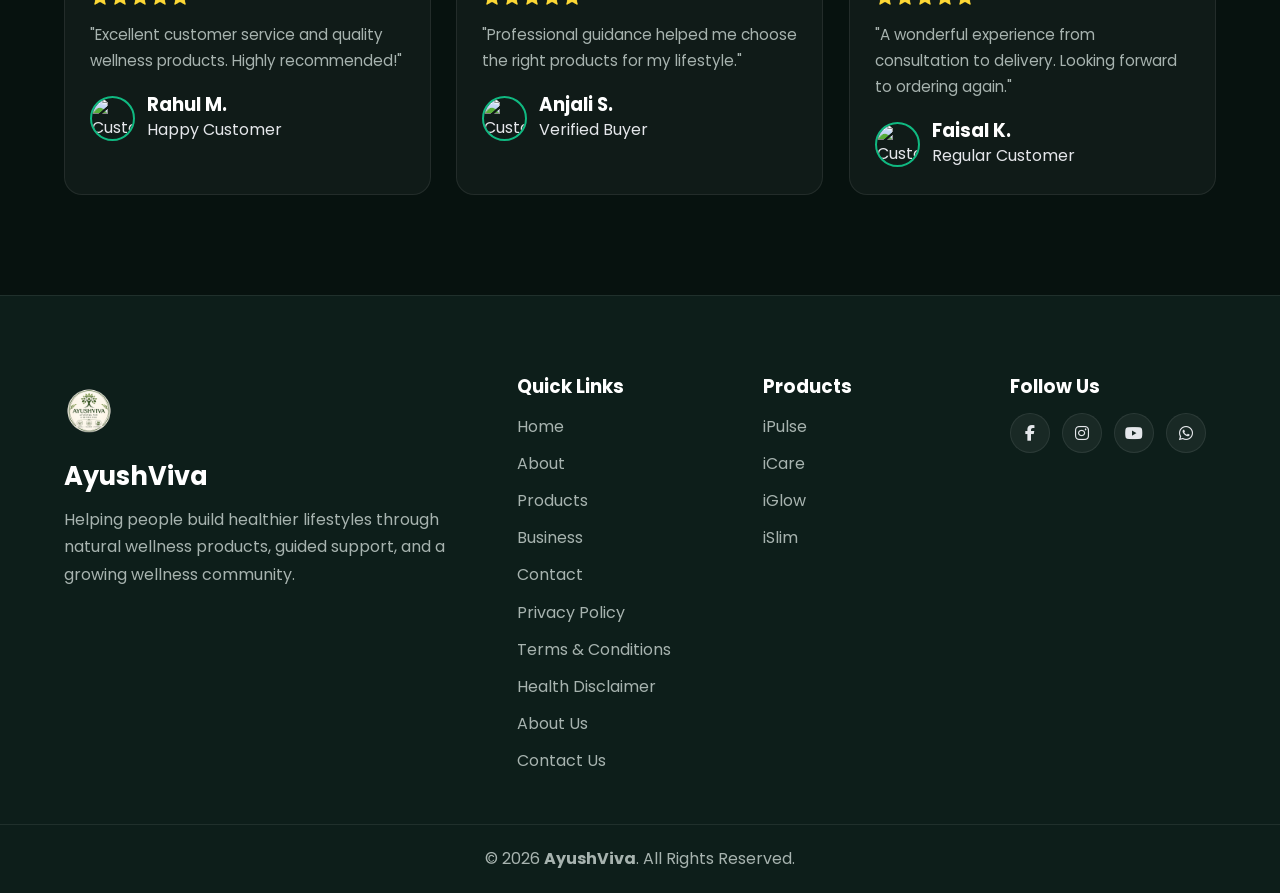
==== commit 0a5c7dde: "Add files via upload" ====
--- a/index.html
+++ b/index.html
@@ -92,6 +92,7 @@
 
                     <li><a href="#contact">Contact</a></li>
                     <li><a href="about.html">About Us</a></li>
+                    <li><a href="contact.html">Contact Us</a></li>
 
                 </ul>
 
@@ -938,6 +939,7 @@
                 <li><a href="terms.html">Terms & Conditions</a></li>
                 <li><a href="disclaimer.html">Health Disclaimer</a></li>
                 <li><a href="about.html">About Us</a></li>
+                <li><a href="contact.html">Contact Us</a></li>
             </ul>
 
         </div>
